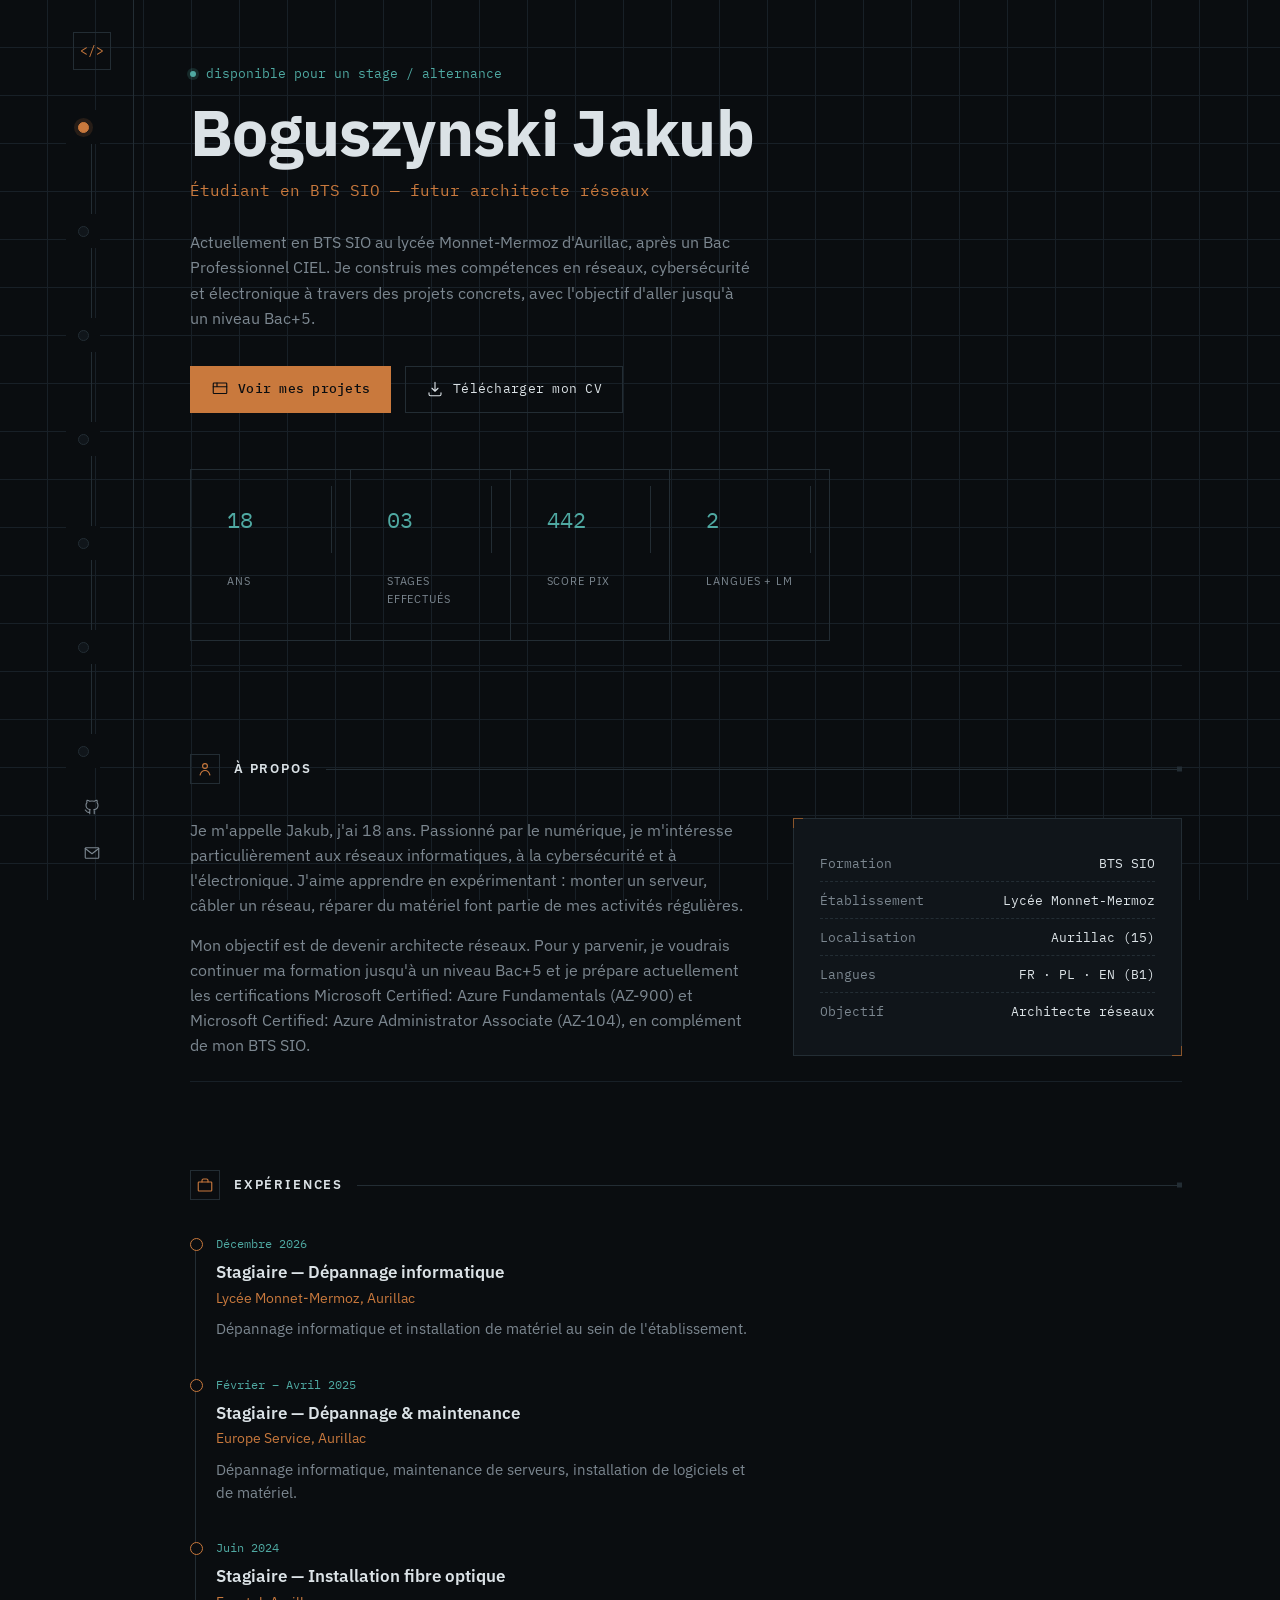
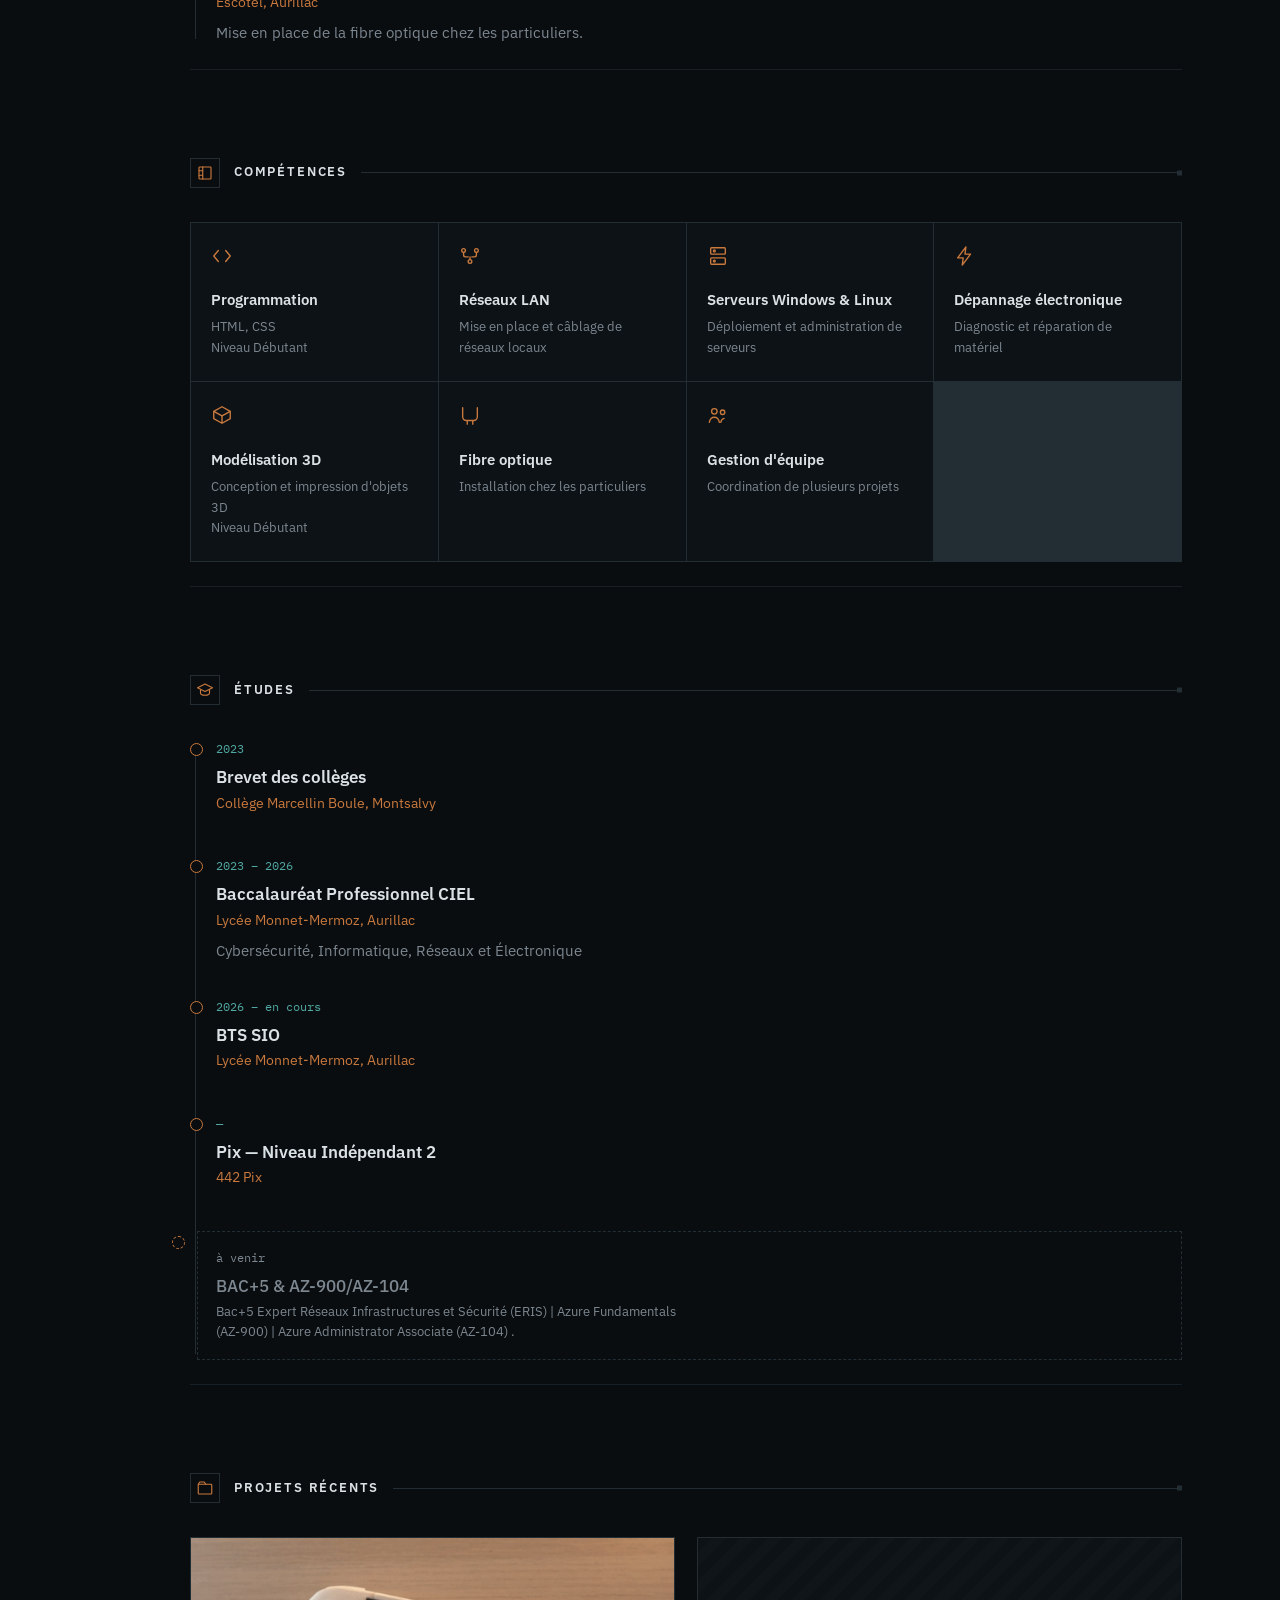
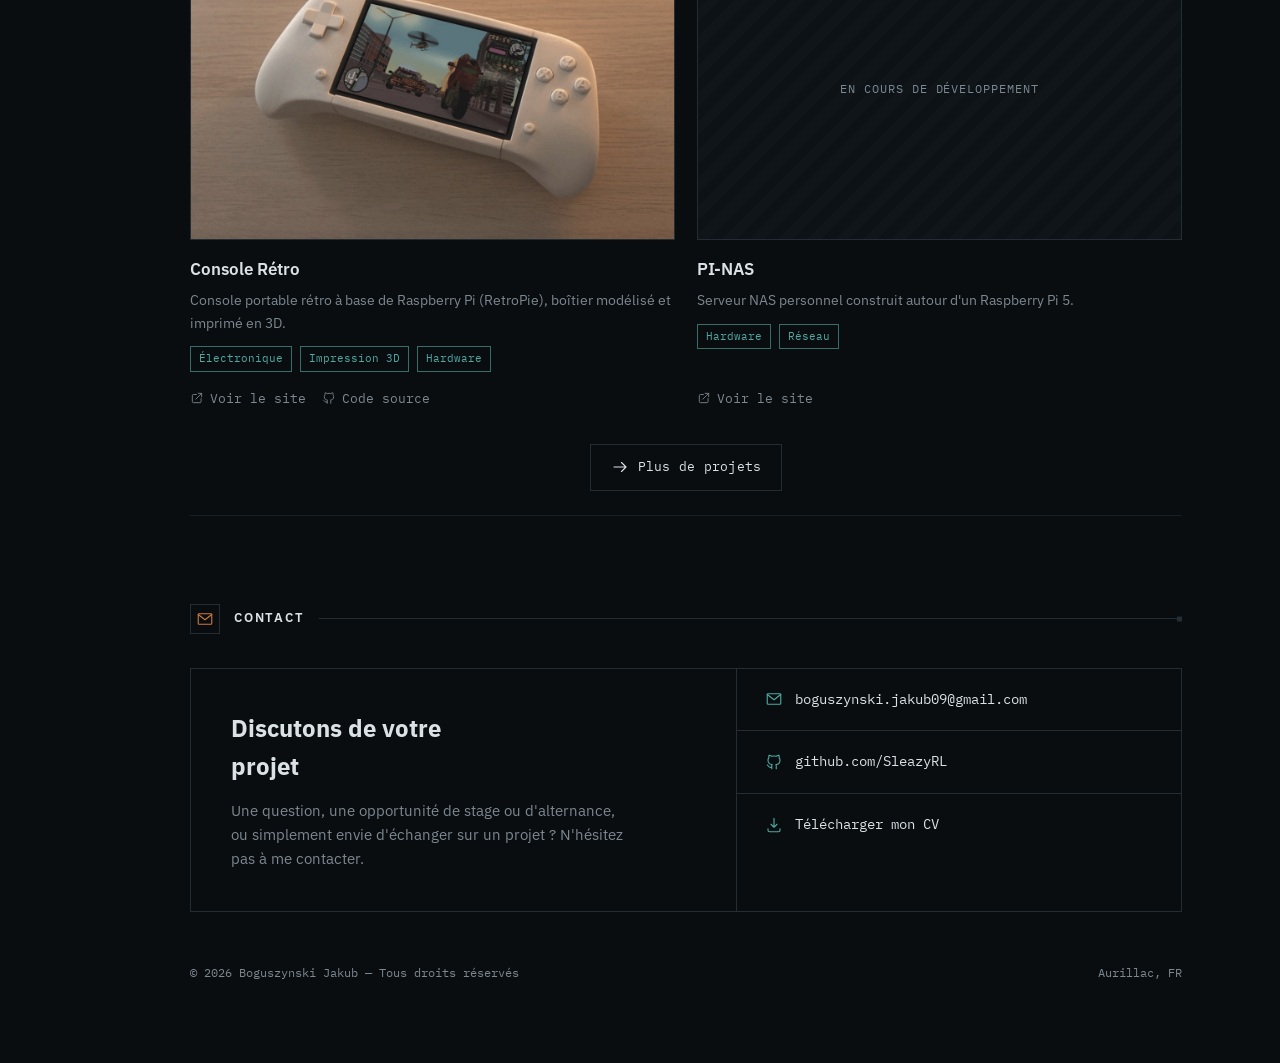
==== index.html @ c868f912 "Update career objective paragraph in index.html" ====
<!DOCTYPE html>
<html lang="fr">

<head>
    <meta charset="UTF-8">
    <meta name="viewport" content="width=device-width, initial-scale=1.0">
    <meta name="description"
        content="Portfolio de Boguszynski Jakub, étudiant en BTS SIO — réseaux, cybersécurité, électronique.">
    <title>Boguszynski Jakub — Portfolio</title>
    <link rel="preconnect" href="https://fonts.googleapis.com">
    <link
        href="https://fonts.googleapis.com/css2?family=IBM+Plex+Mono:wght@400;500;600&family=IBM+Plex+Sans:wght@400;500;600;700&display=swap"
        rel="stylesheet">
    <style>
        :root {
            --bg: #0a0d10;
            --panel: #10151a;
            --panel-2: #0d1216;
            --line: #232d34;
            --line-soft: #182027;
            --text: #dbe2e6;
            --text-muted: #7c8790;
            --copper: #c9793d;
            --copper-dim: #8a552b;
            --teal: #4fa9a2;
            --teal-dim: #356e69;
            --radius: 2px;
            --sans: 'IBM Plex Sans', -apple-system, sans-serif;
            --mono: 'IBM Plex Mono', 'SFMono-Regular', monospace;
        }

        * {
            margin: 0;
            padding: 0;
            box-sizing: border-box;
        }

        html {
            scroll-behavior: smooth;
        }

        body {
            background: var(--bg);
            color: var(--text);
            font-family: var(--sans);
            line-height: 1.6;
            -webkit-font-smoothing: antialiased;
            background-image:
                linear-gradient(var(--line-soft) 1px, transparent 1px),
                linear-gradient(90deg, var(--line-soft) 1px, transparent 1px);
            background-size: 48px 48px;
            background-position: -1px -1px;
            background-attachment: fixed;
        }

        a {
            color: inherit;
            text-decoration: none;
        }

        ::selection {
            background: var(--copper);
            color: #0a0d10;
        }

        :focus-visible {
            outline: 1.5px solid var(--teal);
            outline-offset: 3px;
        }

        .icon {
            width: 18px;
            height: 18px;
            stroke: currentColor;
            stroke-width: 1.5;
            fill: none;
            stroke-linecap: round;
            stroke-linejoin: round;
            flex-shrink: 0;
        }

        /* ---------- layout shell ---------- */
        .shell {
            display: grid;
            grid-template-columns: 84px 1fr;
            max-width: 1180px;
            margin: 0 auto;
            min-height: 100vh;
        }

        /* ---------- sidebar nav ---------- */
        .sidenav {
            position: sticky;
            top: 0;
            height: 100vh;
            display: flex;
            flex-direction: column;
            align-items: center;
            padding: 32px 0;
            border-right: 1px solid var(--line);
        }

        .sidenav .logo {
            width: 38px;
            height: 38px;
            display: flex;
            align-items: center;
            justify-content: center;
            border: 1px solid var(--line);
            color: var(--copper);
            font-family: var(--mono);
            font-size: 13px;
            margin-bottom: 40px;
            transition: border-color .2s;
        }

        .sidenav .logo:hover {
            border-color: var(--copper);
        }

        .trace {
            position: relative;
            flex: 1;
            width: 1px;
            background: var(--line);
            display: flex;
            flex-direction: column;
            justify-content: space-between;
            align-items: center;
        }

        .trace .signal {
            position: absolute;
            top: 0;
            left: 0;
            width: 1px;
            height: 26px;
            background: linear-gradient(var(--teal), transparent);
            animation: pulse-down 2.6s ease-in-out 1;
        }

        @keyframes pulse-down {
            0% {
                transform: translateY(0);
                opacity: 0;
            }

            10% {
                opacity: 1;
            }

            100% {
                transform: translateY(560px);
                opacity: 0;
            }
        }

        .navnode {
            position: relative;
            width: 34px;
            height: 34px;
            margin-left: -17px;
            display: flex;
            align-items: center;
            justify-content: center;
            background: var(--bg);
        }

        .navnode a {
            width: 11px;
            height: 11px;
            border-radius: 50%;
            border: 1.5px solid var(--line);
            background: var(--panel);
            display: block;
            transition: border-color .2s, background .2s, box-shadow .2s;
        }

        .navnode a:hover {
            border-color: var(--teal);
        }

        .navnode.active a {
            border-color: var(--copper);
            background: var(--copper);
            box-shadow: 0 0 0 4px rgba(201, 121, 61, .15);
        }

        .navnode .tip {
            position: absolute;
            left: 26px;
            top: 50%;
            transform: translateY(-50%);
            font-family: var(--mono);
            font-size: 11px;
            letter-spacing: .03em;
            color: var(--text-muted);
            white-space: nowrap;
            opacity: 0;
            pointer-events: none;
            transition: opacity .15s, transform .15s;
        }

        .navnode:hover .tip {
            opacity: 1;
            transform: translateY(-50%) translateX(4px);
        }

        .sidenav .foot-icons {
            display: flex;
            flex-direction: column;
            gap: 16px;
            margin-top: 24px;
            color: var(--text-muted);
        }

        .sidenav .foot-icons a {
            width: 30px;
            height: 30px;
            display: flex;
            align-items: center;
            justify-content: center;
            border: 1px solid transparent;
            transition: color .2s, border-color .2s;
        }

        .sidenav .foot-icons a:hover {
            color: var(--teal);
            border-color: var(--line);
        }

        /* ---------- mobile topbar ---------- */
        .topbar {
            display: none;
        }

        /* ---------- main content ---------- */
        main {
            padding: 0 48px 40px 56px;
        }

        section {
            padding: 88px 0 24px;
            border-bottom: 1px solid var(--line-soft);
        }

        section:last-of-type {
            border-bottom: none;
        }

        .sec-head {
            display: flex;
            align-items: center;
            gap: 14px;
            margin-bottom: 34px;
        }

        .sec-head .badge {
            width: 30px;
            height: 30px;
            border: 1px solid var(--line);
            display: flex;
            align-items: center;
            justify-content: center;
            color: var(--copper);
            flex-shrink: 0;
        }

        .sec-head h2 {
            font-size: 13px;
            letter-spacing: .14em;
            text-transform: uppercase;
            font-weight: 600;
            color: var(--text);
            white-space: nowrap;
        }

        .sec-head .rule {
            flex: 1;
            height: 1px;
            background: var(--line);
            position: relative;
        }

        .sec-head .rule::after {
            content: '';
            position: absolute;
            right: 0;
            top: 50%;
            width: 5px;
            height: 5px;
            background: var(--line);
            transform: translateY(-50%);
        }

        /* ---------- hero ---------- */
        .hero {
            padding-top: 64px;
            border-bottom: 1px solid var(--line-soft);
        }

        .hero .eyebrow {
            font-family: var(--mono);
            font-size: 13px;
            color: var(--teal);
            margin-bottom: 14px;
            display: flex;
            align-items: center;
            gap: 10px;
        }

        .hero .eyebrow .dot {
            width: 6px;
            height: 6px;
            background: var(--teal);
            border-radius: 50%;
            box-shadow: 0 0 0 3px rgba(79, 169, 162, .18);
        }

        .hero h1 {
            font-size: clamp(38px, 6vw, 64px);
            font-weight: 700;
            letter-spacing: -.01em;
            line-height: 1.05;
            margin-bottom: 12px;
        }

        .hero .role {
            font-family: var(--mono);
            font-size: 16px;
            color: var(--copper);
            margin-bottom: 26px;
        }

        .hero p {
            max-width: 56ch;
            color: var(--text-muted);
            font-size: 16px;
            margin-bottom: 34px;
        }

        .hero .ctas {
            display: flex;
            gap: 14px;
            flex-wrap: wrap;
            margin-bottom: 56px;
        }

        .btn {
            display: inline-flex;
            align-items: center;
            gap: 9px;
            padding: 12px 20px;
            font-family: var(--mono);
            font-size: 13px;
            letter-spacing: .02em;
            border: 1px solid var(--line);
            transition: border-color .2s, color .2s, background .2s;
        }

        .btn.primary {
            background: var(--copper);
            border-color: var(--copper);
            color: #0a0d10;
            font-weight: 500;
        }

        .btn.primary:hover {
            background: #dc8a4c;
        }

        .btn.ghost {
            color: var(--text);
        }

        .btn.ghost:hover {
            border-color: var(--teal);
            color: var(--teal);
        }

        .hero .readout {
            display: flex;
            gap: 0;
            border: 1px solid var(--line);
            max-width: 640px;
        }

        .hero .readout div {
            flex: 1;
            padding: 16px 18px;
            border-right: 1px solid var(--line);
        }

        .hero .readout div:last-child {
            border-right: none;
        }

        .hero .readout .n {
            font-family: var(--mono);
            font-size: 22px;
            color: var(--teal);
        }

        .hero .readout .l {
            font-size: 11px;
            color: var(--text-muted);
            text-transform: uppercase;
            letter-spacing: .08em;
            margin-top: 4px;
        }

        /* ---------- panel (generic bracketed box) ---------- */
        .panel {
            position: relative;
            border: 1px solid var(--line);
            background: var(--panel);
            padding: 26px;
        }

        .panel::before,
        .panel::after {
            content: '';
            position: absolute;
            width: 9px;
            height: 9px;
            border-color: var(--copper-dim);
            border-style: solid;
        }

        .panel::before {
            top: -1px;
            left: -1px;
            border-width: 1px 0 0 1px;
        }

        .panel::after {
            bottom: -1px;
            right: -1px;
            border-width: 0 1px 1px 0;
        }

        /* ---------- about ---------- */
        .about-grid {
            display: grid;
            grid-template-columns: 1.3fr .9fr;
            gap: 40px;
        }

        .about-grid p {
            color: var(--text-muted);
            margin-bottom: 16px;
            font-size: 15.5px;
        }

        .about-grid p:last-child {
            margin-bottom: 0;
        }

        .about-side .panel {
            font-family: var(--mono);
            font-size: 12.5px;
        }

        .about-side .row {
            display: flex;
            justify-content: space-between;
            padding: 8px 0;
            border-bottom: 1px dashed var(--line);
            color: var(--text-muted);
        }

        .about-side .row:last-child {
            border-bottom: none;
        }

        .about-side .row span:last-child {
            color: var(--text);
        }

        /* ---------- timeline (used for expériences + études) ---------- */
        .timeline {
            position: relative;
            padding-left: 26px;
        }

        .timeline::before {
            content: '';
            position: absolute;
            left: 5px;
            top: 6px;
            bottom: 6px;
            width: 1px;
            background: var(--line);
        }

        .titem {
            position: relative;
            padding-bottom: 34px;
        }

        .titem:last-child {
            padding-bottom: 0;
        }

        .titem::before {
            content: '';
            position: absolute;
            left: -26px;
            top: 4px;
            width: 11px;
            height: 11px;
            border: 1.5px solid var(--copper);
            background: var(--bg);
            border-radius: 50%;
        }

        .titem .date {
            font-family: var(--mono);
            font-size: 12px;
            color: var(--teal);
            margin-bottom: 6px;
            display: block;
        }

        .titem h3 {
            font-size: 16.5px;
            font-weight: 600;
            margin-bottom: 2px;
        }

        .titem .org {
            font-size: 13.5px;
            color: var(--copper);
            margin-bottom: 8px;
            display: block;
        }

        .titem p {
            color: var(--text-muted);
            font-size: 14.5px;
            max-width: 60ch;
        }

        .titem.editable {
            border: 1px dashed var(--line);
            padding: 16px 18px;
            margin-left: -19px;
        }

        .titem.editable::before {
            border-style: dashed;
            background: transparent;
        }

        .titem.editable .date {
            color: var(--text-muted);
        }

        .titem.editable h3 {
            color: var(--text-muted);
            font-weight: 500;
        }

        .titem.editable p {
            font-size: 13px;
        }

        /* ---------- skills grid ---------- */
        .skills-grid {
            display: grid;
            grid-template-columns: repeat(auto-fill, minmax(210px, 1fr));
            gap: 1px;
            background: var(--line);
            border: 1px solid var(--line);
        }

        .skill {
            background: var(--panel-2);
            padding: 22px 20px;
            transition: background .2s;
        }

        .skill:hover {
            background: var(--panel);
        }

        .skill .icon {
            color: var(--copper);
            width: 22px;
            height: 22px;
            margin-bottom: 14px;
        }

        .skill h3 {
            font-size: 14.5px;
            font-weight: 600;
            margin-bottom: 6px;
        }

        .skill p {
            font-size: 13px;
            color: var(--text-muted);
        }

        /* ---------- projects ---------- */
        .projects {
            display: grid;
            grid-template-columns: 1fr 1fr;
            gap: 22px;
        }

        .project {
            display: flex;
            flex-direction: column;
        }

        .project .thumb {
            aspect-ratio: 16/10;
            border: 1px solid var(--line);
            background: var(--panel-2);
            overflow: hidden;
            margin-bottom: 16px;
            position: relative;
        }

        .project .thumb img {
            width: 100%;
            height: 100%;
            object-fit: cover;
            display: block;
            filter: grayscale(35%) contrast(1.05);
            transition: filter .25s;
        }

        .project:hover .thumb img {
            filter: grayscale(0%) contrast(1.05);
        }

        .project .thumb .wip {
            position: absolute;
            inset: 0;
            display: flex;
            align-items: center;
            justify-content: center;
            font-family: var(--mono);
            font-size: 12px;
            letter-spacing: .08em;
            color: var(--text-muted);
            background: repeating-linear-gradient(135deg, var(--panel-2), var(--panel-2) 10px, var(--panel) 10px, var(--panel) 20px);
        }

        .project h3 {
            font-size: 17px;
            font-weight: 600;
            margin-bottom: 6px;
        }

        .project p.desc {
            color: var(--text-muted);
            font-size: 14px;
            margin-bottom: 12px;
        }

        .tags {
            display: flex;
            flex-wrap: wrap;
            gap: 8px;
            margin-bottom: 16px;
        }

        .tag {
            font-family: var(--mono);
            font-size: 11px;
            color: var(--teal);
            border: 1px solid var(--teal-dim);
            padding: 3px 8px;
        }

        .project .links {
            display: flex;
            gap: 16px;
            margin-top: auto;
        }

        .project .links a {
            display: flex;
            align-items: center;
            gap: 6px;
            font-family: var(--mono);
            font-size: 12.5px;
            color: var(--text-muted);
            transition: color .2s;
        }

        .project .links a:hover {
            color: var(--copper);
        }

        .project .links a .icon {
            width: 14px;
            height: 14px;
        }

        .more-projects {
            text-align: center;
            margin-top: 36px;
        }

        /* ---------- contact ---------- */
        .contact-panel {
            display: grid;
            grid-template-columns: 1.1fr .9fr;
            gap: 0;
            border: 1px solid var(--line);
        }

        .contact-panel .left {
            padding: 40px;
        }

        .contact-panel .left h3 {
            font-size: 24px;
            font-weight: 700;
            margin-bottom: 14px;
            max-width: 16ch;
        }

        .contact-panel .left p {
            color: var(--text-muted);
            font-size: 15px;
            max-width: 44ch;
        }

        .contact-panel .right {
            border-left: 1px solid var(--line);
            display: flex;
            flex-direction: column;
        }

        .contact-panel .right a {
            display: flex;
            align-items: center;
            gap: 12px;
            padding: 20px 28px;
            font-family: var(--mono);
            font-size: 13.5px;
            border-bottom: 1px solid var(--line);
            transition: background .2s, color .2s;
        }

        .contact-panel .right a:last-child {
            border-bottom: none;
        }

        .contact-panel .right a:hover {
            background: var(--panel-2);
            color: var(--copper);
        }

        .contact-panel .right a .icon {
            color: var(--teal);
        }

        footer {
            padding: 28px 0 40px;
            font-family: var(--mono);
            font-size: 11.5px;
            color: var(--text-muted);
            display: flex;
            justify-content: space-between;
        }

        /* ---------- responsive ---------- */
        @media (max-width:880px) {
            .shell {
                grid-template-columns: 1fr;
            }

            .sidenav {
                display: none;
            }

            .topbar {
                display: flex;
                position: sticky;
                top: 0;
                z-index: 20;
                background: rgba(10, 13, 16, .92);
                backdrop-filter: blur(6px);
                border-bottom: 1px solid var(--line);
                padding: 14px 20px;
                align-items: center;
                justify-content: space-between;
            }

            .topbar .logo {
                font-family: var(--mono);
                color: var(--copper);
                font-size: 13px;
                border: 1px solid var(--line);
                width: 32px;
                height: 32px;
                display: flex;
                align-items: center;
                justify-content: center;
            }

            .topbar nav {
                display: flex;
                gap: 16px;
                overflow-x: auto;
            }

            .topbar nav a {
                font-family: var(--mono);
                font-size: 11px;
                color: var(--text-muted);
                white-space: nowrap;
            }

            main {
                padding: 0 20px 20px;
            }

            .about-grid {
                grid-template-columns: 1fr;
            }

            .projects {
                grid-template-columns: 1fr;
            }

            .contact-panel {
                grid-template-columns: 1fr;
            }

            .contact-panel .right {
                border-left: none;
                border-top: 1px solid var(--line);
            }

            .hero .readout {
                flex-wrap: wrap;
            }

            .hero .readout div {
                flex: 1 1 50%;
                border-bottom: 1px solid var(--line);
            }
        }

        @media (prefers-reduced-motion: reduce) {
            html {
                scroll-behavior: auto;
            }

            .trace .signal {
                animation: none;
                display: none;
            }
        }
    </style>
</head>

<body>

    <div class="topbar">
        <a href="#hero" class="logo">&lt;/&gt;</a>
        <nav>
            <a href="#about">à propos</a>
            <a href="#experience">expériences</a>
            <a href="#skills">compétences</a>
            <a href="#studies">études</a>
            <a href="#projects">projets</a>
            <a href="#contact">contact</a>
        </nav>
    </div>

    <div class="shell">
        <aside class="sidenav">
            <a href="#hero" class="logo">&lt;/&gt;</a>
            <div class="trace" id="trace">
                <span class="signal"></span>
                <div class="navnode" data-target="hero"><a href="#hero" aria-label="Accueil"></a><span
                        class="tip">accueil</span></div>
                <div class="navnode" data-target="about"><a href="#about" aria-label="À propos"></a><span class="tip">à
                        propos</span></div>
                <div class="navnode" data-target="experience"><a href="#experience" aria-label="Expériences"></a><span
                        class="tip">expériences</span></div>
                <div class="navnode" data-target="skills"><a href="#skills" aria-label="Compétences"></a><span
                        class="tip">compétences</span></div>
                <div class="navnode" data-target="studies"><a href="#studies" aria-label="Études"></a><span
                        class="tip">études</span></div>
                <div class="navnode" data-target="projects"><a href="#projects" aria-label="Projets"></a><span
                        class="tip">projets</span></div>
                <div class="navnode" data-target="contact"><a href="#contact" aria-label="Contact"></a><span
                        class="tip">contact</span></div>
            </div>
            <div class="foot-icons">
                <a href="https://github.com/SleazyRL" target="_blank" rel="noopener" aria-label="GitHub">
                    <svg class="icon" viewBox="0 0 24 24">
                        <path
                            d="M9 19c-4.3 1.4-4.3-2.5-6-3m12 5v-3.5c0-1 .1-1.4-.5-2 2.8-.3 5.5-1.4 5.5-6a4.6 4.6 0 0 0-1.3-3.2 4.2 4.2 0 0 0-.1-3.2s-1.1-.3-3.5 1.3a12.3 12.3 0 0 0-6.2 0C6.5 2.8 5.4 3.1 5.4 3.1a4.2 4.2 0 0 0-.1 3.2A4.6 4.6 0 0 0 4 9.5c0 4.6 2.7 5.7 5.5 6-.6.6-.6 1.1-.5 2V21" />
                    </svg>
                </a>
                <a href="mailto:boguszynski.jakub09@gmail.com" aria-label="Email">
                    <svg class="icon" viewBox="0 0 24 24">
                        <rect x="3" y="5" width="18" height="14" rx="1" />
                        <path d="m3 6 9 7 9-7" />
                    </svg>
                </a>
            </div>
        </aside>

        <main>

            <section class="hero" id="hero">
                <div class="eyebrow"><span class="dot"></span>disponible pour un stage / alternance</div>
                <h1>Boguszynski Jakub</h1>
                <div class="role">Étudiant en BTS SIO — futur architecte réseaux</div>
                <p>Actuellement en BTS SIO au lycée Monnet-Mermoz d'Aurillac, après un Bac Professionnel CIEL. Je
                    construis mes compétences en réseaux, cybersécurité et électronique à travers des projets concrets,
                    avec l'objectif d'aller jusqu'à un niveau Bac+5.</p>
                <div class="ctas">
                    <a class="btn primary" href="#projects">
                        <svg class="icon" viewBox="0 0 24 24" width="16" height="16">
                            <rect x="3" y="4" width="18" height="14" rx="1" />
                            <path d="M3 9h18M8 4v5" />
                        </svg>
                        Voir mes projets
                    </a>
                    <a class="btn ghost" href="CV_Boguszynski_Jakub.pdf" download>
                        <svg class="icon" viewBox="0 0 24 24" width="16" height="16">
                            <path d="M12 3v12m0 0 4-4m-4 4-4-4" />
                            <path d="M4 17v2a2 2 0 0 0 2 2h12a2 2 0 0 0 2-2v-2" />
                        </svg>
                        Télécharger mon CV
                    </a>
                </div>
                <div class="readout">
                    <div>
                        <div class="n">18</div>
                        <div class="l">ans</div>
                    </div>
                    <div>
                        <div class="n">03</div>
                        <div class="l">stages effectués</div>
                    </div>
                    <div>
                        <div class="n">442</div>
                        <div class="l">score Pix</div>
                    </div>
                    <div>
                        <div class="n">2</div>
                        <div class="l">langues + LM</div>
                    </div>
                </div>
            </section>

            <section id="about">
                <div class="sec-head">
                    <div class="badge">
                        <svg class="icon" viewBox="0 0 24 24">
                            <circle cx="12" cy="8" r="3.2" />
                            <path d="M5.5 20c1-3.8 4-6 6.5-6s5.5 2.2 6.5 6" />
                        </svg>
                    </div>
                    <h2>À propos</h2>
                    <div class="rule"></div>
                </div>
                <div class="about-grid">
                    <div>
                        <p>Je m'appelle Jakub, j'ai 18 ans. Passionné par le numérique, je m'intéresse particulièrement
                            aux réseaux informatiques, à la cybersécurité et à l'électronique. J'aime apprendre en
                            expérimentant : monter un serveur, câbler un réseau, réparer du matériel font partie 
                            de mes activités régulières.</p>
                        <p>Mon objectif est de devenir architecte réseaux. Pour y parvenir, je voudrais continuer ma formation
                            jusqu'à un niveau Bac+5 et je prépare actuellement les certifications Microsoft Certified:
                            Azure Fundamentals (AZ-900) et Microsoft Certified: Azure Administrator Associate (AZ-104),
                            en complément de mon BTS SIO.</p>
                    </div>
                    <div class="about-side">
                        <div class="panel">
                            <div class="row"><span>Formation</span><span>BTS SIO</span></div>
                            <div class="row"><span>Établissement</span><span>Lycée Monnet-Mermoz</span></div>
                            <div class="row"><span>Localisation</span><span>Aurillac (15)</span></div>
                            <div class="row"><span>Langues</span><span>FR · PL · EN (B1)</span></div>
                            <div class="row"><span>Objectif</span><span>Architecte réseaux</span></div>
                        </div>
                    </div>
                </div>
            </section>

            <section id="experience">
                <div class="sec-head">
                    <div class="badge">
                        <svg class="icon" viewBox="0 0 24 24">
                            <rect x="3" y="8" width="18" height="12" rx="1" />
                            <path d="M8 8V6a2 2 0 0 1 2-2h4a2 2 0 0 1 2 2v2" />
                        </svg>
                    </div>
                    <h2>Expériences</h2>
                    <div class="rule"></div>
                </div>
                <div class="timeline">
                    <div class="titem">
                        <span class="date">Décembre 2026</span>
                        <h3>Stagiaire — Dépannage informatique</h3>
                        <span class="org">Lycée Monnet-Mermoz, Aurillac</span>
                        <p>Dépannage informatique et installation de matériel au sein de l'établissement.</p>
                    </div>
                    <div class="titem">
                        <span class="date">Février – Avril 2025</span>
                        <h3>Stagiaire — Dépannage & maintenance</h3>
                        <span class="org">Europe Service, Aurillac</span>
                        <p>Dépannage informatique, maintenance de serveurs, installation de logiciels et de matériel.
                        </p>
                    </div>
                    <div class="titem">
                        <span class="date">Juin 2024</span>
                        <h3>Stagiaire — Installation fibre optique</h3>
                        <span class="org">Escotel, Aurillac</span>
                        <p>Mise en place de la fibre optique chez les particuliers.</p>
                    </div>
                </div>
            </section>

            <section id="skills">
                <div class="sec-head">
                    <div class="badge">
                        <svg class="icon" viewBox="0 0 24 24">
                            <rect x="4" y="4" width="16" height="16" rx="1" />
                            <path d="M9 4v16M4 9h5M4 15h5" />
                        </svg>
                    </div>
                    <h2>Compétences</h2>
                    <div class="rule"></div>
                </div>
                <div class="skills-grid">
                    <div class="skill">
                        <svg class="icon" viewBox="0 0 24 24">
                            <polyline points="8 6 3 12 8 18" />
                            <polyline points="16 6 21 12 16 18" />
                        </svg>
                        <h3>Programmation</h3>
                        <p>HTML, CSS</p>
                        <p>Niveau Débutant</p>
                    </div>
                    <div class="skill">
                        <svg class="icon" viewBox="0 0 24 24">
                            <circle cx="5" cy="6" r="2" />
                            <circle cx="19" cy="6" r="2" />
                            <circle cx="12" cy="18" r="2" />
                            <path d="M5 8v3a2 2 0 0 0 2 2h3m4 0h3a2 2 0 0 0 2-2V8M12 13v3" />
                        </svg>
                        <h3>Réseaux LAN</h3>
                        <p>Mise en place et câblage de réseaux locaux</p>
                    </div>
                    <div class="skill">
                        <svg class="icon" viewBox="0 0 24 24">
                            <rect x="4" y="3" width="16" height="7" rx="1" />
                            <rect x="4" y="14" width="16" height="7" rx="1" />
                            <circle cx="8" cy="6.5" r="1" />
                            <circle cx="8" cy="17.5" r="1" />
                        </svg>
                        <h3>Serveurs Windows & Linux</h3>
                        <p>Déploiement et administration de serveurs</p>
                    </div>
                    <div class="skill">
                        <svg class="icon" viewBox="0 0 24 24">
                            <path d="M13 2 4 14h6l-1 8 9-12h-6l1-8Z" />
                        </svg>
                        <h3>Dépannage électronique</h3>
                        <p>Diagnostic et réparation de matériel</p>
                    </div>
                    <div class="skill">
                        <svg class="icon" viewBox="0 0 24 24">
                            <path d="M21 8 12 3 3 8l9 5 9-5Z" />
                            <path d="M3 8v8l9 5 9-5V8M12 13v8" />
                        </svg>
                        <h3>Modélisation 3D</h3>
                        <p>Conception et impression d'objets 3D</p>
                        <p>Niveau Débutant</p>
                    </div>
                    <div class="skill">
                        <svg class="icon" viewBox="0 0 24 24">
                            <path d="M4 4v10a4 4 0 0 0 4 4h1m11-14v10a4 4 0 0 1-4 4h-1m-6 0v4m6-4v4M9 18h6" />
                        </svg>
                        <h3>Fibre optique</h3>
                        <p>Installation chez les particuliers</p>
                    </div>
                    <div class="skill">
                        <svg class="icon" viewBox="0 0 24 24">
                            <circle cx="8" cy="8" r="3" />
                            <circle cx="17" cy="9" r="2.4" />
                            <path d="M2.5 20c.7-3.4 3-5.5 5.5-5.5s4.8 2.1 5.5 5.5M15 20c.5-2.5 1.9-4 3.7-4.3" />
                        </svg>
                        <h3>Gestion d'équipe</h3>
                        <p>Coordination de plusieurs projets</p>
                    </div>
                </div>
            </section>

            <section id="studies">
                <div class="sec-head">
                    <div class="badge">
                        <svg class="icon" viewBox="0 0 24 24">
                            <path d="M2 9 12 4l10 5-10 5-10-5Z" />
                            <path d="M6 11.5V16c0 1.5 2.7 3 6 3s6-1.5 6-3v-4.5" />
                        </svg>
                    </div>
                    <h2>Études</h2>
                    <div class="rule"></div>
                </div>
                <div class="timeline">
                    <div class="titem">
                        <span class="date">2023</span>
                        <h3>Brevet des collèges</h3>
                        <span class="org">Collège Marcellin Boule, Montsalvy</span>
                    </div>
                    <div class="titem">
                        <span class="date">2023 – 2026</span>
                        <h3>Baccalauréat Professionnel CIEL</h3>
                        <span class="org">Lycée Monnet-Mermoz, Aurillac</span>
                        <p>Cybersécurité, Informatique, Réseaux et Électronique</p>
                    </div>
                    <div class="titem">
                        <span class="date">2026 – en cours</span>
                        <h3>BTS SIO</h3>
                        <span class="org">Lycée Monnet-Mermoz, Aurillac</span>
                    </div>
                    <div class="titem">
                        <span class="date">—</span>
                        <h3>Pix — Niveau Indépendant 2</h3>
                        <span class="org">442 Pix</span>
                    </div>

                    <div class="titem editable">
                        <span class="date">à venir</span>
                        <h3>BAC+5 & AZ-900/AZ-104</h3>
                        <p>Bac+5 Expert Réseaux Infrastructures et Sécurité (ERIS) | Azure Fundamentals (AZ-900) | Azure Administrator Associate (AZ-104) .</p>
                    </div>
                </div>
            </section>

            <section id="projects">
                <div class="sec-head">
                    <div class="badge">
                        <svg class="icon" viewBox="0 0 24 24">
                            <rect x="3" y="7" width="18" height="13" rx="1" />
                            <path d="M3 7l2-3h6l2 3" />
                        </svg>
                    </div>
                    <h2>Projets récents</h2>
                    <div class="rule"></div>
                </div>
                <div class="projects">
                    <div class="project">
                        <div class="thumb">
                            <img src="console-retro.png" alt="Console rétro portable imprimée en 3D">
                        </div>
                        <h3>Console Rétro</h3>
                        <p class="desc">Console portable rétro à base de Raspberry Pi (RetroPie), boîtier modélisé et
                            imprimé en 3D.</p>
                        <div class="tags"><span class="tag">Électronique</span><span class="tag">Impression
                                3D</span><span class="tag">Hardware</span></div>
                        <div class="links">
                            <a href="https://sleazyrl.github.io/Projet-BAC-2025-2026/" target="_blank" rel="noopener">
                                <svg class="icon" viewBox="0 0 24 24">
                                    <path
                                        d="M14 4h6v6M10 14 20 4M19 13v5a2 2 0 0 1-2 2H6a2 2 0 0 1-2-2V8a2 2 0 0 1 2-2h5" />
                                </svg>
                                Voir le site
                            </a>
                            <a href="https://github.com/SleazyRL/Projet-BAC-2025-2026" target="_blank" rel="noopener">
                                <svg class="icon" viewBox="0 0 24 24">
                                    <path
                                        d="M9 19c-4.3 1.4-4.3-2.5-6-3m12 5v-3.5c0-1 .1-1.4-.5-2 2.8-.3 5.5-1.4 5.5-6a4.6 4.6 0 0 0-1.3-3.2 4.2 4.2 0 0 0-.1-3.2s-1.1-.3-3.5 1.3a12.3 12.3 0 0 0-6.2 0C6.5 2.8 5.4 3.1 5.4 3.1a4.2 4.2 0 0 0-.1 3.2A4.6 4.6 0 0 0 4 9.5c0 4.6 2.7 5.7 5.5 6-.6.6-.6 1.1-.5 2V21" />
                                </svg>
                                Code source
                            </a>
                        </div>
                    </div>
                    <div class="project">
                        <div class="thumb">
                            <div class="wip">EN COURS DE DÉVELOPPEMENT</div>
                        </div>
                        <h3>PI-NAS</h3>
                        <p class="desc">Serveur NAS personnel construit autour d'un Raspberry Pi 5.</p>
                        <div class="tags"><span class="tag">Hardware</span><span class="tag">Réseau</span></div>
                        <div class="links">
                            <a href="projets.html" target="_blank" rel="noopener">
                                <svg class="icon" viewBox="0 0 24 24">
                                    <path
                                        d="M14 4h6v6M10 14 20 4M19 13v5a2 2 0 0 1-2 2H6a2 2 0 0 1-2-2V8a2 2 0 0 1 2-2h5" />
                                </svg>
                                Voir le site
                            </a>
                        </div>
                    </div>
                </div>
                <div class="more-projects">
                    <a class="btn ghost" href="projets.html" target="_blank" rel="noopener">
                        <svg class="icon" viewBox="0 0 24 24" width="16" height="16">
                            <path d="M4 12h16M14 6l6 6-6 6" />
                        </svg>
                        Plus de projets
                    </a>
                </div>
            </section>

            <section id="contact">
                <div class="sec-head">
                    <div class="badge">
                        <svg class="icon" viewBox="0 0 24 24">
                            <rect x="3" y="5" width="18" height="14" rx="1" />
                            <path d="m3 6 9 7 9-7" />
                        </svg>
                    </div>
                    <h2>Contact</h2>
                    <div class="rule"></div>
                </div>
                <div class="contact-panel">
                    <div class="left">
                        <h3>Discutons de votre projet</h3>
                        <p>Une question, une opportunité de stage ou d'alternance, ou simplement envie d'échanger sur un
                            projet ? N'hésitez pas à me contacter.</p>
                    </div>
                    <div class="right">
                        <a href="mailto:boguszynski.jakub09@gmail.com">
                            <svg class="icon" viewBox="0 0 24 24">
                                <rect x="3" y="5" width="18" height="14" rx="1" />
                                <path d="m3 6 9 7 9-7" />
                            </svg>
                            boguszynski.jakub09@gmail.com
                        </a>
                        <a href="https://github.com/SleazyRL" target="_blank" rel="noopener">
                            <svg class="icon" viewBox="0 0 24 24">
                                <path
                                    d="M9 19c-4.3 1.4-4.3-2.5-6-3m12 5v-3.5c0-1 .1-1.4-.5-2 2.8-.3 5.5-1.4 5.5-6a4.6 4.6 0 0 0-1.3-3.2 4.2 4.2 0 0 0-.1-3.2s-1.1-.3-3.5 1.3a12.3 12.3 0 0 0-6.2 0C6.5 2.8 5.4 3.1 5.4 3.1a4.2 4.2 0 0 0-.1 3.2A4.6 4.6 0 0 0 4 9.5c0 4.6 2.7 5.7 5.5 6-.6.6-.6 1.1-.5 2V21" />
                            </svg>
                            github.com/SleazyRL
                        </a>
                        <a href="CV_Boguszynski_Jakub.pdf" download>
                            <svg class="icon" viewBox="0 0 24 24">
                                <path d="M12 3v12m0 0 4-4m-4 4-4-4" />
                                <path d="M4 17v2a2 2 0 0 0 2 2h12a2 2 0 0 0 2-2v-2" />
                            </svg>
                            Télécharger mon CV
                        </a>
                    </div>
                </div>
            </section>

            <footer>
                <span>© 2026 Boguszynski Jakub — Tous droits réservés</span>
                <span>Aurillac, FR</span>
            </footer>

        </main>
    </div>

    <script>
        // Active nav-node highlighting on scroll
        const sections = document.querySelectorAll('main section');
        const navnodes = document.querySelectorAll('.navnode');

        const setActive = (id) => {
            navnodes.forEach(n => n.classList.toggle('active', n.dataset.target === id));
        };

        const observer = new IntersectionObserver((entries) => {
            entries.forEach(entry => {
                if (entry.isIntersecting) setActive(entry.target.id);
            });
        }, { rootMargin: '-40% 0px -50% 0px', threshold: 0 });

        sections.forEach(s => observer.observe(s));
    </script>

</body>

</html>
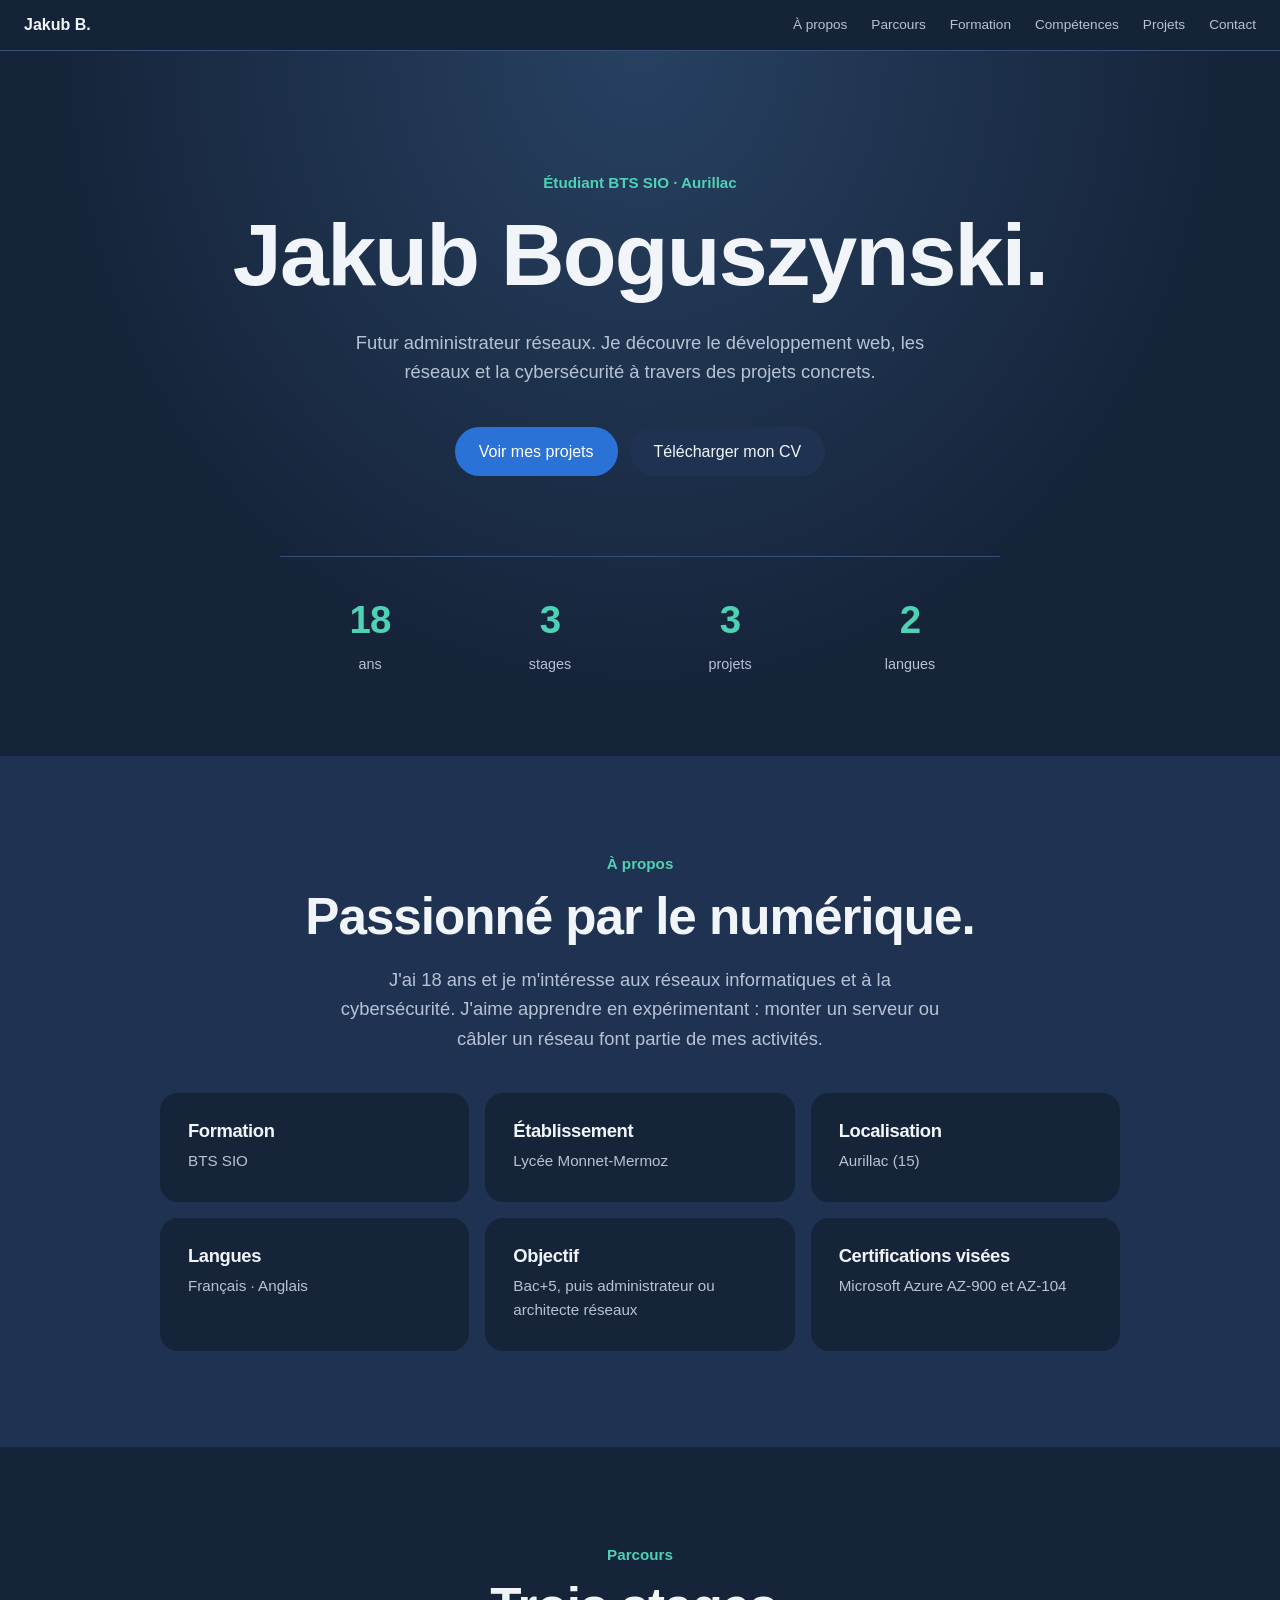
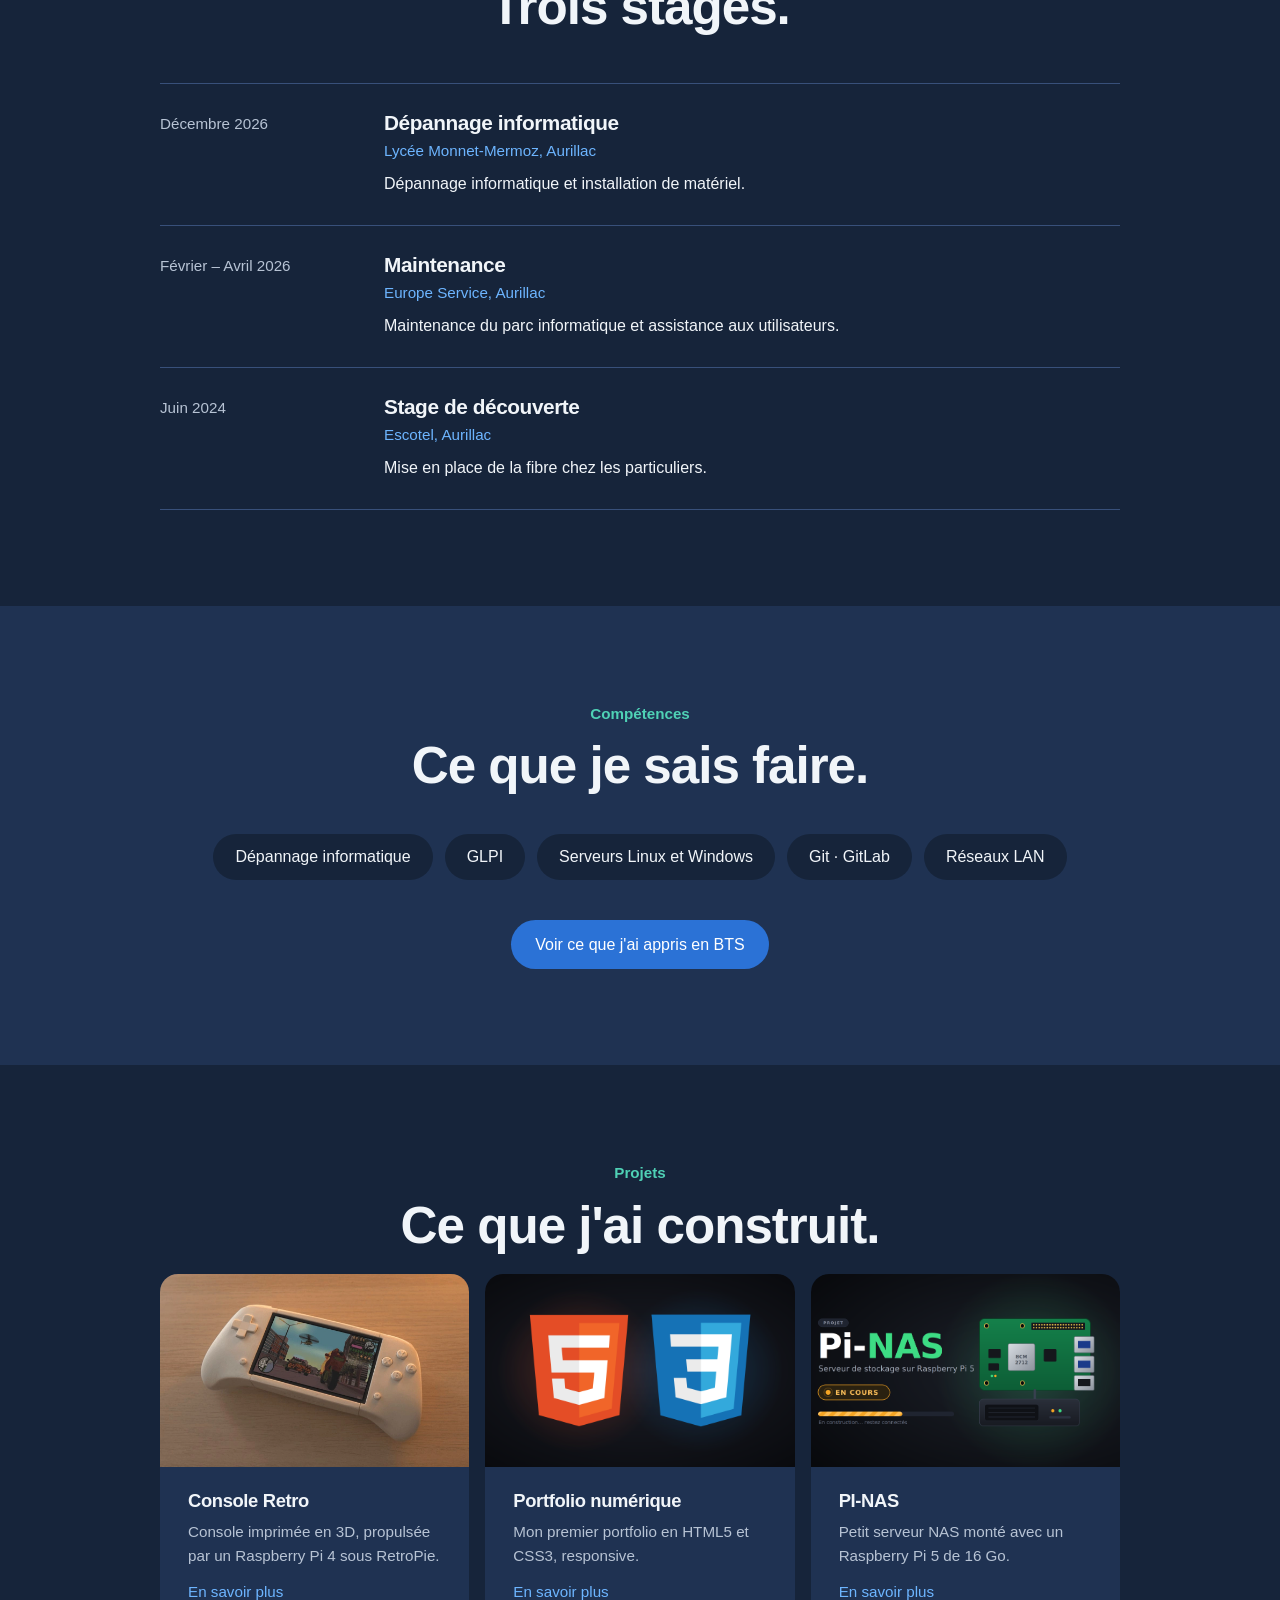
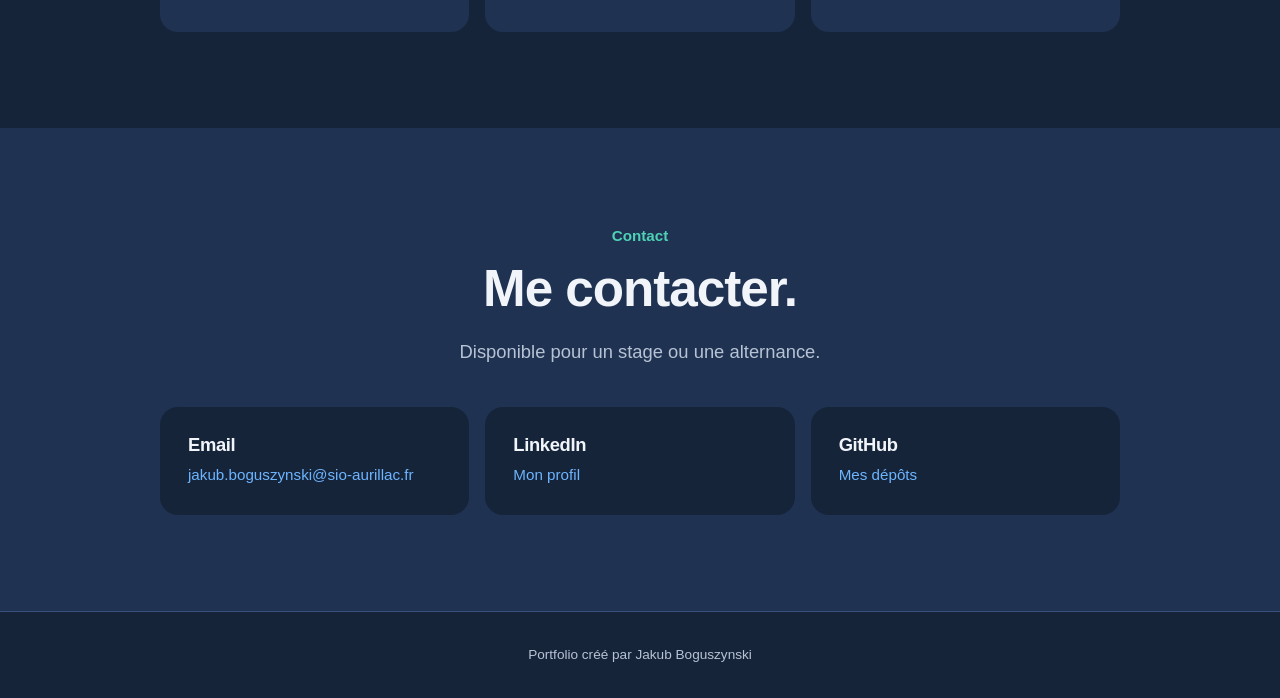
==== commit e620f832: "Add files via upload" ====
--- a/index.html
+++ b/index.html
@@ -1,1283 +1,301 @@
 <!DOCTYPE html>
 <html lang="fr">
-
 <head>
     <meta charset="UTF-8">
     <meta name="viewport" content="width=device-width, initial-scale=1.0">
-    <meta name="description"
-        content="Portfolio de Boguszynski Jakub, étudiant en BTS SIO — réseaux, cybersécurité, électronique.">
-    <title>Boguszynski Jakub — Portfolio</title>
-    <link rel="preconnect" href="https://fonts.googleapis.com">
-    <link
-        href="https://fonts.googleapis.com/css2?family=IBM+Plex+Mono:wght@400;500;600&family=IBM+Plex+Sans:wght@400;500;600;700&display=swap"
-        rel="stylesheet">
-    <style>
-        :root {
-            --bg: #0a0d10;
-            --panel: #10151a;
-            --panel-2: #0d1216;
-            --line: #232d34;
-            --line-soft: #182027;
-            --text: #dbe2e6;
-            --text-muted: #7c8790;
-            --copper: #c9793d;
-            --copper-dim: #8a552b;
-            --teal: #4fa9a2;
-            --teal-dim: #356e69;
-            --radius: 2px;
-            --sans: 'IBM Plex Sans', -apple-system, sans-serif;
-            --mono: 'IBM Plex Mono', 'SFMono-Regular', monospace;
-        }
-
-        * {
-            margin: 0;
-            padding: 0;
-            box-sizing: border-box;
-        }
-
-        html {
-            scroll-behavior: smooth;
-        }
-
-        body {
-            background: var(--bg);
-            color: var(--text);
-            font-family: var(--sans);
-            line-height: 1.6;
-            -webkit-font-smoothing: antialiased;
-            background-image:
-                linear-gradient(var(--line-soft) 1px, transparent 1px),
-                linear-gradient(90deg, var(--line-soft) 1px, transparent 1px);
-            background-size: 48px 48px;
-            background-position: -1px -1px;
-            background-attachment: fixed;
-        }
-
-        a {
-            color: inherit;
-            text-decoration: none;
-        }
-
-        ::selection {
-            background: var(--copper);
-            color: #0a0d10;
-        }
-
-        :focus-visible {
-            outline: 1.5px solid var(--teal);
-            outline-offset: 3px;
-        }
-
-        .icon {
-            width: 18px;
-            height: 18px;
-            stroke: currentColor;
-            stroke-width: 1.5;
-            fill: none;
-            stroke-linecap: round;
-            stroke-linejoin: round;
-            flex-shrink: 0;
-        }
-
-        /* ---------- layout shell ---------- */
-        .shell {
-            display: grid;
-            grid-template-columns: 84px 1fr;
-            max-width: 1180px;
-            margin: 0 auto;
-            min-height: 100vh;
-        }
-
-        /* ---------- sidebar nav ---------- */
-        .sidenav {
-            position: sticky;
-            top: 0;
-            height: 100vh;
-            display: flex;
-            flex-direction: column;
-            align-items: center;
-            padding: 32px 0;
-            border-right: 1px solid var(--line);
-        }
-
-        .sidenav .logo {
-            width: 38px;
-            height: 38px;
-            display: flex;
-            align-items: center;
-            justify-content: center;
-            border: 1px solid var(--line);
-            color: var(--copper);
-            font-family: var(--mono);
-            font-size: 13px;
-            margin-bottom: 40px;
-            transition: border-color .2s;
-        }
-
-        .sidenav .logo:hover {
-            border-color: var(--copper);
-        }
-
-        .trace {
-            position: relative;
-            flex: 1;
-            width: 1px;
-            background: var(--line);
-            display: flex;
-            flex-direction: column;
-            justify-content: space-between;
-            align-items: center;
-        }
-
-        .trace .signal {
-            position: absolute;
-            top: 0;
-            left: 0;
-            width: 1px;
-            height: 26px;
-            background: linear-gradient(var(--teal), transparent);
-            animation: pulse-down 2.6s ease-in-out 1;
-        }
-
-        @keyframes pulse-down {
-            0% {
-                transform: translateY(0);
-                opacity: 0;
-            }
-
-            10% {
-                opacity: 1;
-            }
-
-            100% {
-                transform: translateY(560px);
-                opacity: 0;
-            }
-        }
-
-        .navnode {
-            position: relative;
-            width: 34px;
-            height: 34px;
-            margin-left: -17px;
-            display: flex;
-            align-items: center;
-            justify-content: center;
-            background: var(--bg);
-        }
-
-        .navnode a {
-            width: 11px;
-            height: 11px;
-            border-radius: 50%;
-            border: 1.5px solid var(--line);
-            background: var(--panel);
-            display: block;
-            transition: border-color .2s, background .2s, box-shadow .2s;
-        }
-
-        .navnode a:hover {
-            border-color: var(--teal);
-        }
-
-        .navnode.active a {
-            border-color: var(--copper);
-            background: var(--copper);
-            box-shadow: 0 0 0 4px rgba(201, 121, 61, .15);
-        }
-
-        .navnode .tip {
-            position: absolute;
-            left: 26px;
-            top: 50%;
-            transform: translateY(-50%);
-            font-family: var(--mono);
-            font-size: 11px;
-            letter-spacing: .03em;
-            color: var(--text-muted);
-            white-space: nowrap;
-            opacity: 0;
-            pointer-events: none;
-            transition: opacity .15s, transform .15s;
-        }
-
-        .navnode:hover .tip {
-            opacity: 1;
-            transform: translateY(-50%) translateX(4px);
-        }
-
-        .sidenav .foot-icons {
-            display: flex;
-            flex-direction: column;
-            gap: 16px;
-            margin-top: 24px;
-            color: var(--text-muted);
-        }
-
-        .sidenav .foot-icons a {
-            width: 30px;
-            height: 30px;
-            display: flex;
-            align-items: center;
-            justify-content: center;
-            border: 1px solid transparent;
-            transition: color .2s, border-color .2s;
-        }
-
-        .sidenav .foot-icons a:hover {
-            color: var(--teal);
-            border-color: var(--line);
-        }
-
-        /* ---------- mobile topbar ---------- */
-        .topbar {
-            display: none;
-        }
-
-        /* ---------- main content ---------- */
-        main {
-            padding: 0 48px 40px 56px;
-        }
-
-        section {
-            padding: 88px 0 24px;
-            border-bottom: 1px solid var(--line-soft);
-        }
-
-        section:last-of-type {
-            border-bottom: none;
-        }
-
-        .sec-head {
-            display: flex;
-            align-items: center;
-            gap: 14px;
-            margin-bottom: 34px;
-        }
-
-        .sec-head .badge {
-            width: 30px;
-            height: 30px;
-            border: 1px solid var(--line);
-            display: flex;
-            align-items: center;
-            justify-content: center;
-            color: var(--copper);
-            flex-shrink: 0;
-        }
-
-        .sec-head h2 {
-            font-size: 13px;
-            letter-spacing: .14em;
-            text-transform: uppercase;
-            font-weight: 600;
-            color: var(--text);
-            white-space: nowrap;
-        }
-
-        .sec-head .rule {
-            flex: 1;
-            height: 1px;
-            background: var(--line);
-            position: relative;
-        }
-
-        .sec-head .rule::after {
-            content: '';
-            position: absolute;
-            right: 0;
-            top: 50%;
-            width: 5px;
-            height: 5px;
-            background: var(--line);
-            transform: translateY(-50%);
-        }
-
-        /* ---------- hero ---------- */
-        .hero {
-            padding-top: 64px;
-            border-bottom: 1px solid var(--line-soft);
-        }
-
-        .hero .eyebrow {
-            font-family: var(--mono);
-            font-size: 13px;
-            color: var(--teal);
-            margin-bottom: 14px;
-            display: flex;
-            align-items: center;
-            gap: 10px;
-        }
-
-        .hero .eyebrow .dot {
-            width: 6px;
-            height: 6px;
-            background: var(--teal);
-            border-radius: 50%;
-            box-shadow: 0 0 0 3px rgba(79, 169, 162, .18);
-        }
-
-        .hero h1 {
-            font-size: clamp(38px, 6vw, 64px);
-            font-weight: 700;
-            letter-spacing: -.01em;
-            line-height: 1.05;
-            margin-bottom: 12px;
-        }
-
-        .hero .role {
-            font-family: var(--mono);
-            font-size: 16px;
-            color: var(--copper);
-            margin-bottom: 26px;
-        }
-
-        .hero p {
-            max-width: 56ch;
-            color: var(--text-muted);
-            font-size: 16px;
-            margin-bottom: 34px;
-        }
-
-        .hero .ctas {
-            display: flex;
-            gap: 14px;
-            flex-wrap: wrap;
-            margin-bottom: 56px;
-        }
-
-        .btn {
-            display: inline-flex;
-            align-items: center;
-            gap: 9px;
-            padding: 12px 20px;
-            font-family: var(--mono);
-            font-size: 13px;
-            letter-spacing: .02em;
-            border: 1px solid var(--line);
-            transition: border-color .2s, color .2s, background .2s;
-        }
-
-        .btn.primary {
-            background: var(--copper);
-            border-color: var(--copper);
-            color: #0a0d10;
-            font-weight: 500;
-        }
-
-        .btn.primary:hover {
-            background: #dc8a4c;
-        }
-
-        .btn.ghost {
-            color: var(--text);
-        }
-
-        .btn.ghost:hover {
-            border-color: var(--teal);
-            color: var(--teal);
-        }
-
-        .hero .readout {
-            display: flex;
-            gap: 0;
-            border: 1px solid var(--line);
-            max-width: 640px;
-        }
-
-        .hero .readout div {
-            flex: 1;
-            padding: 16px 18px;
-            border-right: 1px solid var(--line);
-        }
-
-        .hero .readout div:last-child {
-            border-right: none;
-        }
-
-        .hero .readout .n {
-            font-family: var(--mono);
-            font-size: 22px;
-            color: var(--teal);
-        }
-
-        .hero .readout .l {
-            font-size: 11px;
-            color: var(--text-muted);
-            text-transform: uppercase;
-            letter-spacing: .08em;
-            margin-top: 4px;
-        }
-
-        /* ---------- panel (generic bracketed box) ---------- */
-        .panel {
-            position: relative;
-            border: 1px solid var(--line);
-            background: var(--panel);
-            padding: 26px;
-        }
-
-        .panel::before,
-        .panel::after {
-            content: '';
-            position: absolute;
-            width: 9px;
-            height: 9px;
-            border-color: var(--copper-dim);
-            border-style: solid;
-        }
-
-        .panel::before {
-            top: -1px;
-            left: -1px;
-            border-width: 1px 0 0 1px;
-        }
-
-        .panel::after {
-            bottom: -1px;
-            right: -1px;
-            border-width: 0 1px 1px 0;
-        }
-
-        /* ---------- about ---------- */
-        .about-grid {
-            display: grid;
-            grid-template-columns: 1.3fr .9fr;
-            gap: 40px;
-        }
-
-        .about-grid p {
-            color: var(--text-muted);
-            margin-bottom: 16px;
-            font-size: 15.5px;
-        }
-
-        .about-grid p:last-child {
-            margin-bottom: 0;
-        }
-
-        .about-side .panel {
-            font-family: var(--mono);
-            font-size: 12.5px;
-        }
-
-        .about-side .row {
-            display: flex;
-            justify-content: space-between;
-            padding: 8px 0;
-            border-bottom: 1px dashed var(--line);
-            color: var(--text-muted);
-        }
-
-        .about-side .row:last-child {
-            border-bottom: none;
-        }
-
-        .about-side .row span:last-child {
-            color: var(--text);
-        }
-
-        /* ---------- timeline (used for expériences + études) ---------- */
-        .timeline {
-            position: relative;
-            padding-left: 26px;
-        }
-
-        .timeline::before {
-            content: '';
-            position: absolute;
-            left: 5px;
-            top: 6px;
-            bottom: 6px;
-            width: 1px;
-            background: var(--line);
-        }
-
-        .titem {
-            position: relative;
-            padding-bottom: 34px;
-        }
-
-        .titem:last-child {
-            padding-bottom: 0;
-        }
-
-        .titem::before {
-            content: '';
-            position: absolute;
-            left: -26px;
-            top: 4px;
-            width: 11px;
-            height: 11px;
-            border: 1.5px solid var(--copper);
-            background: var(--bg);
-            border-radius: 50%;
-        }
-
-        .titem .date {
-            font-family: var(--mono);
-            font-size: 12px;
-            color: var(--teal);
-            margin-bottom: 6px;
-            display: block;
-        }
-
-        .titem h3 {
-            font-size: 16.5px;
-            font-weight: 600;
-            margin-bottom: 2px;
-        }
-
-        .titem .org {
-            font-size: 13.5px;
-            color: var(--copper);
-            margin-bottom: 8px;
-            display: block;
-        }
-
-        .titem p {
-            color: var(--text-muted);
-            font-size: 14.5px;
-            max-width: 60ch;
-        }
-
-        .titem.editable {
-            border: 1px dashed var(--line);
-            padding: 16px 18px;
-            margin-left: -19px;
-        }
-
-        .titem.editable::before {
-            border-style: dashed;
-            background: transparent;
-        }
-
-        .titem.editable .date {
-            color: var(--text-muted);
-        }
-
-        .titem.editable h3 {
-            color: var(--text-muted);
-            font-weight: 500;
-        }
-
-        .titem.editable p {
-            font-size: 13px;
-        }
-
-        /* ---------- skills grid ---------- */
-        .skills-grid {
-            display: grid;
-            grid-template-columns: repeat(auto-fill, minmax(210px, 1fr));
-            gap: 1px;
-            background: var(--line);
-            border: 1px solid var(--line);
-        }
-
-        .skill {
-            background: var(--panel-2);
-            padding: 22px 20px;
-            transition: background .2s;
-        }
-
-        .skill:hover {
-            background: var(--panel);
-        }
-
-        .skill .icon {
-            color: var(--copper);
-            width: 22px;
-            height: 22px;
-            margin-bottom: 14px;
-        }
-
-        .skill h3 {
-            font-size: 14.5px;
-            font-weight: 600;
-            margin-bottom: 6px;
-        }
-
-        .skill p {
-            font-size: 13px;
-            color: var(--text-muted);
-        }
-
-        /* ---------- projects ---------- */
-        .projects {
-            display: grid;
-            grid-template-columns: 1fr 1fr;
-            gap: 22px;
-        }
-
-        .project {
-            display: flex;
-            flex-direction: column;
-        }
-
-        .project .thumb {
-            aspect-ratio: 16/10;
-            border: 1px solid var(--line);
-            background: var(--panel-2);
-            overflow: hidden;
-            margin-bottom: 16px;
-            position: relative;
-        }
-
-        .project .thumb img {
-            width: 100%;
-            height: 100%;
-            object-fit: cover;
-            display: block;
-            filter: grayscale(35%) contrast(1.05);
-            transition: filter .25s;
-        }
-
-        .project:hover .thumb img {
-            filter: grayscale(0%) contrast(1.05);
-        }
-
-        .project .thumb .wip {
-            position: absolute;
-            inset: 0;
-            display: flex;
-            align-items: center;
-            justify-content: center;
-            font-family: var(--mono);
-            font-size: 12px;
-            letter-spacing: .08em;
-            color: var(--text-muted);
-            background: repeating-linear-gradient(135deg, var(--panel-2), var(--panel-2) 10px, var(--panel) 10px, var(--panel) 20px);
-        }
-
-        .project h3 {
-            font-size: 17px;
-            font-weight: 600;
-            margin-bottom: 6px;
-        }
-
-        .project p.desc {
-            color: var(--text-muted);
-            font-size: 14px;
-            margin-bottom: 12px;
-        }
-
-        .tags {
-            display: flex;
-            flex-wrap: wrap;
-            gap: 8px;
-            margin-bottom: 16px;
-        }
-
-        .tag {
-            font-family: var(--mono);
-            font-size: 11px;
-            color: var(--teal);
-            border: 1px solid var(--teal-dim);
-            padding: 3px 8px;
-        }
-
-        .project .links {
-            display: flex;
-            gap: 16px;
-            margin-top: auto;
-        }
-
-        .project .links a {
-            display: flex;
-            align-items: center;
-            gap: 6px;
-            font-family: var(--mono);
-            font-size: 12.5px;
-            color: var(--text-muted);
-            transition: color .2s;
-        }
-
-        .project .links a:hover {
-            color: var(--copper);
-        }
-
-        .project .links a .icon {
-            width: 14px;
-            height: 14px;
-        }
-
-        .more-projects {
-            text-align: center;
-            margin-top: 36px;
-        }
-
-        /* ---------- contact ---------- */
-        .contact-panel {
-            display: grid;
-            grid-template-columns: 1.1fr .9fr;
-            gap: 0;
-            border: 1px solid var(--line);
-        }
-
-        .contact-panel .left {
-            padding: 40px;
-        }
-
-        .contact-panel .left h3 {
-            font-size: 24px;
-            font-weight: 700;
-            margin-bottom: 14px;
-            max-width: 16ch;
-        }
-
-        .contact-panel .left p {
-            color: var(--text-muted);
-            font-size: 15px;
-            max-width: 44ch;
-        }
-
-        .contact-panel .right {
-            border-left: 1px solid var(--line);
-            display: flex;
-            flex-direction: column;
-        }
-
-        .contact-panel .right a {
-            display: flex;
-            align-items: center;
-            gap: 12px;
-            padding: 20px 28px;
-            font-family: var(--mono);
-            font-size: 13.5px;
-            border-bottom: 1px solid var(--line);
-            transition: background .2s, color .2s;
-        }
-
-        .contact-panel .right a:last-child {
-            border-bottom: none;
-        }
-
-        .contact-panel .right a:hover {
-            background: var(--panel-2);
-            color: var(--copper);
-        }
-
-        .contact-panel .right a .icon {
-            color: var(--teal);
-        }
-
-        footer {
-            padding: 28px 0 40px;
-            font-family: var(--mono);
-            font-size: 11.5px;
-            color: var(--text-muted);
-            display: flex;
-            justify-content: space-between;
-        }
-
-        /* ---------- responsive ---------- */
-        @media (max-width:880px) {
-            .shell {
-                grid-template-columns: 1fr;
-            }
-
-            .sidenav {
-                display: none;
-            }
-
-            .topbar {
-                display: flex;
-                position: sticky;
-                top: 0;
-                z-index: 20;
-                background: rgba(10, 13, 16, .92);
-                backdrop-filter: blur(6px);
-                border-bottom: 1px solid var(--line);
-                padding: 14px 20px;
-                align-items: center;
-                justify-content: space-between;
-            }
-
-            .topbar .logo {
-                font-family: var(--mono);
-                color: var(--copper);
-                font-size: 13px;
-                border: 1px solid var(--line);
-                width: 32px;
-                height: 32px;
-                display: flex;
-                align-items: center;
-                justify-content: center;
-            }
-
-            .topbar nav {
-                display: flex;
-                gap: 16px;
-                overflow-x: auto;
-            }
-
-            .topbar nav a {
-                font-family: var(--mono);
-                font-size: 11px;
-                color: var(--text-muted);
-                white-space: nowrap;
-            }
-
-            main {
-                padding: 0 20px 20px;
-            }
-
-            .about-grid {
-                grid-template-columns: 1fr;
-            }
-
-            .projects {
-                grid-template-columns: 1fr;
-            }
-
-            .contact-panel {
-                grid-template-columns: 1fr;
-            }
-
-            .contact-panel .right {
-                border-left: none;
-                border-top: 1px solid var(--line);
-            }
-
-            .hero .readout {
-                flex-wrap: wrap;
-            }
-
-            .hero .readout div {
-                flex: 1 1 50%;
-                border-bottom: 1px solid var(--line);
-            }
-        }
-
-        @media (prefers-reduced-motion: reduce) {
-            html {
-                scroll-behavior: auto;
-            }
-
-            .trace .signal {
-                animation: none;
-                display: none;
-            }
-        }
-    </style>
+    <title>Jakub Boguszynski — Portfolio BTS SIO</title>
+    <link rel="stylesheet" href="style.css">
 </head>
-
 <body>
 
-    <div class="topbar">
-        <a href="#hero" class="logo">&lt;/&gt;</a>
+    <!-- ===== MENU ===== -->
+    <header class="menu">
+        <a href="#accueil" class="logo">Jakub B.</a>
         <nav>
-            <a href="#about">à propos</a>
-            <a href="#experience">expériences</a>
-            <a href="#skills">compétences</a>
-            <a href="#studies">études</a>
-            <a href="#projects">projets</a>
-            <a href="#contact">contact</a>
+            <a href="#apropos">À propos</a>
+            <a href="#parcours">Parcours</a>
+            <a href="formation.html">Formation</a>
+            <a href="#competences">Compétences</a>
+            <a href="#projets">Projets</a>
+            <a href="#contact">Contact</a>
         </nav>
-    </div>
-
-    <div class="shell">
-        <aside class="sidenav">
-            <a href="#hero" class="logo">&lt;/&gt;</a>
-            <div class="trace" id="trace">
-                <span class="signal"></span>
-                <div class="navnode" data-target="hero"><a href="#hero" aria-label="Accueil"></a><span
-                        class="tip">accueil</span></div>
-                <div class="navnode" data-target="about"><a href="#about" aria-label="À propos"></a><span class="tip">à
-                        propos</span></div>
-                <div class="navnode" data-target="experience"><a href="#experience" aria-label="Expériences"></a><span
-                        class="tip">expériences</span></div>
-                <div class="navnode" data-target="skills"><a href="#skills" aria-label="Compétences"></a><span
-                        class="tip">compétences</span></div>
-                <div class="navnode" data-target="studies"><a href="#studies" aria-label="Études"></a><span
-                        class="tip">études</span></div>
-                <div class="navnode" data-target="projects"><a href="#projects" aria-label="Projets"></a><span
-                        class="tip">projets</span></div>
-                <div class="navnode" data-target="contact"><a href="#contact" aria-label="Contact"></a><span
-                        class="tip">contact</span></div>
-            </div>
-            <div class="foot-icons">
-                <a href="https://github.com/SleazyRL" target="_blank" rel="noopener" aria-label="GitHub">
-                    <svg class="icon" viewBox="0 0 24 24">
-                        <path
-                            d="M9 19c-4.3 1.4-4.3-2.5-6-3m12 5v-3.5c0-1 .1-1.4-.5-2 2.8-.3 5.5-1.4 5.5-6a4.6 4.6 0 0 0-1.3-3.2 4.2 4.2 0 0 0-.1-3.2s-1.1-.3-3.5 1.3a12.3 12.3 0 0 0-6.2 0C6.5 2.8 5.4 3.1 5.4 3.1a4.2 4.2 0 0 0-.1 3.2A4.6 4.6 0 0 0 4 9.5c0 4.6 2.7 5.7 5.5 6-.6.6-.6 1.1-.5 2V21" />
-                    </svg>
+    </header>
+
+    <main>
+
+        <!-- ===== ACCUEIL ===== -->
+        <section id="accueil" class="hero">
+            <p class="etiquette">Étudiant BTS SIO · Aurillac</p>
+            <h1>Jakub Boguszynski.</h1>
+            <p class="intro">
+                Futur administrateur réseaux. Je découvre le développement web, les réseaux
+                et la cybersécurité à travers des projets concrets.
+            </p>
+            <div class="boutons">
+                <a href="#projets" class="bouton">Voir mes projets</a>
+                <a href="cv/CV_Boguszynski_Jakub.pdf" download class="bouton bouton-clair">Télécharger mon CV</a>
+            </div>
+
+            <div class="chiffres">
+                <div><strong>18</strong><span>ans</span></div>
+                <div><strong>3</strong><span>stages</span></div>
+                <div><strong>3</strong><span>projets</span></div>
+                <div><strong>2</strong><span>langues</span></div>
+            </div>
+        </section>
+
+        <!-- ===== À PROPOS ===== -->
+        <section id="apropos" class="section gris">
+            <p class="etiquette">À propos</p>
+            <h2>Passionné par le numérique.</h2>
+            <p class="intro">
+                J'ai 18 ans et je m'intéresse aux réseaux informatiques et à la cybersécurité.
+                J'aime apprendre en expérimentant : monter un serveur ou câbler un réseau
+                font partie de mes activités.
+            </p>
+
+            <div class="grille">
+                <div class="carte"><h3>Formation</h3><p>BTS SIO</p></div>
+                <div class="carte"><h3>Établissement</h3><p>Lycée Monnet-Mermoz</p></div>
+                <div class="carte"><h3>Localisation</h3><p>Aurillac (15)</p></div>
+                <div class="carte"><h3>Langues</h3><p>Français · Anglais</p></div>
+                <div class="carte"><h3>Objectif</h3><p>Bac+5, puis administrateur ou architecte réseaux</p></div>
+                <div class="carte"><h3>Certifications visées</h3><p>Microsoft Azure AZ-900 et AZ-104</p></div>
+            </div>
+        </section>
+
+        <!-- ===== PARCOURS ===== -->
+        <section id="parcours" class="section">
+            <p class="etiquette">Parcours</p>
+            <h2>Trois stages.</h2>
+
+            <div class="liste">
+                <article class="ligne">
+                    <p class="date">Décembre 2026</p>
+                    <div>
+                        <h3>Dépannage informatique</h3>
+                        <p class="lieu">Lycée Monnet-Mermoz, Aurillac</p>
+                        <p>Dépannage informatique et installation de matériel.</p>
+                    </div>
+                </article>
+                <article class="ligne">
+                    <p class="date">Février – Avril 2026</p>
+                    <div>
+                        <h3>Maintenance</h3>
+                        <p class="lieu">Europe Service, Aurillac</p>
+                        <p>Maintenance du parc informatique et assistance aux utilisateurs.</p>
+                    </div>
+                </article>
+                <article class="ligne">
+                    <p class="date">Juin 2024</p>
+                    <div>
+                        <h3>Stage de découverte</h3>
+                        <p class="lieu">Escotel, Aurillac</p>
+                        <p>Mise en place de la fibre chez les particuliers.</p>
+                    </div>
+                </article>
+            </div>
+        </section>
+
+        <!-- ===== COMPÉTENCES ===== -->
+        <section id="competences" class="section gris">
+            <p class="etiquette">Compétences</p>
+            <h2>Ce que je sais faire.</h2>
+
+            <ul class="badges">
+                <li><a href="#m-depannage">Dépannage informatique</a></li>
+                <li><a href="#m-glpi">GLPI</a></li>
+                <li><a href="#m-serveurs">Serveurs Linux et Windows</a></li>
+                <li><a href="#m-git">Git · GitLab</a></li>
+                <li><a href="#m-lan">Réseaux LAN</a></li>
+            </ul>
+
+            <div class="boutons suite">
+                <a href="formation.html" class="bouton">Voir ce que j'ai appris en BTS</a>
+            </div>
+        </section>
+
+        <!-- ===== PROJETS ===== -->
+        <section id="projets" class="section">
+            <p class="etiquette">Projets</p>
+            <h2>Ce que j'ai construit.</h2>
+
+            <div class="grille">
+                <article class="carte projet">
+                    <img src="images/console-retro.png" alt="Console Retro">
+                    <h3>Console Retro</h3>
+                    <p>Console imprimée en 3D, propulsée par un Raspberry Pi 4 sous RetroPie.</p>
+                    <p><a class="plus" href="#m-console">En savoir plus</a></p>
+                </article>
+
+                <article class="carte projet">
+                    <img src="images/html-css.png" alt="Portfolio numérique">
+                    <h3>Portfolio numérique</h3>
+                    <p>Mon premier portfolio en HTML5 et CSS3, responsive.</p>
+                    <p><a class="plus" href="#m-portfolio">En savoir plus</a></p>
+                </article>
+
+                <article class="carte projet">
+                    <img src="images/pinas.png" alt="PI-NAS">
+                    <h3>PI-NAS</h3>
+                    <p>Petit serveur NAS monté avec un Raspberry Pi 5 de 16 Go.</p>
+                    <p><a class="plus" href="#m-pinas">En savoir plus</a></p>
+                </article>
+            </div>
+        </section>
+
+        <!-- ===== CONTACT ===== -->
+        <section id="contact" class="section gris">
+            <p class="etiquette">Contact</p>
+            <h2>Me contacter.</h2>
+            <p class="intro">Disponible pour un stage ou une alternance.</p>
+
+            <div class="grille">
+                <a class="carte lien" href="mailto:jakub.boguszynski@sio-aurillac.fr">
+                    <h3>Email</h3>
+                    <p>jakub.boguszynski@sio-aurillac.fr</p>
                 </a>
-                <a href="mailto:boguszynski.jakub09@gmail.com" aria-label="Email">
-                    <svg class="icon" viewBox="0 0 24 24">
-                        <rect x="3" y="5" width="18" height="14" rx="1" />
-                        <path d="m3 6 9 7 9-7" />
-                    </svg>
+                <a class="carte lien" href="https://www.linkedin.com/in/jakub-boguszynski-b87016449/" target="_blank" rel="noopener">
+                    <h3>LinkedIn</h3>
+                    <p>Mon profil</p>
                 </a>
-            </div>
-        </aside>
-
-        <main>
-
-            <section class="hero" id="hero">
-                <div class="eyebrow"><span class="dot"></span>disponible pour un stage / alternance</div>
-                <h1>Boguszynski Jakub</h1>
-                <div class="role">Étudiant en BTS SIO — futur architecte réseaux</div>
-                <p>Actuellement en BTS SIO au lycée Monnet-Mermoz d'Aurillac, après un Bac Professionnel CIEL. Je
-                    construis mes compétences en réseaux, cybersécurité et électronique à travers des projets concrets,
-                    avec l'objectif d'aller jusqu'à un niveau Bac+5.</p>
-                <div class="ctas">
-                    <a class="btn primary" href="#projects">
-                        <svg class="icon" viewBox="0 0 24 24" width="16" height="16">
-                            <rect x="3" y="4" width="18" height="14" rx="1" />
-                            <path d="M3 9h18M8 4v5" />
-                        </svg>
-                        Voir mes projets
-                    </a>
-                    <a class="btn ghost" href="CV_Boguszynski_Jakub.pdf" download>
-                        <svg class="icon" viewBox="0 0 24 24" width="16" height="16">
-                            <path d="M12 3v12m0 0 4-4m-4 4-4-4" />
-                            <path d="M4 17v2a2 2 0 0 0 2 2h12a2 2 0 0 0 2-2v-2" />
-                        </svg>
-                        Télécharger mon CV
-                    </a>
-                </div>
-                <div class="readout">
-                    <div>
-                        <div class="n">18</div>
-                        <div class="l">ans</div>
-                    </div>
-                    <div>
-                        <div class="n">03</div>
-                        <div class="l">stages effectués</div>
-                    </div>
-                    <div>
-                        <div class="n">442</div>
-                        <div class="l">score Pix</div>
-                    </div>
-                    <div>
-                        <div class="n">2</div>
-                        <div class="l">langues + LM</div>
-                    </div>
-                </div>
-            </section>
-
-            <section id="about">
-                <div class="sec-head">
-                    <div class="badge">
-                        <svg class="icon" viewBox="0 0 24 24">
-                            <circle cx="12" cy="8" r="3.2" />
-                            <path d="M5.5 20c1-3.8 4-6 6.5-6s5.5 2.2 6.5 6" />
-                        </svg>
-                    </div>
-                    <h2>À propos</h2>
-                    <div class="rule"></div>
-                </div>
-                <div class="about-grid">
-                    <div>
-                        <p>Je m'appelle Jakub, j'ai 18 ans. Passionné par le numérique, je m'intéresse particulièrement
-                            aux réseaux informatiques, à la cybersécurité et à l'électronique. J'aime apprendre en
-                            expérimentant : monter un serveur, câbler un réseau, réparer du matériel font partie 
-                            de mes activités régulières.</p>
-                        <p>Mon objectif est de devenir architecte réseaux. Pour y parvenir, je voudrais continuer ma formation
-                            jusqu'à un niveau Bac+5 et je prépare actuellement les certifications Microsoft Certified:
-                            Azure Fundamentals (AZ-900) et Microsoft Certified: Azure Administrator Associate (AZ-104),
-                            en complément de mon BTS SIO.</p>
-                    </div>
-                    <div class="about-side">
-                        <div class="panel">
-                            <div class="row"><span>Formation</span><span>BTS SIO</span></div>
-                            <div class="row"><span>Établissement</span><span>Lycée Monnet-Mermoz</span></div>
-                            <div class="row"><span>Localisation</span><span>Aurillac (15)</span></div>
-                            <div class="row"><span>Langues</span><span>FR · PL · EN (B1)</span></div>
-                            <div class="row"><span>Objectif</span><span>Architecte réseaux</span></div>
-                        </div>
-                    </div>
-                </div>
-            </section>
-
-            <section id="experience">
-                <div class="sec-head">
-                    <div class="badge">
-                        <svg class="icon" viewBox="0 0 24 24">
-                            <rect x="3" y="8" width="18" height="12" rx="1" />
-                            <path d="M8 8V6a2 2 0 0 1 2-2h4a2 2 0 0 1 2 2v2" />
-                        </svg>
-                    </div>
-                    <h2>Expériences</h2>
-                    <div class="rule"></div>
-                </div>
-                <div class="timeline">
-                    <div class="titem">
-                        <span class="date">Décembre 2026</span>
-                        <h3>Stagiaire — Dépannage informatique</h3>
-                        <span class="org">Lycée Monnet-Mermoz, Aurillac</span>
-                        <p>Dépannage informatique et installation de matériel au sein de l'établissement.</p>
-                    </div>
-                    <div class="titem">
-                        <span class="date">Février – Avril 2025</span>
-                        <h3>Stagiaire — Dépannage & maintenance</h3>
-                        <span class="org">Europe Service, Aurillac</span>
-                        <p>Dépannage informatique, maintenance de serveurs, installation de logiciels et de matériel.
-                        </p>
-                    </div>
-                    <div class="titem">
-                        <span class="date">Juin 2024</span>
-                        <h3>Stagiaire — Installation fibre optique</h3>
-                        <span class="org">Escotel, Aurillac</span>
-                        <p>Mise en place de la fibre optique chez les particuliers.</p>
-                    </div>
-                </div>
-            </section>
-
-            <section id="skills">
-                <div class="sec-head">
-                    <div class="badge">
-                        <svg class="icon" viewBox="0 0 24 24">
-                            <rect x="4" y="4" width="16" height="16" rx="1" />
-                            <path d="M9 4v16M4 9h5M4 15h5" />
-                        </svg>
-                    </div>
-                    <h2>Compétences</h2>
-                    <div class="rule"></div>
-                </div>
-                <div class="skills-grid">
-                    <div class="skill">
-                        <svg class="icon" viewBox="0 0 24 24">
-                            <polyline points="8 6 3 12 8 18" />
-                            <polyline points="16 6 21 12 16 18" />
-                        </svg>
-                        <h3>Programmation</h3>
-                        <p>HTML, CSS</p>
-                        <p>Niveau Débutant</p>
-                    </div>
-                    <div class="skill">
-                        <svg class="icon" viewBox="0 0 24 24">
-                            <circle cx="5" cy="6" r="2" />
-                            <circle cx="19" cy="6" r="2" />
-                            <circle cx="12" cy="18" r="2" />
-                            <path d="M5 8v3a2 2 0 0 0 2 2h3m4 0h3a2 2 0 0 0 2-2V8M12 13v3" />
-                        </svg>
-                        <h3>Réseaux LAN</h3>
-                        <p>Mise en place et câblage de réseaux locaux</p>
-                    </div>
-                    <div class="skill">
-                        <svg class="icon" viewBox="0 0 24 24">
-                            <rect x="4" y="3" width="16" height="7" rx="1" />
-                            <rect x="4" y="14" width="16" height="7" rx="1" />
-                            <circle cx="8" cy="6.5" r="1" />
-                            <circle cx="8" cy="17.5" r="1" />
-                        </svg>
-                        <h3>Serveurs Windows & Linux</h3>
-                        <p>Déploiement et administration de serveurs</p>
-                    </div>
-                    <div class="skill">
-                        <svg class="icon" viewBox="0 0 24 24">
-                            <path d="M13 2 4 14h6l-1 8 9-12h-6l1-8Z" />
-                        </svg>
-                        <h3>Dépannage électronique</h3>
-                        <p>Diagnostic et réparation de matériel</p>
-                    </div>
-                    <div class="skill">
-                        <svg class="icon" viewBox="0 0 24 24">
-                            <path d="M21 8 12 3 3 8l9 5 9-5Z" />
-                            <path d="M3 8v8l9 5 9-5V8M12 13v8" />
-                        </svg>
-                        <h3>Modélisation 3D</h3>
-                        <p>Conception et impression d'objets 3D</p>
-                        <p>Niveau Débutant</p>
-                    </div>
-                    <div class="skill">
-                        <svg class="icon" viewBox="0 0 24 24">
-                            <path d="M4 4v10a4 4 0 0 0 4 4h1m11-14v10a4 4 0 0 1-4 4h-1m-6 0v4m6-4v4M9 18h6" />
-                        </svg>
-                        <h3>Fibre optique</h3>
-                        <p>Installation chez les particuliers</p>
-                    </div>
-                    <div class="skill">
-                        <svg class="icon" viewBox="0 0 24 24">
-                            <circle cx="8" cy="8" r="3" />
-                            <circle cx="17" cy="9" r="2.4" />
-                            <path d="M2.5 20c.7-3.4 3-5.5 5.5-5.5s4.8 2.1 5.5 5.5M15 20c.5-2.5 1.9-4 3.7-4.3" />
-                        </svg>
-                        <h3>Gestion d'équipe</h3>
-                        <p>Coordination de plusieurs projets</p>
-                    </div>
-                </div>
-            </section>
-
-            <section id="studies">
-                <div class="sec-head">
-                    <div class="badge">
-                        <svg class="icon" viewBox="0 0 24 24">
-                            <path d="M2 9 12 4l10 5-10 5-10-5Z" />
-                            <path d="M6 11.5V16c0 1.5 2.7 3 6 3s6-1.5 6-3v-4.5" />
-                        </svg>
-                    </div>
-                    <h2>Études</h2>
-                    <div class="rule"></div>
-                </div>
-                <div class="timeline">
-                    <div class="titem">
-                        <span class="date">2023</span>
-                        <h3>Brevet des collèges</h3>
-                        <span class="org">Collège Marcellin Boule, Montsalvy</span>
-                    </div>
-                    <div class="titem">
-                        <span class="date">2023 – 2026</span>
-                        <h3>Baccalauréat Professionnel CIEL</h3>
-                        <span class="org">Lycée Monnet-Mermoz, Aurillac</span>
-                        <p>Cybersécurité, Informatique, Réseaux et Électronique</p>
-                    </div>
-                    <div class="titem">
-                        <span class="date">2026 – en cours</span>
-                        <h3>BTS SIO</h3>
-                        <span class="org">Lycée Monnet-Mermoz, Aurillac</span>
-                    </div>
-                    <div class="titem">
-                        <span class="date">—</span>
-                        <h3>Pix — Niveau Indépendant 2</h3>
-                        <span class="org">442 Pix</span>
-                    </div>
-
-                    <div class="titem editable">
-                        <span class="date">à venir</span>
-                        <h3>BAC+5 & AZ-900/AZ-104</h3>
-                        <p>Bac+5 Expert Réseaux Infrastructures et Sécurité (ERIS) | Azure Fundamentals (AZ-900) | Azure Administrator Associate (AZ-104) .</p>
-                    </div>
-                </div>
-            </section>
-
-            <section id="projects">
-                <div class="sec-head">
-                    <div class="badge">
-                        <svg class="icon" viewBox="0 0 24 24">
-                            <rect x="3" y="7" width="18" height="13" rx="1" />
-                            <path d="M3 7l2-3h6l2 3" />
-                        </svg>
-                    </div>
-                    <h2>Projets récents</h2>
-                    <div class="rule"></div>
-                </div>
-                <div class="projects">
-                    <div class="project">
-                        <div class="thumb">
-                            <img src="console-retro.png" alt="Console rétro portable imprimée en 3D">
-                        </div>
-                        <h3>Console Rétro</h3>
-                        <p class="desc">Console portable rétro à base de Raspberry Pi (RetroPie), boîtier modélisé et
-                            imprimé en 3D.</p>
-                        <div class="tags"><span class="tag">Électronique</span><span class="tag">Impression
-                                3D</span><span class="tag">Hardware</span></div>
-                        <div class="links">
-                            <a href="https://sleazyrl.github.io/Projet-BAC-2025-2026/" target="_blank" rel="noopener">
-                                <svg class="icon" viewBox="0 0 24 24">
-                                    <path
-                                        d="M14 4h6v6M10 14 20 4M19 13v5a2 2 0 0 1-2 2H6a2 2 0 0 1-2-2V8a2 2 0 0 1 2-2h5" />
-                                </svg>
-                                Voir le site
-                            </a>
-                            <a href="https://github.com/SleazyRL/Projet-BAC-2025-2026" target="_blank" rel="noopener">
-                                <svg class="icon" viewBox="0 0 24 24">
-                                    <path
-                                        d="M9 19c-4.3 1.4-4.3-2.5-6-3m12 5v-3.5c0-1 .1-1.4-.5-2 2.8-.3 5.5-1.4 5.5-6a4.6 4.6 0 0 0-1.3-3.2 4.2 4.2 0 0 0-.1-3.2s-1.1-.3-3.5 1.3a12.3 12.3 0 0 0-6.2 0C6.5 2.8 5.4 3.1 5.4 3.1a4.2 4.2 0 0 0-.1 3.2A4.6 4.6 0 0 0 4 9.5c0 4.6 2.7 5.7 5.5 6-.6.6-.6 1.1-.5 2V21" />
-                                </svg>
-                                Code source
-                            </a>
-                        </div>
-                    </div>
-                    <div class="project">
-                        <div class="thumb">
-                            <div class="wip">EN COURS DE DÉVELOPPEMENT</div>
-                        </div>
-                        <h3>PI-NAS</h3>
-                        <p class="desc">Serveur NAS personnel construit autour d'un Raspberry Pi 5.</p>
-                        <div class="tags"><span class="tag">Hardware</span><span class="tag">Réseau</span></div>
-                        <div class="links">
-                            <a href="projets.html" target="_blank" rel="noopener">
-                                <svg class="icon" viewBox="0 0 24 24">
-                                    <path
-                                        d="M14 4h6v6M10 14 20 4M19 13v5a2 2 0 0 1-2 2H6a2 2 0 0 1-2-2V8a2 2 0 0 1 2-2h5" />
-                                </svg>
-                                Voir le site
-                            </a>
-                        </div>
-                    </div>
-                </div>
-                <div class="more-projects">
-                    <a class="btn ghost" href="projets.html" target="_blank" rel="noopener">
-                        <svg class="icon" viewBox="0 0 24 24" width="16" height="16">
-                            <path d="M4 12h16M14 6l6 6-6 6" />
-                        </svg>
-                        Plus de projets
-                    </a>
-                </div>
-            </section>
-
-            <section id="contact">
-                <div class="sec-head">
-                    <div class="badge">
-                        <svg class="icon" viewBox="0 0 24 24">
-                            <rect x="3" y="5" width="18" height="14" rx="1" />
-                            <path d="m3 6 9 7 9-7" />
-                        </svg>
-                    </div>
-                    <h2>Contact</h2>
-                    <div class="rule"></div>
-                </div>
-                <div class="contact-panel">
-                    <div class="left">
-                        <h3>Discutons de votre projet</h3>
-                        <p>Une question, une opportunité de stage ou d'alternance, ou simplement envie d'échanger sur un
-                            projet ? N'hésitez pas à me contacter.</p>
-                    </div>
-                    <div class="right">
-                        <a href="mailto:boguszynski.jakub09@gmail.com">
-                            <svg class="icon" viewBox="0 0 24 24">
-                                <rect x="3" y="5" width="18" height="14" rx="1" />
-                                <path d="m3 6 9 7 9-7" />
-                            </svg>
-                            boguszynski.jakub09@gmail.com
-                        </a>
-                        <a href="https://github.com/SleazyRL" target="_blank" rel="noopener">
-                            <svg class="icon" viewBox="0 0 24 24">
-                                <path
-                                    d="M9 19c-4.3 1.4-4.3-2.5-6-3m12 5v-3.5c0-1 .1-1.4-.5-2 2.8-.3 5.5-1.4 5.5-6a4.6 4.6 0 0 0-1.3-3.2 4.2 4.2 0 0 0-.1-3.2s-1.1-.3-3.5 1.3a12.3 12.3 0 0 0-6.2 0C6.5 2.8 5.4 3.1 5.4 3.1a4.2 4.2 0 0 0-.1 3.2A4.6 4.6 0 0 0 4 9.5c0 4.6 2.7 5.7 5.5 6-.6.6-.6 1.1-.5 2V21" />
-                            </svg>
-                            github.com/SleazyRL
-                        </a>
-                        <a href="CV_Boguszynski_Jakub.pdf" download>
-                            <svg class="icon" viewBox="0 0 24 24">
-                                <path d="M12 3v12m0 0 4-4m-4 4-4-4" />
-                                <path d="M4 17v2a2 2 0 0 0 2 2h12a2 2 0 0 0 2-2v-2" />
-                            </svg>
-                            Télécharger mon CV
-                        </a>
-                    </div>
-                </div>
-            </section>
-
-            <footer>
-                <span>© 2026 Boguszynski Jakub — Tous droits réservés</span>
-                <span>Aurillac, FR</span>
-            </footer>
-
-        </main>
-    </div>
-
-    <script>
-        // Active nav-node highlighting on scroll
-        const sections = document.querySelectorAll('main section');
-        const navnodes = document.querySelectorAll('.navnode');
-
-        const setActive = (id) => {
-            navnodes.forEach(n => n.classList.toggle('active', n.dataset.target === id));
-        };
-
-        const observer = new IntersectionObserver((entries) => {
-            entries.forEach(entry => {
-                if (entry.isIntersecting) setActive(entry.target.id);
-            });
-        }, { rootMargin: '-40% 0px -50% 0px', threshold: 0 });
-
-        sections.forEach(s => observer.observe(s));
-    </script>
+                <a class="carte lien" href="https://github.com/SleazyRL" target="_blank" rel="noopener">
+                    <h3>GitHub</h3>
+                    <p>Mes dépôts</p>
+                </a>
+            </div>
+        </section>
+
+    </main>
+
+    <footer class="pied">
+        <p>Portfolio créé par Jakub Boguszynski</p>
+    </footer>
+
+
+    <!-- ===== FENÊTRES DE DÉTAIL (s'ouvrent au clic sur une compétence ou un projet) ===== -->
+    <div class="modale" id="m-depannage" role="dialog" aria-modal="true" aria-labelledby="t-depannage">
+        <a class="modale-fond" href="#fermer" aria-label="Fermer la fenêtre"></a>
+        <div class="modale-boite">
+            <a class="modale-fermer" href="#fermer" aria-label="Fermer la fenêtre">×</a>
+            <h3 id="t-depannage">Dépannage</h3>
+            <p>Le dépannage demande de la méthode : comprendre le problème, chercher la cause, puis corriger sans rien casser. Je l'ai pratiqué en stage.</p>
+            <h4>Ce que j'ai appris</h4>
+            <ul>
+                <li>Diagnostiquer une panne matérielle ou logicielle</li>
+                <li>Installer ou remplacer du matériel</li>
+                <li>Expliquer simplement la solution à l'utilisateur</li>
+            </ul>
+        </div>
+    </div>
+
+    <div class="modale" id="m-glpi" role="dialog" aria-modal="true" aria-labelledby="t-glpi">
+        <a class="modale-fond" href="#fermer" aria-label="Fermer la fenêtre"></a>
+        <div class="modale-boite">
+            <a class="modale-fermer" href="#fermer" aria-label="Fermer la fenêtre">×</a>
+            <h3 id="t-glpi">GLPI</h3>
+            <p>GLPI est un logiciel libre de gestion de parc informatique et de support. Il garde une trace de chaque incident et de chaque machine.</p>
+            <h4>Ce que j'ai appris</h4>
+            <ul>
+                <li>Enregistrer et suivre des tickets d'incident</li>
+                <li>Inventorier les ordinateurs et les périphériques</li>
+                <li>Traiter la demande d'un utilisateur de A à Z</li>
+            </ul>
+        </div>
+    </div>
+
+    <div class="modale" id="m-serveurs" role="dialog" aria-modal="true" aria-labelledby="t-serveurs">
+        <a class="modale-fond" href="#fermer" aria-label="Fermer la fenêtre"></a>
+        <div class="modale-boite">
+            <a class="modale-fermer" href="#fermer" aria-label="Fermer la fenêtre">×</a>
+            <h3 id="t-serveurs">Serveurs Linux et Windows</h3>
+            <p>Déployer un serveur, c'est l'installer, le configurer et le rendre utile à d'autres machines du réseau, sous Linux comme sous Windows.</p>
+            <h4>Ce que j'ai appris</h4>
+            <ul>
+                <li>Installer un serveur Windows avec Active Directory</li>
+                <li>Installer et administrer un serveur Linux en ligne de commande</li>
+                <li>Mettre en place des services comme le DHCP et le DNS</li>
+            </ul>
+        </div>
+    </div>
+
+    <div class="modale" id="m-git" role="dialog" aria-modal="true" aria-labelledby="t-git">
+        <a class="modale-fond" href="#fermer" aria-label="Fermer la fenêtre"></a>
+        <div class="modale-boite">
+            <a class="modale-fermer" href="#fermer" aria-label="Fermer la fenêtre">×</a>
+            <h3 id="t-git">Git et GitLab</h3>
+            <p>Git garde l'historique de toutes les modifications d'un projet. Avec GitLab, ce dépôt est hébergé en ligne et peut être partagé.</p>
+            <h4>Ce que j'ai appris</h4>
+            <ul>
+                <li>Enregistrer des versions avec des commits</li>
+                <li>Envoyer et récupérer du code sur un dépôt en ligne</li>
+                <li>Revenir à une version précédente en cas d'erreur</li>
+            </ul>
+        </div>
+    </div>
+
+    <div class="modale" id="m-lan" role="dialog" aria-modal="true" aria-labelledby="t-lan">
+        <a class="modale-fond" href="#fermer" aria-label="Fermer la fenêtre"></a>
+        <div class="modale-boite">
+            <a class="modale-fermer" href="#fermer" aria-label="Fermer la fenêtre">×</a>
+            <h3 id="t-lan">Réseaux LAN</h3>
+            <p>Un réseau local (LAN) relie les machines d'un même site : bureau, salle de classe ou maison.</p>
+            <h4>Ce que j'ai appris</h4>
+            <ul>
+                <li>Câbler et tester un réseau local</li>
+                <li>Configurer des adresses IP et des VLAN</li>
+                <li>Diagnostiquer une panne de connexion</li>
+            </ul>
+        </div>
+    </div>
+
+    <div class="modale" id="m-console" role="dialog" aria-modal="true" aria-labelledby="t-console">
+        <a class="modale-fond" href="#fermer" aria-label="Fermer la fenêtre"></a>
+        <div class="modale-boite">
+            <a class="modale-fermer" href="#fermer" aria-label="Fermer la fenêtre">×</a>
+            <h3 id="t-console">Console Retro</h3>
+            <p>Console de jeux portable rétro, conçue de A à Z avec un camarade pour un projet professionnel de lycée. J'ai pris en charge l'électronique et le système.</p>
+            <h4>Ce que j'ai fait</h4>
+            <ul>
+                <li>Raspberry Pi 4 sous RetroPie : NES, SNES, Game Boy et PlayStation 1</li>
+                <li>Boîtier imprimé en 3D avec écran 5 pouces</li>
+                <li>Câblage des boutons, joysticks, alimentation par batterie</li>
+                <li>Installation et configuration du système d'exploitation</li>
+            </ul>
+            <p><a class="bouton" href="https://sleazyrl.github.io/Projet-BAC-2025-2026/" target="_blank" rel="noopener">Voir le site du projet</a></p>
+        </div>
+    </div>
+
+    <div class="modale" id="m-portfolio" role="dialog" aria-modal="true" aria-labelledby="t-portfolio">
+        <a class="modale-fond" href="#fermer" aria-label="Fermer la fenêtre"></a>
+        <div class="modale-boite">
+            <a class="modale-fermer" href="#fermer" aria-label="Fermer la fenêtre">×</a>
+            <h3 id="t-portfolio">Portfolio numérique</h3>
+            <p>Mon premier portfolio, écrit à la main en HTML5 et CSS3.</p>
+            <h4>Ce que j'ai fait</h4>
+            <ul>
+                <li>Structure de la page avec des balises sémantiques</li>
+                <li>Mise en page avec grille et flexbox</li>
+                <li>Adaptation aux téléphones et aux tablettes</li>
+                <li>Thème sombre et plusieurs pages</li>
+            </ul>
+        </div>
+    </div>
+
+    <div class="modale" id="m-pinas" role="dialog" aria-modal="true" aria-labelledby="t-pinas">
+        <a class="modale-fond" href="#fermer" aria-label="Fermer la fenêtre"></a>
+        <div class="modale-boite">
+            <a class="modale-fermer" href="#fermer" aria-label="Fermer la fenêtre">×</a>
+            <h3 id="t-pinas">PI-NAS</h3>
+            <p>Un petit serveur NAS, c'est-à-dire un espace de stockage accessible par le réseau, monté avec un Raspberry Pi 5 de 16 Go.</p>
+            <h4>Ce que j'ai fait</h4>
+            <ul>
+                <li>Installation et configuration du système</li>
+                <li>Ajout d'un stockage et partage de fichiers sur le réseau local</li>
+                <li>Accès aux fichiers depuis plusieurs appareils</li>
+            </ul>
+        </div>
+    </div>
 
 </body>
-
 </html>
--- a/style.css
+++ b/style.css
@@ -0,0 +1,524 @@
+/* =====================================================
+   PORTFOLIO – Jakub Boguszynski
+   Style sobre : fond clair, grands titres, bleu en accent
+   ===================================================== */
+
+/* ---------- Base ---------- */
+
+:root {
+    --fond: #16243a;            /* bleu nuit, moins sombre que le noir */
+    --gris: #1f3252;            /* sections alternées et cartes */
+    --texte: #f1f5f9;
+    --texte-doux: #b7c3d4;
+    --bleu: #6db5ff;            /* liens et accents */
+    --bouton: #2b72d6;          /* fond des boutons */
+    --bouton-survol: #3d85ea;
+    --turquoise: #4fd1b5;       /* second accent : étiquettes et chiffres */
+    --trait: #38507a;
+}
+
+html {
+    color-scheme: dark;
+}
+
+* {
+    box-sizing: border-box;
+}
+
+html {
+    scroll-behavior: smooth;
+    scroll-padding-top: 60px;
+}
+
+body {
+    margin: 0;
+    font-family: -apple-system, "Helvetica Neue", Helvetica, Arial, sans-serif;
+    background: var(--fond);
+    color: var(--texte);
+    line-height: 1.6;
+}
+
+img {
+    max-width: 100%;
+    display: block;
+}
+
+h1, h2, h3 {
+    margin: 0;
+    line-height: 1.1;
+    letter-spacing: -0.02em;
+}
+
+p {
+    margin: 0;
+}
+
+
+/* ---------- Menu ---------- */
+
+.menu {
+    position: sticky;
+    top: 0;
+    z-index: 10;
+    display: flex;
+    justify-content: space-between;
+    align-items: center;
+    flex-wrap: wrap;
+    gap: 4px 24px;
+    padding: 12px 24px;
+    background: rgba(22, 36, 58, 0.85);
+    backdrop-filter: blur(12px);
+    border-bottom: 1px solid var(--trait);
+}
+
+.logo {
+    color: var(--texte);
+    font-weight: 600;
+    text-decoration: none;
+}
+
+.menu nav {
+    display: flex;
+    flex-wrap: wrap;
+    gap: 4px 24px;
+}
+
+.menu nav a {
+    color: var(--texte-doux);
+    font-size: 0.85rem;
+    text-decoration: none;
+    transition: color 0.2s;
+}
+
+.menu nav a:hover {
+    color: var(--texte);
+}
+
+
+/* ---------- Structure commune ---------- */
+
+.section {
+    padding: 96px 24px;
+    text-align: center;
+}
+
+.section > * {
+    max-width: 960px;
+    margin-left: auto;
+    margin-right: auto;
+}
+
+.gris {
+    background: var(--gris);
+}
+
+.etiquette {
+    margin-bottom: 12px;
+    color: var(--turquoise);
+    font-size: 0.95rem;
+    font-weight: 600;
+}
+
+h2 {
+    font-size: clamp(2rem, 5vw, 3.2rem);
+    font-weight: 700;
+    margin-bottom: 20px;
+}
+
+.intro {
+    max-width: 620px;
+    margin: 0 auto 40px;
+    color: var(--texte-doux);
+    font-size: 1.15rem;
+}
+
+
+/* ---------- Accueil ---------- */
+
+.hero {
+    padding: 120px 24px 80px;
+    text-align: center;
+    background: radial-gradient(ellipse at top, rgba(109, 181, 255, 0.2), transparent 65%);
+}
+
+.hero h1 {
+    font-size: clamp(2.6rem, 8vw, 5.5rem);
+    font-weight: 700;
+    margin-bottom: 24px;
+}
+
+.boutons {
+    display: flex;
+    flex-wrap: wrap;
+    justify-content: center;
+    gap: 12px;
+}
+
+.bouton {
+    display: inline-block;
+    padding: 12px 24px;
+    border-radius: 980px;
+    background: var(--bouton);
+    color: #fff;
+    font-size: 1rem;
+    text-decoration: none;
+    transition: background 0.2s;
+}
+
+.bouton:hover {
+    background: var(--bouton-survol);
+}
+
+.bouton-clair {
+    background: var(--gris);
+    color: var(--texte);
+}
+
+.bouton-clair:hover {
+    background: var(--trait);
+}
+
+/* Chiffres clés */
+.chiffres {
+    display: grid;
+    grid-template-columns: repeat(4, 1fr);
+    max-width: 720px;
+    margin: 80px auto 0;
+    padding-top: 32px;
+    border-top: 1px solid var(--trait);
+}
+
+.chiffres strong {
+    display: block;
+    color: var(--turquoise);
+    font-size: 2.4rem;
+    font-weight: 700;
+    letter-spacing: -0.02em;
+}
+
+.chiffres span {
+    color: var(--texte-doux);
+    font-size: 0.9rem;
+}
+
+
+/* ---------- Cartes (à propos, projets, contact) ---------- */
+
+.grille {
+    display: grid;
+    grid-template-columns: repeat(3, 1fr);
+    gap: 16px;
+    text-align: left;
+}
+
+.carte {
+    padding: 28px;
+    background: var(--fond);
+    border-radius: 18px;
+}
+
+.gris .carte {
+    background: var(--fond);
+}
+
+.section:not(.gris) .carte {
+    background: var(--gris);
+}
+
+.carte h3 {
+    margin-bottom: 8px;
+    font-size: 1.15rem;
+}
+
+.carte p {
+    color: var(--texte-doux);
+    font-size: 0.95rem;
+}
+
+/* Projets : image en haut de la carte */
+.projet {
+    padding: 0 0 28px;
+    overflow: hidden;
+}
+
+.projet img {
+    width: 100%;
+    aspect-ratio: 16 / 10;
+    object-fit: cover;
+    margin-bottom: 24px;
+    background: var(--trait);
+}
+
+.projet h3,
+.projet p {
+    padding: 0 28px;
+}
+
+/* Cartes de contact cliquables */
+.lien {
+    color: inherit;
+    text-decoration: none;
+    transition: transform 0.2s;
+}
+
+.lien:hover {
+    transform: translateY(-3px);
+}
+
+.lien p {
+    color: var(--bleu);
+}
+
+
+/* ---------- Parcours ---------- */
+
+.liste {
+    text-align: left;
+    margin-top: 48px;
+}
+
+.ligne {
+    display: grid;
+    grid-template-columns: 200px 1fr;
+    gap: 24px;
+    padding: 28px 0;
+    border-top: 1px solid var(--trait);
+}
+
+.ligne:last-child {
+    border-bottom: 1px solid var(--trait);
+}
+
+.date {
+    color: var(--texte-doux);
+    font-size: 0.95rem;
+}
+
+.ligne h3 {
+    font-size: 1.3rem;
+}
+
+.lieu {
+    margin: 4px 0 8px;
+    color: var(--bleu);
+    font-size: 0.95rem;
+}
+
+
+/* ---------- Compétences ---------- */
+
+.badges {
+    display: flex;
+    flex-wrap: wrap;
+    justify-content: center;
+    gap: 12px;
+    margin-top: 40px;
+    padding: 0;
+    list-style: none;
+}
+
+.badges li {
+    padding: 10px 22px;
+    background: var(--fond);
+    border-radius: 980px;
+    font-size: 1rem;
+}
+
+
+/* ---------- Pied de page ---------- */
+
+.pied {
+    padding: 32px 24px;
+    border-top: 1px solid var(--trait);
+    color: var(--texte-doux);
+    font-size: 0.85rem;
+    text-align: center;
+}
+
+
+/* ---------- Responsive ---------- */
+
+@media (max-width: 800px) {
+
+    .section {
+        padding: 64px 20px;
+    }
+
+    .hero {
+        padding: 72px 20px 56px;
+    }
+
+    .grille {
+        grid-template-columns: 1fr;
+    }
+
+    .chiffres {
+        grid-template-columns: 1fr 1fr;
+        gap: 24px 0;
+    }
+
+    .ligne {
+        grid-template-columns: 1fr;
+        gap: 4px;
+    }
+}
+
+
+/* ---------- Liens dans le texte ---------- */
+
+.carte p a,
+.intro a {
+    color: var(--bleu);
+    text-decoration: none;
+}
+
+.carte p a:hover,
+.intro a:hover {
+    text-decoration: underline;
+}
+
+.projet p:last-child {
+    margin-top: 12px;
+}
+
+
+/* ---------- Bouton placé sous une liste ---------- */
+
+.suite {
+    margin-top: 40px;
+    justify-content: center;
+}
+
+
+/* ---------- Cartes cliquables ---------- */
+
+.carte {
+    position: relative;
+}
+
+/* Le lien "En savoir plus" couvre toute la carte : un clic n'importe où l'ouvre */
+.plus::after {
+    content: "";
+    position: absolute;
+    inset: 0;
+}
+
+.carte:hover .plus {
+    text-decoration: underline;
+}
+
+.badges li a {
+    color: inherit;
+    text-decoration: none;
+}
+
+.badges li:hover {
+    background: var(--gris);
+}
+
+
+/* ---------- Fenêtre de détail (modale) ---------- */
+
+/* Cachée par défaut. Elle s'affiche quand l'adresse se termine par son id (#m-...) */
+.modale {
+    display: none;
+    position: fixed;
+    inset: 0;
+    z-index: 100;
+    align-items: center;
+    justify-content: center;
+    padding: 20px;
+    background: rgba(10, 20, 38, 0.55);
+    backdrop-filter: blur(10px);               /* floute la page derrière */
+    -webkit-backdrop-filter: blur(10px);
+}
+
+.modale:target {
+    display: flex;
+    animation: apparition 0.2s ease;
+}
+
+/* Bloque le défilement de la page derrière la fenêtre */
+body:has(.modale:target) {
+    overflow: hidden;
+}
+
+/* Clic en dehors de la boîte = fermeture */
+.modale-fond {
+    position: absolute;
+    inset: 0;
+    cursor: default;
+}
+
+.modale-boite {
+    position: relative;
+    width: 100%;
+    max-width: 560px;
+    max-height: 85vh;
+    overflow-y: auto;
+    padding: 36px 32px 32px;
+    background: var(--gris);
+    border: 1px solid var(--trait);
+    border-radius: 20px;
+    text-align: left;
+}
+
+.modale-boite h3 {
+    margin-bottom: 12px;
+    padding-right: 32px;
+    font-size: 1.6rem;
+}
+
+.modale-boite h4 {
+    margin: 24px 0 8px;
+    font-size: 1rem;
+}
+
+.modale-boite p {
+    color: var(--texte-doux);
+}
+
+.modale-boite ul {
+    margin: 0;
+    padding-left: 20px;
+    color: var(--texte-doux);
+}
+
+.modale-boite li {
+    margin-bottom: 6px;
+}
+
+.modale-boite .bouton {
+    margin-top: 20px;
+}
+
+.modale-fermer {
+    position: absolute;
+    top: 14px;
+    right: 14px;
+    width: 34px;
+    height: 34px;
+    border-radius: 50%;
+    background: var(--trait);
+    color: var(--texte);
+    font-size: 1.4rem;
+    line-height: 34px;
+    text-align: center;
+    text-decoration: none;
+}
+
+.modale-fermer:hover {
+    background: var(--texte-doux);
+    color: var(--fond);
+}
+
+@keyframes apparition {
+    from { opacity: 0; }
+    to   { opacity: 1; }
+}
+
+@media (prefers-reduced-motion: reduce) {
+    .modale:target {
+        animation: none;
+    }
+}
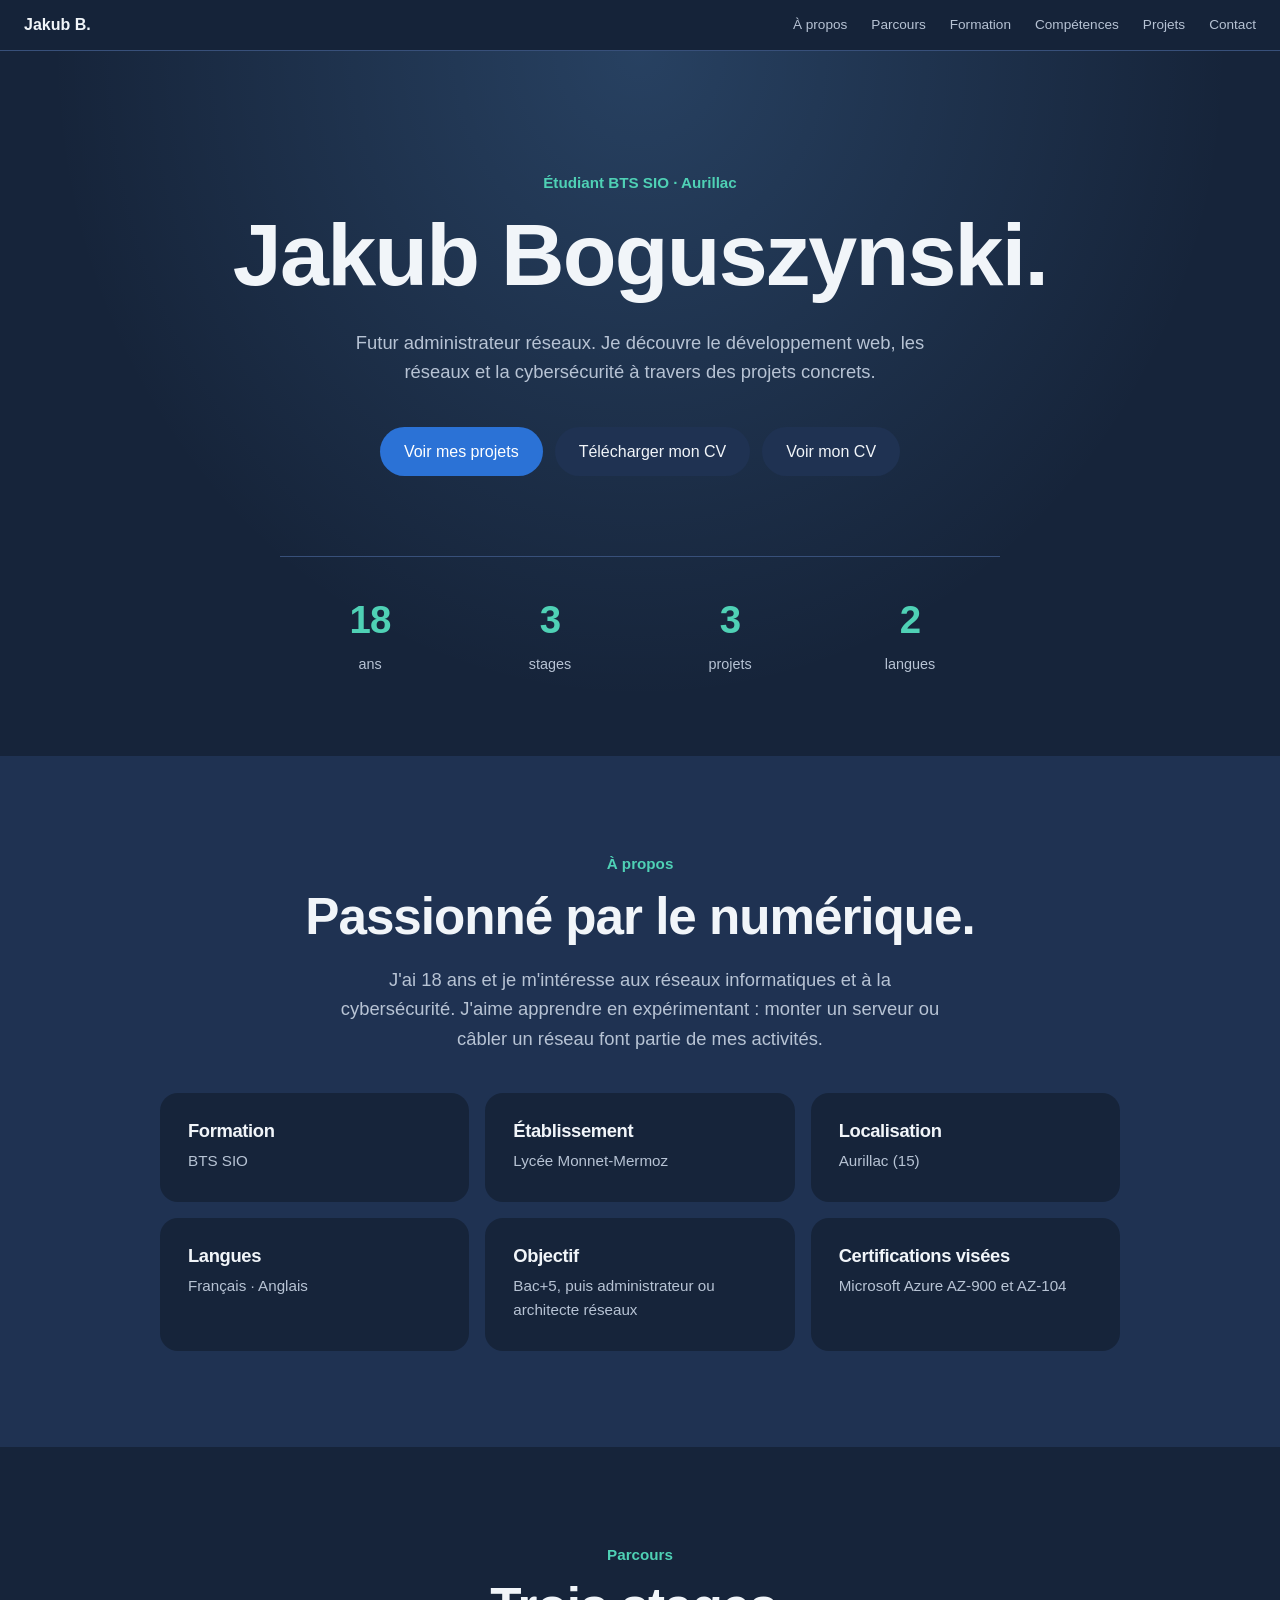
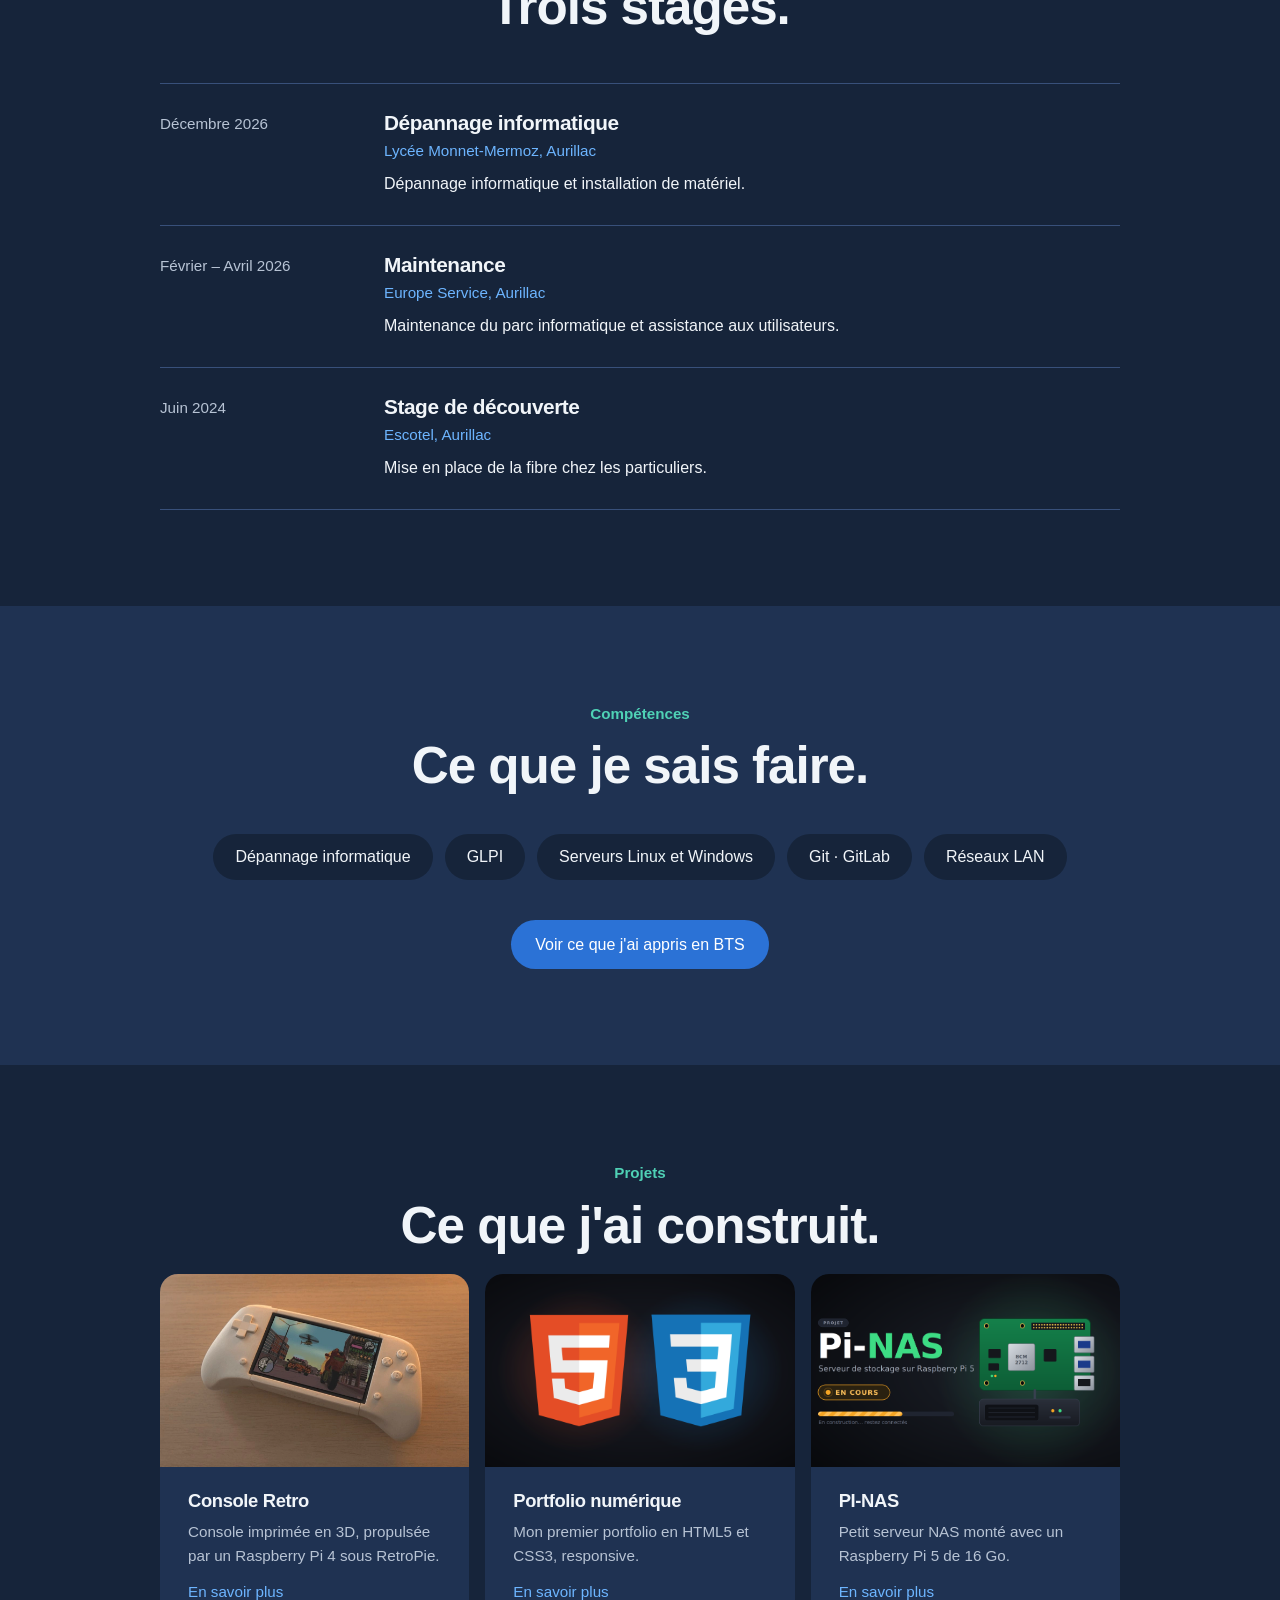
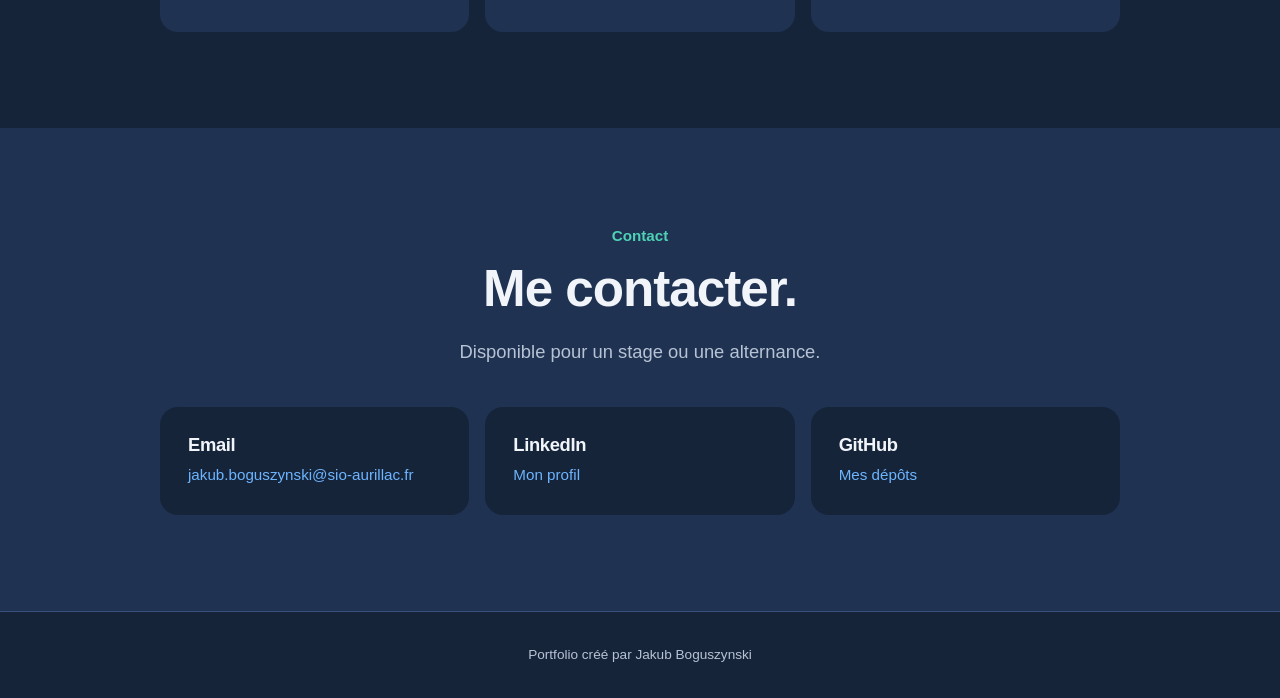
==== commit 9c9d11f8: "Add files via upload" ====
--- a/index.html
+++ b/index.html
@@ -34,6 +34,7 @@
             <div class="boutons">
                 <a href="#projets" class="bouton">Voir mes projets</a>
                 <a href="cv/CV_Boguszynski_Jakub.pdf" download class="bouton bouton-clair">Télécharger mon CV</a>
+                <a href="#m-cv" class="bouton bouton-clair">Voir mon CV</a>
             </div>
 
             <div class="chiffres">
@@ -297,5 +298,18 @@
         </div>
     </div>
 
+    <!-- ===== FENÊTRE D'APERÇU DU CV ===== -->
+    <div class="modale" id="m-cv" role="dialog" aria-modal="true" aria-labelledby="t-cv">
+        <a class="modale-fond" href="#fermer" aria-label="Fermer la fenêtre"></a>
+        <div class="modale-boite modale-cv">
+            <a class="modale-fermer" href="#fermer" aria-label="Fermer la fenêtre">×</a>
+            <div class="cv-entete">
+                <h3 id="t-cv">Mon CV</h3>
+                <a href="cv/CV_Boguszynski_Jakub.pdf" target="_blank" rel="noopener">Ouvrir dans un nouvel onglet</a>
+            </div>
+            <iframe src="cv/CV_Boguszynski_Jakub.pdf#toolbar=0&navpanes=0&scrollbar=0&view=FitH" title="CV de Jakub Boguszynski" loading="lazy"></iframe>
+        </div>
+    </div>
+
 </body>
 </html>
--- a/style.css
+++ b/style.css
@@ -522,3 +522,63 @@
         animation: none;
     }
 }
+
+
+/* ---------- CV : document seul au premier plan ---------- */
+.modale-cv {
+    display: flex;
+    flex-direction: column;
+    align-items: center;
+    justify-content: center;
+    width: 100vw;
+    max-width: none;
+    height: 100vh;
+    max-height: none;
+    margin: 0;
+    padding: 0;
+    overflow: visible;
+    background: transparent;
+    border: 0;
+    border-radius: 0;
+    box-shadow: none;
+}
+
+/* Le titre et le lien ne sont plus affichés : seul le CV reste visible. */
+.modale-cv .cv-entete {
+    display: none;
+}
+
+.modale-cv iframe {
+    display: block;
+    width: min(82vw, 1120px);
+    height: 88vh;
+    flex: 0 1 auto;
+    margin: auto;
+    border: 0;
+    border-radius: 0;
+    background: transparent;
+}
+
+/* La croix reste accessible au-dessus du document. */
+.modale-cv > .modale-fermer {
+    position: fixed;
+    z-index: 2;
+    top: 18px;
+    right: 22px;
+}
+
+@media (max-width: 600px) {
+    .modale {
+        padding: 0;
+    }
+
+    .modale-cv iframe {
+        width: 92vw;
+        height: 88vh;
+    }
+
+    .modale-cv > .modale-fermer {
+        top: 10px;
+        right: 10px;
+    }
+}
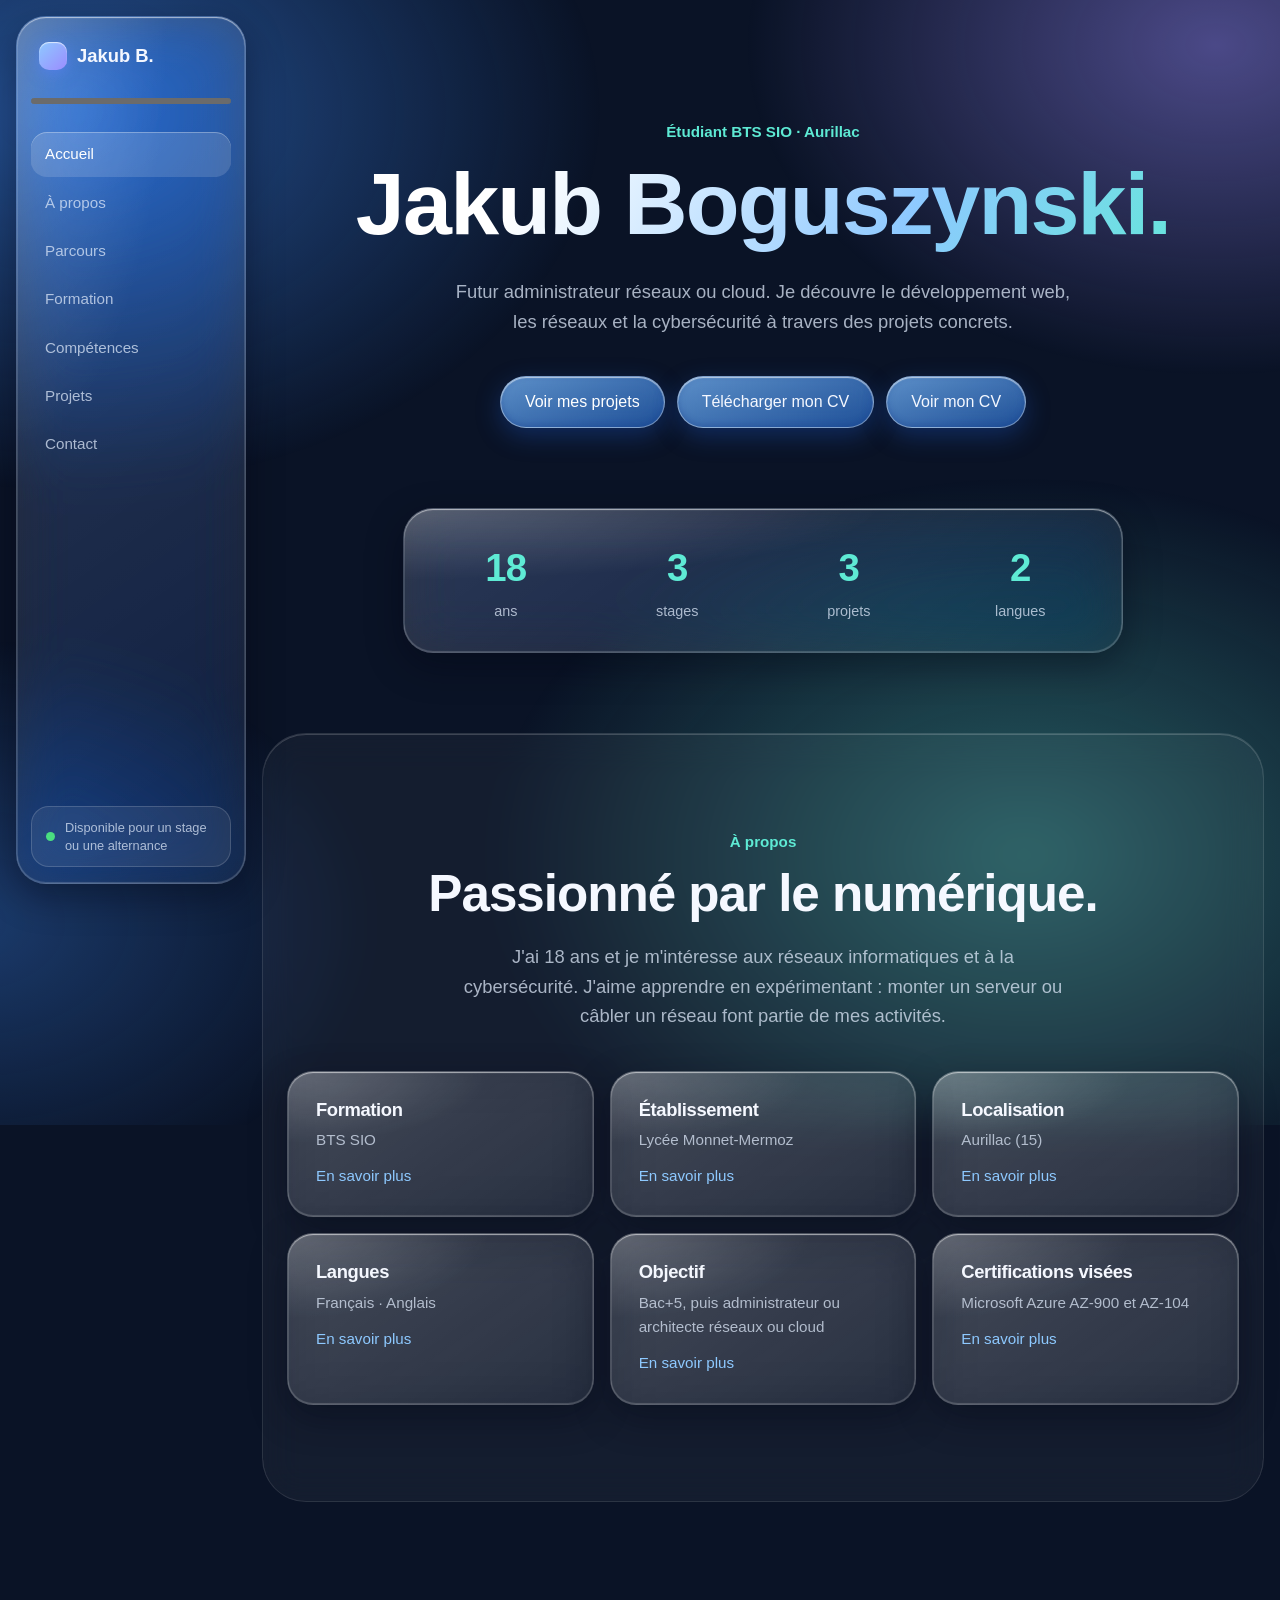
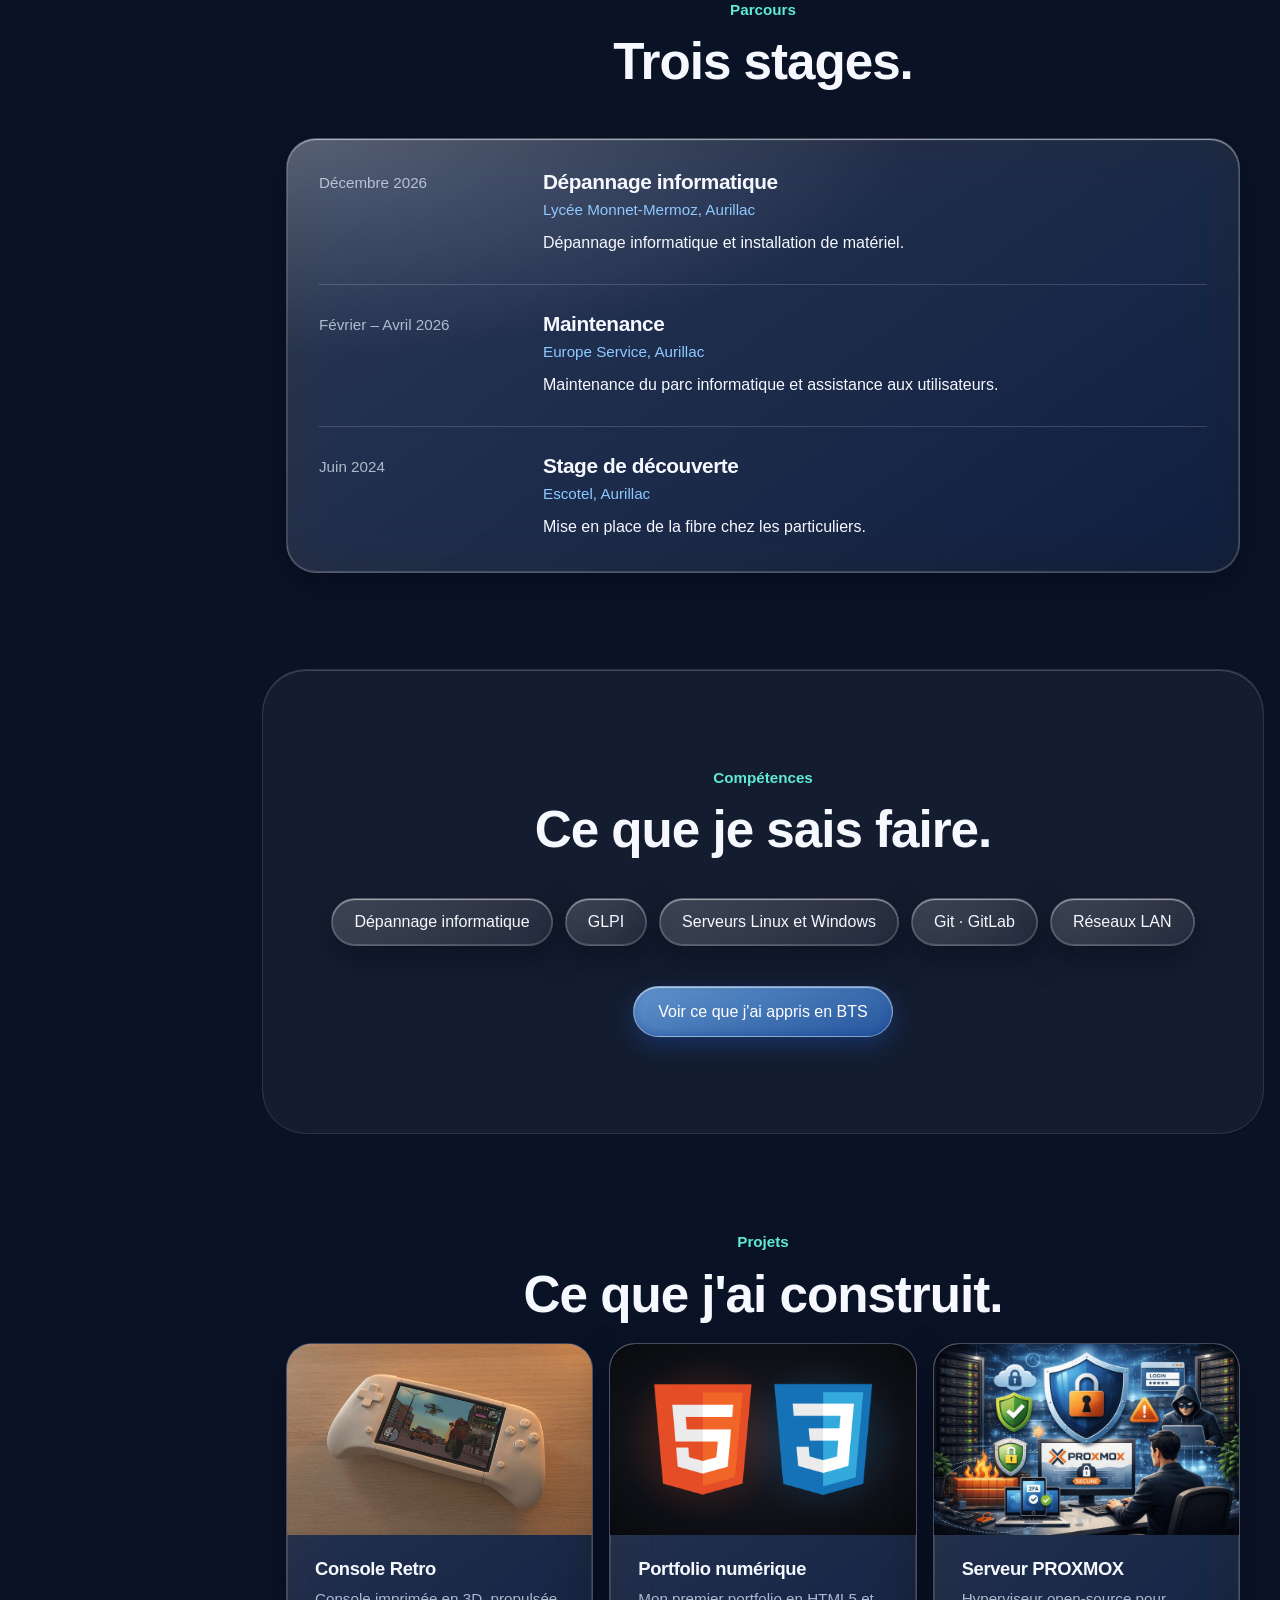
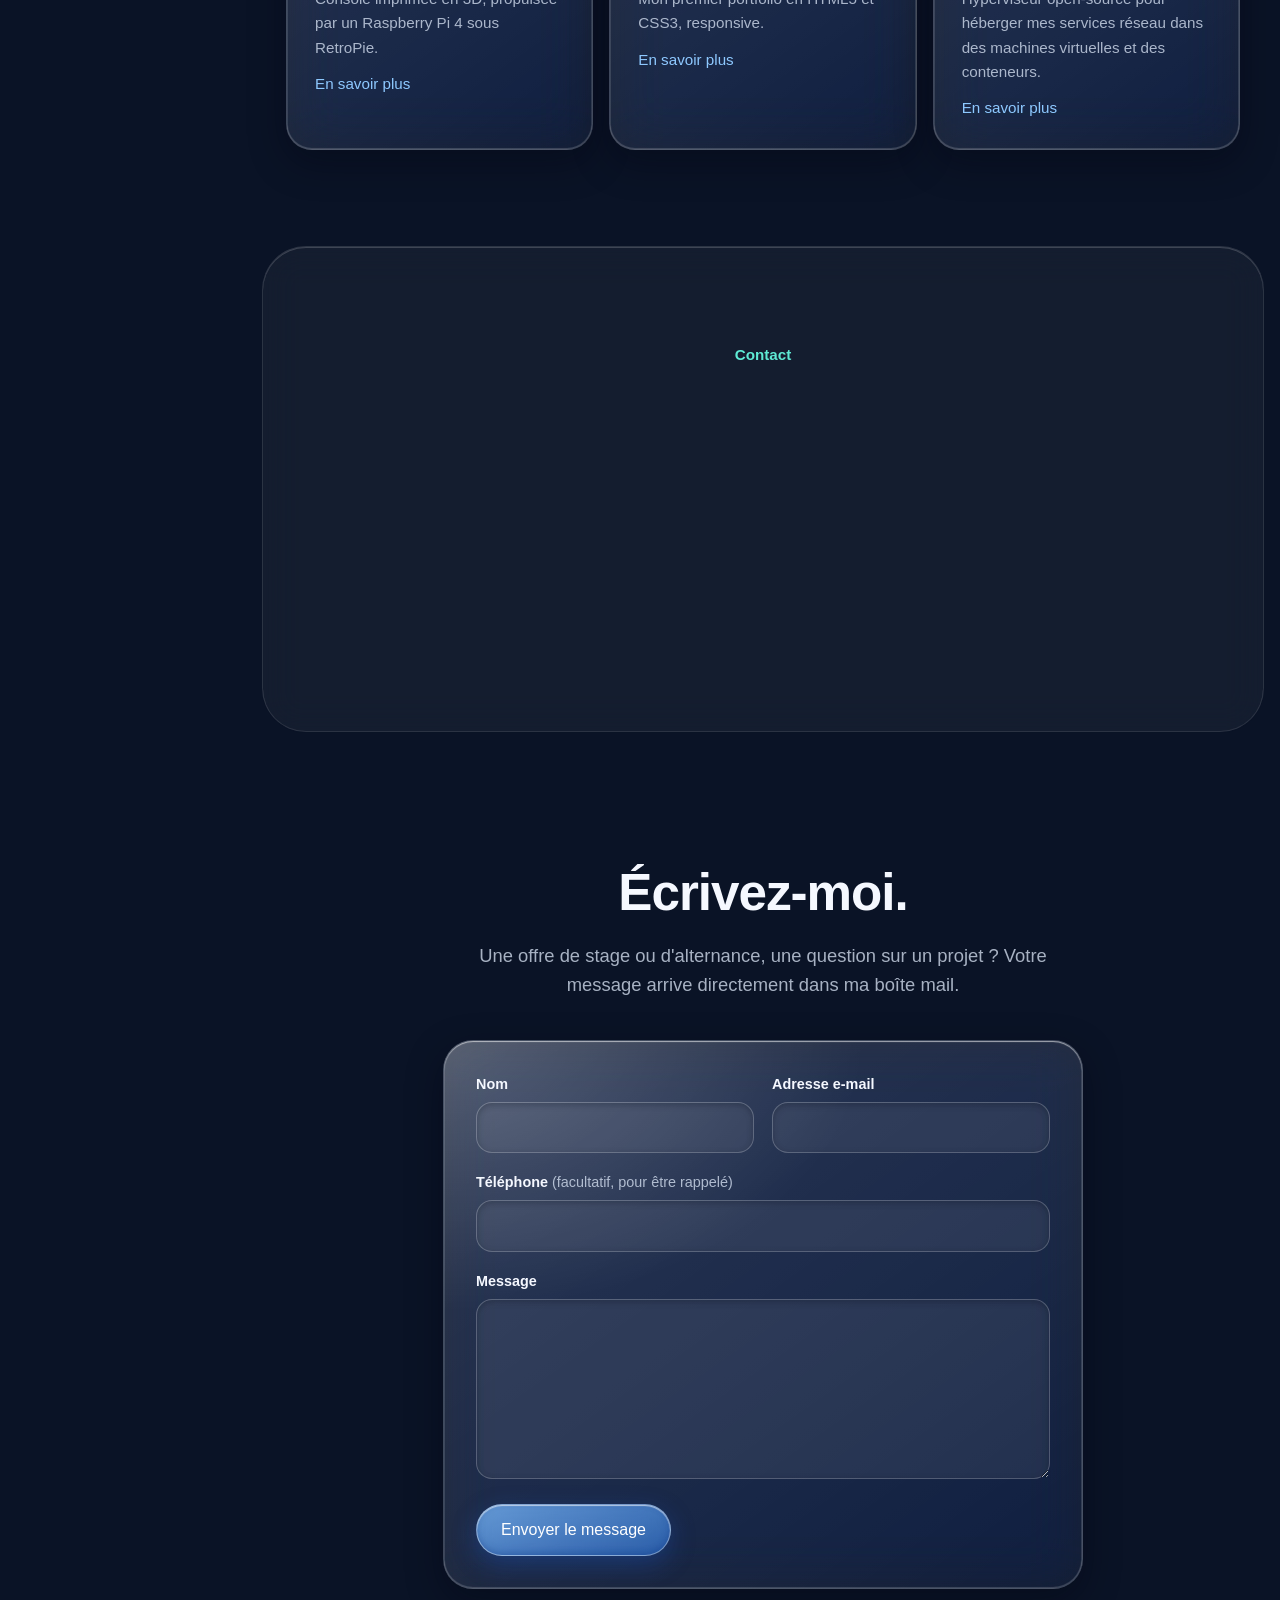
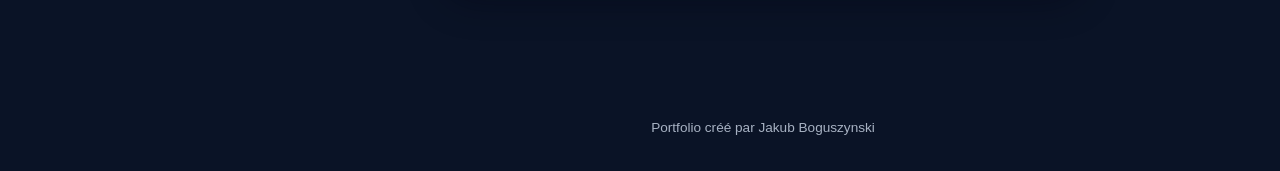
==== commit 1dc03994: "Add files via upload" ====
--- a/index.html
+++ b/index.html
@@ -4,14 +4,35 @@
     <meta charset="UTF-8">
     <meta name="viewport" content="width=device-width, initial-scale=1.0">
     <title>Jakub Boguszynski — Portfolio BTS SIO</title>
+    <meta name="description" content="Portfolio de Jakub Boguszynski, étudiant en BTS SIO à Aurillac : projets, stages et compétences en réseaux et systèmes. Disponible pour un stage ou une alternance.">
+    <meta name="author" content="Jakub Boguszynski">
+    <meta name="theme-color" content="#0a1326">
+    <link rel="canonical" href="https://sleazyrl.github.io/portfolio/">
+    <link rel="icon" type="image/svg+xml" href="images/favicon.svg">
+
+    <!-- Aperçu lors d'un partage du lien (LinkedIn, messageries, réseaux) -->
+    <meta property="og:type" content="website">
+    <meta property="og:locale" content="fr_FR">
+    <meta property="og:site_name" content="Portfolio de Jakub Boguszynski">
+    <meta property="og:title" content="Jakub Boguszynski — Portfolio BTS SIO">
+    <meta property="og:description" content="Portfolio de Jakub Boguszynski, étudiant en BTS SIO à Aurillac : projets, stages et compétences en réseaux et systèmes. Disponible pour un stage ou une alternance.">
+    <meta property="og:url" content="https://sleazyrl.github.io/portfolio/">
+    <meta property="og:image" content="https://sleazyrl.github.io/portfolio/images/apercu.png">
+    <meta property="og:image:width" content="1200">
+    <meta property="og:image:height" content="630">
+    <meta property="og:image:alt" content="Portfolio de Jakub Boguszynski, étudiant en BTS SIO">
+    <meta name="twitter:card" content="summary_large_image">
     <link rel="stylesheet" href="style.css">
+    <script>if (!window.matchMedia("(prefers-reduced-motion: reduce)").matches) document.documentElement.classList.add("anim");</script>
 </head>
 <body>
 
     <!-- ===== MENU ===== -->
     <header class="menu">
         <a href="#accueil" class="logo">Jakub B.</a>
-        <nav>
+        <button type="button" class="menu-bouton" aria-expanded="false" aria-controls="menu-nav" aria-label="Ouvrir le menu"><span class="menu-barres" aria-hidden="true"></span></button>
+        <nav id="menu-nav">
+            <a href="#accueil">Accueil</a>
             <a href="#apropos">À propos</a>
             <a href="#parcours">Parcours</a>
             <a href="formation.html">Formation</a>
@@ -19,6 +40,7 @@
             <a href="#projets">Projets</a>
             <a href="#contact">Contact</a>
         </nav>
+        <p class="menu-statut"><span></span>Disponible pour un stage ou une alternance</p>
     </header>
 
     <main>
@@ -28,7 +50,7 @@
             <p class="etiquette">Étudiant BTS SIO · Aurillac</p>
             <h1>Jakub Boguszynski.</h1>
             <p class="intro">
-                Futur administrateur réseaux. Je découvre le développement web, les réseaux
+                Futur administrateur réseaux ou cloud. Je découvre le développement web, les réseaux
                 et la cybersécurité à travers des projets concrets.
             </p>
             <div class="boutons">
@@ -56,12 +78,36 @@
             </p>
 
             <div class="grille">
-                <div class="carte"><h3>Formation</h3><p>BTS SIO</p></div>
-                <div class="carte"><h3>Établissement</h3><p>Lycée Monnet-Mermoz</p></div>
-                <div class="carte"><h3>Localisation</h3><p>Aurillac (15)</p></div>
-                <div class="carte"><h3>Langues</h3><p>Français · Anglais</p></div>
-                <div class="carte"><h3>Objectif</h3><p>Bac+5, puis administrateur ou architecte réseaux</p></div>
-                <div class="carte"><h3>Certifications visées</h3><p>Microsoft Azure AZ-900 et AZ-104</p></div>
+                <div class="carte">
+                    <h3>Formation</h3>
+                    <p>BTS SIO</p>
+                    <p><a class="plus" href="#m-formation">En savoir plus</a></p>
+                </div>
+                <div class="carte">
+                    <h3>Établissement</h3>
+                    <p>Lycée Monnet-Mermoz</p>
+                    <p><a class="plus" href="#m-lycee">En savoir plus</a></p>
+                </div>
+                <div class="carte">
+                    <h3>Localisation</h3>
+                    <p>Aurillac (15)</p>
+                    <p><a class="plus" href="#m-ville">En savoir plus</a></p>
+                </div>
+                <div class="carte">
+                    <h3>Langues</h3>
+                    <p>Français · Anglais</p>
+                    <p><a class="plus" href="#m-langues">En savoir plus</a></p>
+                </div>
+                <div class="carte">
+                    <h3>Objectif</h3>
+                    <p>Bac+5, puis administrateur ou architecte réseaux ou cloud</p>
+                    <p><a class="plus" href="#m-objectif">En savoir plus</a></p>
+                </div>
+                <div class="carte">
+                    <h3>Certifications visées</h3>
+                    <p>Microsoft Azure AZ-900 et AZ-104</p>
+                    <p><a class="plus" href="#m-certifs">En savoir plus</a></p>
+                </div>
             </div>
         </section>
 
@@ -137,10 +183,10 @@
                 </article>
 
                 <article class="carte projet">
-                    <img src="images/pinas.png" alt="PI-NAS">
-                    <h3>PI-NAS</h3>
-                    <p>Petit serveur NAS monté avec un Raspberry Pi 5 de 16 Go.</p>
-                    <p><a class="plus" href="#m-pinas">En savoir plus</a></p>
+                    <img src="images/proxmox.png" alt="Serveur Proxmox sécurisé">
+                    <h3>Serveur PROXMOX</h3>
+                    <p>Hyperviseur open-source pour héberger mes services réseau dans des machines virtuelles et des conteneurs.</p>
+                    <p><a class="plus" href="#m-proxmox">En savoir plus</a></p>
                 </article>
             </div>
         </section>
@@ -152,9 +198,9 @@
             <p class="intro">Disponible pour un stage ou une alternance.</p>
 
             <div class="grille">
-                <a class="carte lien" href="mailto:jakub.boguszynski@sio-aurillac.fr">
+                <a class="carte lien" href="mailto:boguszynski.jakub09@gmail.com">
                     <h3>Email</h3>
-                    <p>jakub.boguszynski@sio-aurillac.fr</p>
+                    <p>boguszynski.jakub09@gmail.com</p>
                 </a>
                 <a class="carte lien" href="https://www.linkedin.com/in/jakub-boguszynski-b87016449/" target="_blank" rel="noopener">
                     <h3>LinkedIn</h3>
@@ -167,6 +213,45 @@
             </div>
         </section>
 
+        <!-- ===== FORMULAIRE DE CONTACT ===== -->
+        <section id="message" class="section">
+            <p class="etiquette">Message</p>
+            <h2>Écrivez-moi.</h2>
+            <p class="intro">Une offre de stage ou d'alternance, une question sur un projet ? Votre message arrive directement dans ma boîte mail.</p>
+
+            <form class="formulaire" action="https://formsubmit.co/boguszynski.jakub09@gmail.com" method="POST">
+                <input type="hidden" name="_subject" value="Nouveau message depuis mon portfolio">
+                <input type="hidden" name="_template" value="table">
+                <input type="hidden" name="_captcha" value="false">
+                <input type="hidden" name="_next" value="https://sleazyrl.github.io/portfolio/#merci">
+                <!-- Piège anti-spam : les robots remplissent ce champ caché, pas les humains -->
+                <input type="text" name="_honey" class="honeypot" tabindex="-1" autocomplete="off" aria-hidden="true">
+
+                <div class="champs-duo">
+                    <div class="champ">
+                        <label for="f-nom">Nom</label>
+                        <input type="text" id="f-nom" name="nom" autocomplete="name" required>
+                    </div>
+                    <div class="champ">
+                        <label for="f-email">Adresse e-mail</label>
+                        <input type="email" id="f-email" name="email" autocomplete="email" required>
+                    </div>
+                </div>
+
+                <div class="champ">
+                    <label for="f-tel">Téléphone <span>(facultatif, pour être rappelé)</span></label>
+                    <input type="tel" id="f-tel" name="telephone" autocomplete="tel">
+                </div>
+
+                <div class="champ">
+                    <label for="f-message">Message</label>
+                    <textarea id="f-message" name="message" rows="6" required></textarea>
+                </div>
+
+                <button type="submit" class="bouton">Envoyer le message</button>
+            </form>
+        </section>
+
     </main>
 
     <footer class="pied">
@@ -283,18 +368,133 @@
         </div>
     </div>
 
-    <div class="modale" id="m-pinas" role="dialog" aria-modal="true" aria-labelledby="t-pinas">
-        <a class="modale-fond" href="#fermer" aria-label="Fermer la fenêtre"></a>
-        <div class="modale-boite">
-            <a class="modale-fermer" href="#fermer" aria-label="Fermer la fenêtre">×</a>
-            <h3 id="t-pinas">PI-NAS</h3>
-            <p>Un petit serveur NAS, c'est-à-dire un espace de stockage accessible par le réseau, monté avec un Raspberry Pi 5 de 16 Go.</p>
-            <h4>Ce que j'ai fait</h4>
-            <ul>
-                <li>Installation et configuration du système</li>
-                <li>Ajout d'un stockage et partage de fichiers sur le réseau local</li>
-                <li>Accès aux fichiers depuis plusieurs appareils</li>
-            </ul>
+    <div class="modale" id="m-proxmox" role="dialog" aria-modal="true" aria-labelledby="t-proxmox">
+        <a class="modale-fond" href="#fermer" aria-label="Fermer la fenêtre"></a>
+        <div class="modale-boite">
+            <a class="modale-fermer" href="#fermer" aria-label="Fermer la fenêtre">×</a>
+            <h3 id="t-proxmox">Serveur PROXMOX</h3>
+            <h4>Objectif du projet</h4>
+            <p>Déployer une solution d'hyperviseur open-source robuste avec Proxmox Virtual Environment (PVE) afin de centraliser et rationaliser l'hébergement de services réseau et applicatifs.</p>
+            <h4>Réalisations clés</h4>
+            <ul>
+                <li><strong>Installation et configuration système :</strong> déploiement de l'hyperviseur sur matériel dédié et configuration de l'interface d'administration web.</li>
+                <li><strong>Virtualisation et conteneurisation :</strong> création et gestion de machines virtuelles (KVM) et de conteneurs légers (LXC) pour isoler chaque service (serveur web, base de données, DNS, etc.).</li>
+                <li><strong>Architecture réseau :</strong> configuration des ponts réseau (Linux Bridges) et segmentation des flux (VLAN) pour sécuriser les communications.</li>
+                <li><strong>Stockage et résilience :</strong> gestion des volumes de stockage (ZFS / LVM) et mise en place d'une politique de sauvegarde et de restauration automatisée (snapshots et backups planifiés).</li>
+            </ul>
+        </div>
+    </div>
+
+    <div class="modale" id="m-formation" role="dialog" aria-modal="true" aria-labelledby="t-formation">
+        <a class="modale-fond" href="#fermer" aria-label="Fermer la fenêtre"></a>
+        <div class="modale-boite">
+            <a class="modale-fermer" href="#fermer" aria-label="Fermer la fenêtre">×</a>
+            <h3 id="t-formation">BTS SIO</h3>
+            <p>Le BTS SIO (Services informatiques aux organisations) est une formation en deux ans qui prépare aux métiers de l'informatique en entreprise. Je le prépare au lycée Monnet-Mermoz, à Aurillac.</p>
+            <h4>Ce que j'y étudie</h4>
+            <ul>
+                <li>Réseaux et administration de serveurs</li>
+                <li>Support et dépannage des utilisateurs</li>
+                <li>Bases du web et des bases de données</li>
+                <li>Cybersécurité et anglais technique</li>
+            </ul>
+            <p><a class="bouton" href="formation.html">Voir ce que j'ai appris</a></p>
+        </div>
+    </div>
+
+    <div class="modale" id="m-lycee" role="dialog" aria-modal="true" aria-labelledby="t-lycee">
+        <a class="modale-fond" href="#fermer" aria-label="Fermer la fenêtre"></a>
+        <div class="modale-boite">
+            <a class="modale-fermer" href="#fermer" aria-label="Fermer la fenêtre">×</a>
+            <h3 id="t-lycee">Lycée Monnet-Mermoz</h3>
+            <p>C'est l'établissement d'Aurillac où je prépare mon BTS SIO.</p>
+            <h4>Ce que j'y fais</h4>
+            <ul>
+                <li>Suivre les cours du BTS SIO</li>
+                <li>Stage de dépannage informatique et d'installation de matériel (décembre 2026)</li>
+            </ul>
+        </div>
+    </div>
+
+    <div class="modale" id="m-ville" role="dialog" aria-modal="true" aria-labelledby="t-ville">
+        <a class="modale-fond" href="#fermer" aria-label="Fermer la fenêtre"></a>
+        <div class="modale-boite">
+            <a class="modale-fermer" href="#fermer" aria-label="Fermer la fenêtre">×</a>
+            <h3 id="t-ville">Aurillac (15)</h3>
+            <p>Je suis basé à Aurillac, dans le Cantal. C'est là que j'étudie et que se déroulent mes trois stages.</p>
+            <h4>Mes stages à Aurillac</h4>
+            <ul>
+                <li>Escotel : stage de découverte, juin 2024</li>
+                <li>Europe Service : maintenance, février à avril 2026</li>
+                <li>Lycée Monnet-Mermoz : dépannage, décembre 2026</li>
+            </ul>
+            <h4>Disponibilité</h4>
+            <ul>
+                <li>Je cherche un stage ou une alternance</li>
+            </ul>
+        </div>
+    </div>
+
+    <div class="modale" id="m-langues" role="dialog" aria-modal="true" aria-labelledby="t-langues">
+        <a class="modale-fond" href="#fermer" aria-label="Fermer la fenêtre"></a>
+        <div class="modale-boite">
+            <a class="modale-fermer" href="#fermer" aria-label="Fermer la fenêtre">×</a>
+            <h3 id="t-langues">Langues</h3>
+            <p>Je parle français et anglais. L'anglais me sert surtout pour lire la documentation technique.</p>
+            <h4>L'anglais en pratique</h4>
+            <ul>
+                <li>Lire une documentation technique</li>
+                <li>Comprendre un message d'erreur en anglais</li>
+                <li>Utiliser le vocabulaire du réseau et du système</li>
+            </ul>
+        </div>
+    </div>
+
+    <div class="modale" id="m-objectif" role="dialog" aria-modal="true" aria-labelledby="t-objectif">
+        <a class="modale-fond" href="#fermer" aria-label="Fermer la fenêtre"></a>
+        <div class="modale-boite">
+            <a class="modale-fermer" href="#fermer" aria-label="Fermer la fenêtre">×</a>
+            <h3 id="t-objectif">Objectif : Bac+5</h3>
+            <p>Après le BTS, je souhaite poursuivre mes études jusqu'au Bac+5 pour devenir administrateur ou architecte réseaux ou cloud.</p>
+            <h4>Mon plan</h4>
+            <ul>
+                <li>Poursuivre vers une licence puis un master</li>
+                <li>Approfondir les réseaux, la sécurité et le cloud</li>
+                <li>Chercher une alternance pour allier études et expérience</li>
+            </ul>
+            <p><a class="bouton" href="formation.html#apres">Voir la suite du parcours</a></p>
+        </div>
+    </div>
+
+    <div class="modale" id="m-certifs" role="dialog" aria-modal="true" aria-labelledby="t-certifs">
+        <a class="modale-fond" href="#fermer" aria-label="Fermer la fenêtre"></a>
+        <div class="modale-boite">
+            <a class="modale-fermer" href="#fermer" aria-label="Fermer la fenêtre">×</a>
+            <h3 id="t-certifs">Certifications visées</h3>
+            <p>Je vise deux certifications Microsoft Azure, dans cet ordre : d'abord les bases du cloud, puis l'administration.</p>
+            <h4>AZ-900 : les fondamentaux</h4>
+            <ul>
+                <li>Les concepts du cloud</li>
+                <li>Les principaux services Azure</li>
+                <li>La sécurité, la gestion et la gouvernance</li>
+            </ul>
+            <h4>AZ-104 : administrateur Azure</h4>
+            <ul>
+                <li>Les identités et la gouvernance</li>
+                <li>Le stockage et les machines virtuelles</li>
+                <li>Les réseaux virtuels et la supervision</li>
+            </ul>
+        </div>
+    </div>
+
+    <!-- ===== CONFIRMATION D'ENVOI (affichée au retour du formulaire, adresse #merci) ===== -->
+    <div class="modale" id="merci" role="dialog" aria-modal="true" aria-labelledby="t-merci">
+        <a class="modale-fond" href="#fermer" aria-label="Fermer la fenêtre"></a>
+        <div class="modale-boite">
+            <a class="modale-fermer" href="#fermer" aria-label="Fermer la fenêtre">×</a>
+            <h3 id="t-merci">Message envoyé</h3>
+            <p>Merci pour votre message ! Je vous répondrai dès que possible.</p>
+            <p><a class="bouton" href="#fermer">Fermer</a></p>
         </div>
     </div>
 
@@ -311,5 +511,6 @@
         </div>
     </div>
 
+    <script src="animations.js" defer></script>
 </body>
 </html>
--- a/style.css
+++ b/style.css
@@ -1,43 +1,74 @@
 /* =====================================================
    PORTFOLIO – Jakub Boguszynski
-   Style sobre : fond clair, grands titres, bleu en accent
+   Thème « liquid glass » : panneaux de verre dépoli translucides
+   posés sur un fond coloré. Menu en panneau fixe à gauche.
    ===================================================== */
 
 /* ---------- Base ---------- */
 
 :root {
-    --fond: #16243a;            /* bleu nuit, moins sombre que le noir */
-    --gris: #1f3252;            /* sections alternées et cartes */
-    --texte: #f1f5f9;
-    --texte-doux: #b7c3d4;
-    --bleu: #6db5ff;            /* liens et accents */
-    --bouton: #2b72d6;          /* fond des boutons */
-    --bouton-survol: #3d85ea;
-    --turquoise: #4fd1b5;       /* second accent : étiquettes et chiffres */
-    --trait: #38507a;
+    --fond: #0a1326;
+    --texte: #f5f8ff;
+    --texte-doux: rgba(223, 233, 250, 0.74);
+    --bleu: #8ec9ff;
+    --bouton: #3b86f0;
+    --turquoise: #5eead4;
+    --violet: #9b8cff;
+    --trait: rgba(255, 255, 255, 0.16);
+
+    --menu-largeur: 230px;
+    --marge: 16px;
+
+    /* Recette du verre */
+    --verre: linear-gradient(145deg, rgba(255, 255, 255, 0.16), rgba(255, 255, 255, 0.05));
+    --reflet: inset 0 1px 1px rgba(255, 255, 255, 0.55),
+              inset 0 -1px 1px rgba(255, 255, 255, 0.12),
+              inset 0 0 0 1px rgba(255, 255, 255, 0.07);
+    --ombre: 0 12px 36px rgba(2, 6, 18, 0.4);
+    --flou: blur(26px) saturate(180%);
 }
 
 html {
     color-scheme: dark;
+    scroll-behavior: smooth;
+    scroll-padding-top: 24px;
 }
 
 * {
     box-sizing: border-box;
 }
 
-html {
-    scroll-behavior: smooth;
-    scroll-padding-top: 60px;
-}
-
 body {
     margin: 0;
+    min-height: 100vh;
+    /* place laissée au menu fixe à gauche */
+    padding-left: calc(var(--menu-largeur) + var(--marge) * 2);
     font-family: -apple-system, "Helvetica Neue", Helvetica, Arial, sans-serif;
     background: var(--fond);
     color: var(--texte);
     line-height: 1.6;
 }
 
+/* Fond coloré qui dérive lentement : c'est lui que le verre vient flouter */
+body::before {
+    content: "";
+    position: fixed;
+    inset: -25%;
+    z-index: -1;
+    background:
+        radial-gradient(40% 40% at 20% 25%, rgba(59, 134, 240, 0.55), transparent 70%),
+        radial-gradient(35% 35% at 80% 20%, rgba(155, 140, 255, 0.45), transparent 70%),
+        radial-gradient(40% 40% at 70% 80%, rgba(94, 234, 212, 0.35), transparent 70%),
+        radial-gradient(30% 30% at 15% 85%, rgba(59, 134, 240, 0.35), transparent 70%);
+    animation: derive 28s ease-in-out infinite alternate;
+    will-change: transform;
+}
+
+@keyframes derive {
+    from { transform: translate(0, 0) rotate(0deg) scale(1); }
+    to   { transform: translate(4%, -3%) rotate(8deg) scale(1.1); }
+}
+
 img {
     max-width: 100%;
     display: block;
@@ -53,45 +84,151 @@
     margin: 0;
 }
 
-
-/* ---------- Menu ---------- */
+a:focus-visible {
+    outline: 2px solid var(--bleu);
+    outline-offset: 3px;
+    border-radius: 8px;
+}
+
+main,
+.pied {
+    margin-right: var(--marge);
+}
+
+
+/* ---------- Le verre (partagé) ---------- */
+
+.menu,
+.carte,
+.chiffres,
+.liste,
+.modale-boite,
+.badges li,
+.bouton-clair,
+.modale-fermer {
+    background: var(--verre);
+    border: 1px solid rgba(255, 255, 255, 0.18);
+    box-shadow: var(--reflet), var(--ombre);
+    -webkit-backdrop-filter: var(--flou);
+    backdrop-filter: var(--flou);
+}
+
+/* Navigateurs sans flou d'arrière-plan : on garde un fond lisible */
+@supports not ((backdrop-filter: blur(1px)) or (-webkit-backdrop-filter: blur(1px))) {
+    .menu,
+    .carte,
+    .chiffres,
+    .liste,
+    .modale-boite,
+    .badges li,
+    .bouton-clair,
+    .modale-fermer {
+        background-color: rgba(30, 45, 80, 0.92);
+    }
+}
+
+/* Reflet lumineux en haut à gauche, comme une lumière sur du verre */
+.menu::before,
+.carte::before,
+.chiffres::before,
+.liste::before {
+    content: "";
+    position: absolute;
+    inset: 0;
+    z-index: -1;
+    border-radius: inherit;
+    pointer-events: none;
+    background: radial-gradient(120% 90% at 0% 0%, rgba(255, 255, 255, 0.2), transparent 55%);
+}
+
+
+/* ---------- Menu latéral gauche ---------- */
 
 .menu {
-    position: sticky;
-    top: 0;
-    z-index: 10;
+    position: fixed;
+    top: var(--marge);
+    left: var(--marge);
+    bottom: var(--marge);
+    z-index: 20;
+    width: var(--menu-largeur);
     display: flex;
-    justify-content: space-between;
+    flex-direction: column;
+    gap: 28px;
+    padding: 24px 14px 16px;
+    border-radius: 30px;
+    overflow-y: auto;
+}
+
+.logo {
+    display: flex;
     align-items: center;
-    flex-wrap: wrap;
-    gap: 4px 24px;
-    padding: 12px 24px;
-    background: rgba(22, 36, 58, 0.85);
-    backdrop-filter: blur(12px);
-    border-bottom: 1px solid var(--trait);
-}
-
-.logo {
+    gap: 10px;
+    padding: 0 8px;
     color: var(--texte);
-    font-weight: 600;
+    font-size: 1.15rem;
+    font-weight: 700;
     text-decoration: none;
+}
+
+.logo::before {
+    content: "";
+    flex: none;
+    width: 28px;
+    height: 28px;
+    border-radius: 10px;
+    background: linear-gradient(135deg, var(--bleu), var(--violet));
+    box-shadow: inset 0 1px 1px rgba(255, 255, 255, 0.7), 0 4px 14px rgba(90, 130, 255, 0.5);
 }
 
 .menu nav {
     display: flex;
-    flex-wrap: wrap;
-    gap: 4px 24px;
+    flex-direction: column;
+    gap: 4px;
 }
 
 .menu nav a {
+    padding: 10px 14px;
+    border-radius: 16px;
     color: var(--texte-doux);
-    font-size: 0.85rem;
+    font-size: 0.95rem;
     text-decoration: none;
-    transition: color 0.2s;
+    transition: background 0.2s, color 0.2s, box-shadow 0.2s;
 }
 
 .menu nav a:hover {
-    color: var(--texte);
+    background: rgba(255, 255, 255, 0.12);
+    box-shadow: inset 0 1px 0 rgba(255, 255, 255, 0.3);
+    color: #fff;
+}
+
+.menu-statut {
+    margin-top: auto;
+    display: flex;
+    align-items: center;
+    gap: 10px;
+    padding: 12px 14px;
+    border: 1px solid var(--trait);
+    border-radius: 18px;
+    background: rgba(255, 255, 255, 0.07);
+    color: var(--texte-doux);
+    font-size: 0.8rem;
+    line-height: 1.35;
+}
+
+.menu-statut span {
+    flex: none;
+    width: 9px;
+    height: 9px;
+    border-radius: 50%;
+    background: #4ade80;
+    box-shadow: 0 0 0 0 rgba(74, 222, 128, 0.6);
+    animation: pouls 2.4s ease-out infinite;
+}
+
+@keyframes pouls {
+    0%   { box-shadow: 0 0 0 0 rgba(74, 222, 128, 0.6); }
+    70%  { box-shadow: 0 0 0 9px rgba(74, 222, 128, 0); }
+    100% { box-shadow: 0 0 0 0 rgba(74, 222, 128, 0); }
 }
 
 
@@ -108,8 +245,14 @@
     margin-right: auto;
 }
 
+/* Sections alternées : large bande de verre très légère */
 .gris {
-    background: var(--gris);
+    border: 1px solid rgba(255, 255, 255, 0.1);
+    border-radius: 44px;
+    background: rgba(255, 255, 255, 0.045);
+    box-shadow: inset 0 1px 0 rgba(255, 255, 255, 0.18);
+    -webkit-backdrop-filter: blur(18px);
+    backdrop-filter: blur(18px);
 }
 
 .etiquette {
@@ -138,13 +281,16 @@
 .hero {
     padding: 120px 24px 80px;
     text-align: center;
-    background: radial-gradient(ellipse at top, rgba(109, 181, 255, 0.2), transparent 65%);
 }
 
 .hero h1 {
+    margin-bottom: 24px;
     font-size: clamp(2.6rem, 8vw, 5.5rem);
     font-weight: 700;
-    margin-bottom: 24px;
+    background: linear-gradient(120deg, #fff 25%, var(--bleu) 65%, var(--turquoise));
+    -webkit-background-clip: text;
+    background-clip: text;
+    color: transparent;
 }
 
 .boutons {
@@ -157,35 +303,40 @@
 .bouton {
     display: inline-block;
     padding: 12px 24px;
+    border: 1px solid rgba(255, 255, 255, 0.35);
     border-radius: 980px;
-    background: var(--bouton);
+    background: linear-gradient(160deg, rgba(120, 185, 255, 0.75), rgba(43, 114, 214, 0.65));
+    box-shadow: inset 0 1px 1px rgba(255, 255, 255, 0.6),
+                inset 0 -2px 6px rgba(20, 60, 140, 0.35),
+                0 8px 24px rgba(30, 90, 200, 0.35);
+    -webkit-backdrop-filter: blur(12px);
+    backdrop-filter: blur(12px);
     color: #fff;
     font-size: 1rem;
     text-decoration: none;
-    transition: background 0.2s;
+    transition: transform 0.2s, filter 0.2s;
 }
 
 .bouton:hover {
-    background: var(--bouton-survol);
-}
-
+    transform: translateY(-2px);
+    filter: brightness(1.12);
+}
+
+/* Bouton secondaire : verre clair (le style de verre vient du groupe plus haut) */
 .bouton-clair {
-    background: var(--gris);
     color: var(--texte);
-}
-
-.bouton-clair:hover {
-    background: var(--trait);
 }
 
 /* Chiffres clés */
 .chiffres {
+    position: relative;
+    isolation: isolate;
     display: grid;
     grid-template-columns: repeat(4, 1fr);
     max-width: 720px;
     margin: 80px auto 0;
-    padding-top: 32px;
-    border-top: 1px solid var(--trait);
+    padding: 28px 16px;
+    border-radius: 30px;
 }
 
 .chiffres strong {
@@ -206,23 +357,22 @@
 
 .grille {
     display: grid;
-    grid-template-columns: repeat(3, 1fr);
+    grid-template-columns: repeat(auto-fit, minmax(250px, 1fr));
     gap: 16px;
     text-align: left;
 }
 
 .carte {
+    position: relative;
+    isolation: isolate;
     padding: 28px;
-    background: var(--fond);
-    border-radius: 18px;
-}
-
-.gris .carte {
-    background: var(--fond);
-}
-
-.section:not(.gris) .carte {
-    background: var(--gris);
+    border-radius: 26px;
+    transition: transform 0.25s, box-shadow 0.25s;
+}
+
+.carte:hover {
+    transform: translateY(-4px);
+    box-shadow: var(--reflet), 0 18px 44px rgba(2, 6, 18, 0.5);
 }
 
 .carte h3 {
@@ -254,27 +404,53 @@
     padding: 0 28px;
 }
 
+.projet p:last-child {
+    margin-top: 12px;
+}
+
 /* Cartes de contact cliquables */
 .lien {
     color: inherit;
     text-decoration: none;
-    transition: transform 0.2s;
-}
-
-.lien:hover {
-    transform: translateY(-3px);
 }
 
 .lien p {
     color: var(--bleu);
 }
 
+/* Liens dans le texte */
+.carte p a,
+.intro a {
+    color: var(--bleu);
+    text-decoration: none;
+}
+
+.carte p a:hover,
+.intro a:hover {
+    text-decoration: underline;
+}
+
+/* Le lien "En savoir plus" couvre toute la carte : un clic n'importe où l'ouvre */
+.plus::after {
+    content: "";
+    position: absolute;
+    inset: 0;
+}
+
+.carte:hover .plus {
+    text-decoration: underline;
+}
+
 
 /* ---------- Parcours ---------- */
 
 .liste {
+    position: relative;
+    isolation: isolate;
+    margin-top: 48px;
+    padding: 4px 32px;
+    border-radius: 30px;
     text-align: left;
-    margin-top: 48px;
 }
 
 .ligne {
@@ -285,8 +461,8 @@
     border-top: 1px solid var(--trait);
 }
 
-.ligne:last-child {
-    border-bottom: 1px solid var(--trait);
+.ligne:first-child {
+    border-top: 0;
 }
 
 .date {
@@ -318,10 +494,26 @@
 }
 
 .badges li {
-    padding: 10px 22px;
-    background: var(--fond);
     border-radius: 980px;
     font-size: 1rem;
+    transition: transform 0.2s;
+}
+
+.badges li:hover {
+    transform: translateY(-2px);
+}
+
+.badges li a {
+    display: block;
+    padding: 10px 22px;
+    color: inherit;
+    text-decoration: none;
+}
+
+/* Bouton placé sous une liste */
+.suite {
+    margin-top: 40px;
+    justify-content: center;
 }
 
 
@@ -329,91 +521,9 @@
 
 .pied {
     padding: 32px 24px;
-    border-top: 1px solid var(--trait);
     color: var(--texte-doux);
     font-size: 0.85rem;
     text-align: center;
-}
-
-
-/* ---------- Responsive ---------- */
-
-@media (max-width: 800px) {
-
-    .section {
-        padding: 64px 20px;
-    }
-
-    .hero {
-        padding: 72px 20px 56px;
-    }
-
-    .grille {
-        grid-template-columns: 1fr;
-    }
-
-    .chiffres {
-        grid-template-columns: 1fr 1fr;
-        gap: 24px 0;
-    }
-
-    .ligne {
-        grid-template-columns: 1fr;
-        gap: 4px;
-    }
-}
-
-
-/* ---------- Liens dans le texte ---------- */
-
-.carte p a,
-.intro a {
-    color: var(--bleu);
-    text-decoration: none;
-}
-
-.carte p a:hover,
-.intro a:hover {
-    text-decoration: underline;
-}
-
-.projet p:last-child {
-    margin-top: 12px;
-}
-
-
-/* ---------- Bouton placé sous une liste ---------- */
-
-.suite {
-    margin-top: 40px;
-    justify-content: center;
-}
-
-
-/* ---------- Cartes cliquables ---------- */
-
-.carte {
-    position: relative;
-}
-
-/* Le lien "En savoir plus" couvre toute la carte : un clic n'importe où l'ouvre */
-.plus::after {
-    content: "";
-    position: absolute;
-    inset: 0;
-}
-
-.carte:hover .plus {
-    text-decoration: underline;
-}
-
-.badges li a {
-    color: inherit;
-    text-decoration: none;
-}
-
-.badges li:hover {
-    background: var(--gris);
 }
 
 
@@ -428,9 +538,7 @@
     align-items: center;
     justify-content: center;
     padding: 20px;
-    background: rgba(10, 20, 38, 0.55);
-    backdrop-filter: blur(10px);               /* floute la page derrière */
-    -webkit-backdrop-filter: blur(10px);
+    background: rgba(5, 10, 24, 0.55);
 }
 
 .modale:target {
@@ -457,9 +565,8 @@
     max-height: 85vh;
     overflow-y: auto;
     padding: 36px 32px 32px;
-    background: var(--gris);
-    border: 1px solid var(--trait);
-    border-radius: 20px;
+    border-radius: 30px;
+    background-color: rgba(18, 30, 62, 0.5);
     text-align: left;
 }
 
@@ -499,17 +606,17 @@
     width: 34px;
     height: 34px;
     border-radius: 50%;
-    background: var(--trait);
     color: var(--texte);
     font-size: 1.4rem;
-    line-height: 34px;
+    line-height: 32px;
     text-align: center;
     text-decoration: none;
+    box-shadow: var(--reflet);
+    transition: background 0.2s;
 }
 
 .modale-fermer:hover {
-    background: var(--texte-doux);
-    color: var(--fond);
+    background: rgba(255, 255, 255, 0.28);
 }
 
 @keyframes apparition {
@@ -517,22 +624,17 @@
     to   { opacity: 1; }
 }
 
-@media (prefers-reduced-motion: reduce) {
-    .modale:target {
-        animation: none;
-    }
-}
-
 
 /* ---------- CV : document seul au premier plan ---------- */
+
 .modale-cv {
     display: flex;
     flex-direction: column;
     align-items: center;
     justify-content: center;
-    width: 100vw;
+    width: auto;
     max-width: none;
-    height: 100vh;
+    height: auto;
     max-height: none;
     margin: 0;
     padding: 0;
@@ -541,6 +643,9 @@
     border: 0;
     border-radius: 0;
     box-shadow: none;
+    -webkit-backdrop-filter: none;
+    backdrop-filter: none;
+    pointer-events: none; /* laisse les clics à côté du CV atteindre le fond cliquable */
 }
 
 /* Le titre et le lien ne sont plus affichés : seul le CV reste visible. */
@@ -550,24 +655,142 @@
 
 .modale-cv iframe {
     display: block;
+    pointer-events: auto; /* le document reste interactif pour le défilement */
     width: min(82vw, 1120px);
     height: 88vh;
     flex: 0 1 auto;
     margin: auto;
     border: 0;
-    border-radius: 0;
+    border-radius: 18px;
     background: transparent;
+    box-shadow: 0 24px 60px rgba(2, 6, 18, 0.6);
 }
 
 /* La croix reste accessible au-dessus du document. */
 .modale-cv > .modale-fermer {
     position: fixed;
     z-index: 2;
+    pointer-events: auto;
     top: 18px;
     right: 22px;
 }
 
+
+/* ---------- Mouvement réduit ---------- */
+
+@media (prefers-reduced-motion: reduce) {
+    body::before,
+    .menu-statut span,
+    .modale:target {
+        animation: none;
+    }
+
+    .carte,
+    .badges li,
+    .bouton {
+        transition: none;
+    }
+}
+
+
+/* ---------- Responsive : le menu passe en barre flottante en haut ---------- */
+
+@media (max-width: 800px) {
+
+    body {
+        padding-left: 0;
+        padding-top: 76px;
+    }
+
+    html {
+        scroll-padding-top: 84px;
+    }
+
+    main,
+    .pied {
+        margin: 0 10px;
+    }
+
+    .menu {
+        top: 10px;
+        left: 10px;
+        right: 10px;
+        bottom: auto;
+        width: auto;
+        flex-direction: row;
+        align-items: center;
+        gap: 10px;
+        padding: 8px 10px;
+        border-radius: 24px;
+        overflow: visible;
+    }
+
+    .logo {
+        flex: none;
+        padding: 0 4px;
+        font-size: 1rem;
+    }
+
+    .logo::before {
+        width: 24px;
+        height: 24px;
+        border-radius: 8px;
+    }
+
+    .menu nav {
+        flex-direction: row;
+        gap: 2px;
+        overflow-x: auto;
+        scrollbar-width: none;
+    }
+
+    .menu nav::-webkit-scrollbar {
+        display: none;
+    }
+
+    .menu nav a {
+        padding: 8px 12px;
+        font-size: 0.85rem;
+        white-space: nowrap;
+    }
+
+    .menu-statut {
+        display: none;
+    }
+
+    .section {
+        padding: 64px 20px;
+    }
+
+    .gris {
+        border-radius: 32px;
+    }
+
+    .hero {
+        padding: 56px 20px 48px;
+    }
+
+    .grille {
+        grid-template-columns: 1fr;
+    }
+
+    .chiffres {
+        grid-template-columns: 1fr 1fr;
+        gap: 24px 0;
+    }
+
+    .liste {
+        padding: 4px 20px;
+    }
+
+    .ligne {
+        grid-template-columns: 1fr;
+        gap: 4px;
+    }
+}
+
 @media (max-width: 600px) {
+
     .modale {
         padding: 0;
     }
@@ -582,3 +805,208 @@
         right: 10px;
     }
 }
+
+
+/* ---------- Formulaire de contact ---------- */
+
+.formulaire {
+    position: relative;
+    isolation: isolate;
+    display: grid;
+    gap: 18px;
+    max-width: 640px;
+    padding: 32px;
+    border: 1px solid rgba(255, 255, 255, 0.18);
+    border-radius: 30px;
+    background: var(--verre);
+    box-shadow: var(--reflet), var(--ombre);
+    -webkit-backdrop-filter: var(--flou);
+    backdrop-filter: var(--flou);
+    text-align: left;
+}
+
+.formulaire::before {
+    content: "";
+    position: absolute;
+    inset: 0;
+    z-index: -1;
+    border-radius: inherit;
+    pointer-events: none;
+    background: radial-gradient(120% 90% at 0% 0%, rgba(255, 255, 255, 0.2), transparent 55%);
+}
+
+.champs-duo {
+    display: grid;
+    grid-template-columns: 1fr 1fr;
+    gap: 18px;
+}
+
+.champ label {
+    display: block;
+    margin-bottom: 6px;
+    font-size: 0.9rem;
+    font-weight: 600;
+}
+
+.champ label span {
+    color: var(--texte-doux);
+    font-weight: 400;
+}
+
+.champ input,
+.champ textarea {
+    width: 100%;
+    padding: 12px 16px;
+    border: 1px solid rgba(255, 255, 255, 0.2);
+    border-radius: 16px;
+    background: rgba(255, 255, 255, 0.07);
+    box-shadow: inset 0 2px 6px rgba(2, 6, 18, 0.25);
+    color: var(--texte);
+    font: inherit;
+    resize: vertical;
+    transition: border-color 0.2s, box-shadow 0.2s;
+}
+
+.champ input:focus,
+.champ textarea:focus {
+    outline: none;
+    border-color: var(--bleu);
+    box-shadow: inset 0 2px 6px rgba(2, 6, 18, 0.25), 0 0 0 3px rgba(142, 201, 255, 0.3);
+}
+
+.formulaire .bouton {
+    justify-self: start;
+    font: inherit;
+    cursor: pointer;
+}
+
+.honeypot {
+    position: absolute;
+    left: -9999px;
+    width: 1px;
+    height: 1px;
+    opacity: 0;
+}
+
+@media (max-width: 800px) {
+    .formulaire {
+        padding: 24px 20px;
+    }
+
+    .champs-duo {
+        grid-template-columns: 1fr;
+    }
+}
+
+
+/* ---------- Espacement sous le texte d'une carte (avant « En savoir plus ») ---------- */
+
+.carte p + p {
+    margin-top: 12px;
+}
+
+
+/* ---------- Animations simples ---------- */
+
+@keyframes entree {
+    from { opacity: 0; transform: translateY(18px); }
+    to   { opacity: 1; transform: none; }
+}
+
+@keyframes entree-menu {
+    from { opacity: 0; transform: translateX(-24px); }
+    to   { opacity: 1; transform: none; }
+}
+
+@keyframes entree-menu-haut {
+    from { opacity: 0; transform: translateY(-16px); }
+    to   { opacity: 1; transform: none; }
+}
+
+/* À l'ouverture de la page : le menu glisse, puis l'en-tête apparaît bloc par bloc */
+.menu {
+    animation: entree-menu 0.7s cubic-bezier(0.2, 0.7, 0.2, 1) backwards;
+}
+
+.hero > * {
+    animation: entree 0.8s cubic-bezier(0.2, 0.7, 0.2, 1) backwards;
+}
+
+.hero > :nth-child(2) { animation-delay: 0.08s; }
+.hero > :nth-child(3) { animation-delay: 0.16s; }
+.hero > :nth-child(4) { animation-delay: 0.24s; }
+.hero > :nth-child(5) { animation-delay: 0.32s; }
+
+/* Au défilement : les blocs apparaissent quand on arrive dessus (voir animations.js).
+   Rien n'est caché si le script ne se charge pas : la classe « anim » est posée par la page. */
+.anim .reveal {
+    opacity: 0;
+}
+
+.anim .reveal.visible {
+    opacity: 1;
+    animation: entree 0.7s cubic-bezier(0.2, 0.7, 0.2, 1) backwards;
+    animation-delay: var(--delai, 0ms);
+}
+
+/* Petits mouvements au survol */
+.projet img {
+    transition: transform 0.6s cubic-bezier(0.2, 0.7, 0.2, 1);
+}
+
+.projet:hover img {
+    transform: scale(1.05);
+}
+
+.menu nav a {
+    transition: background 0.2s, color 0.2s, box-shadow 0.2s, transform 0.2s;
+}
+
+.menu nav a:hover {
+    transform: translateX(3px);
+}
+
+.menu nav a.actif {
+    background: rgba(255, 255, 255, 0.14);
+    box-shadow: inset 0 1px 0 rgba(255, 255, 255, 0.3);
+    color: #fff;
+}
+
+.bouton:active {
+    transform: scale(0.97);
+}
+
+@media (max-width: 800px) {
+    .menu {
+        animation-name: entree-menu-haut;
+    }
+
+    .menu nav a:hover {
+        transform: none;
+    }
+}
+
+@media (prefers-reduced-motion: reduce) {
+    .menu,
+    .hero > * {
+        animation: none;
+    }
+
+    .menu nav a,
+    .projet img {
+        transition: none;
+    }
+
+    .projet:hover img,
+    .menu nav a:hover {
+        transform: none;
+    }
+}
+
+
+/* ---------- Fenêtres de détail : intitulés en gras dans les listes ---------- */
+
+.modale-boite li strong {
+    color: var(--texte);
+    font-weight: 600;
+}
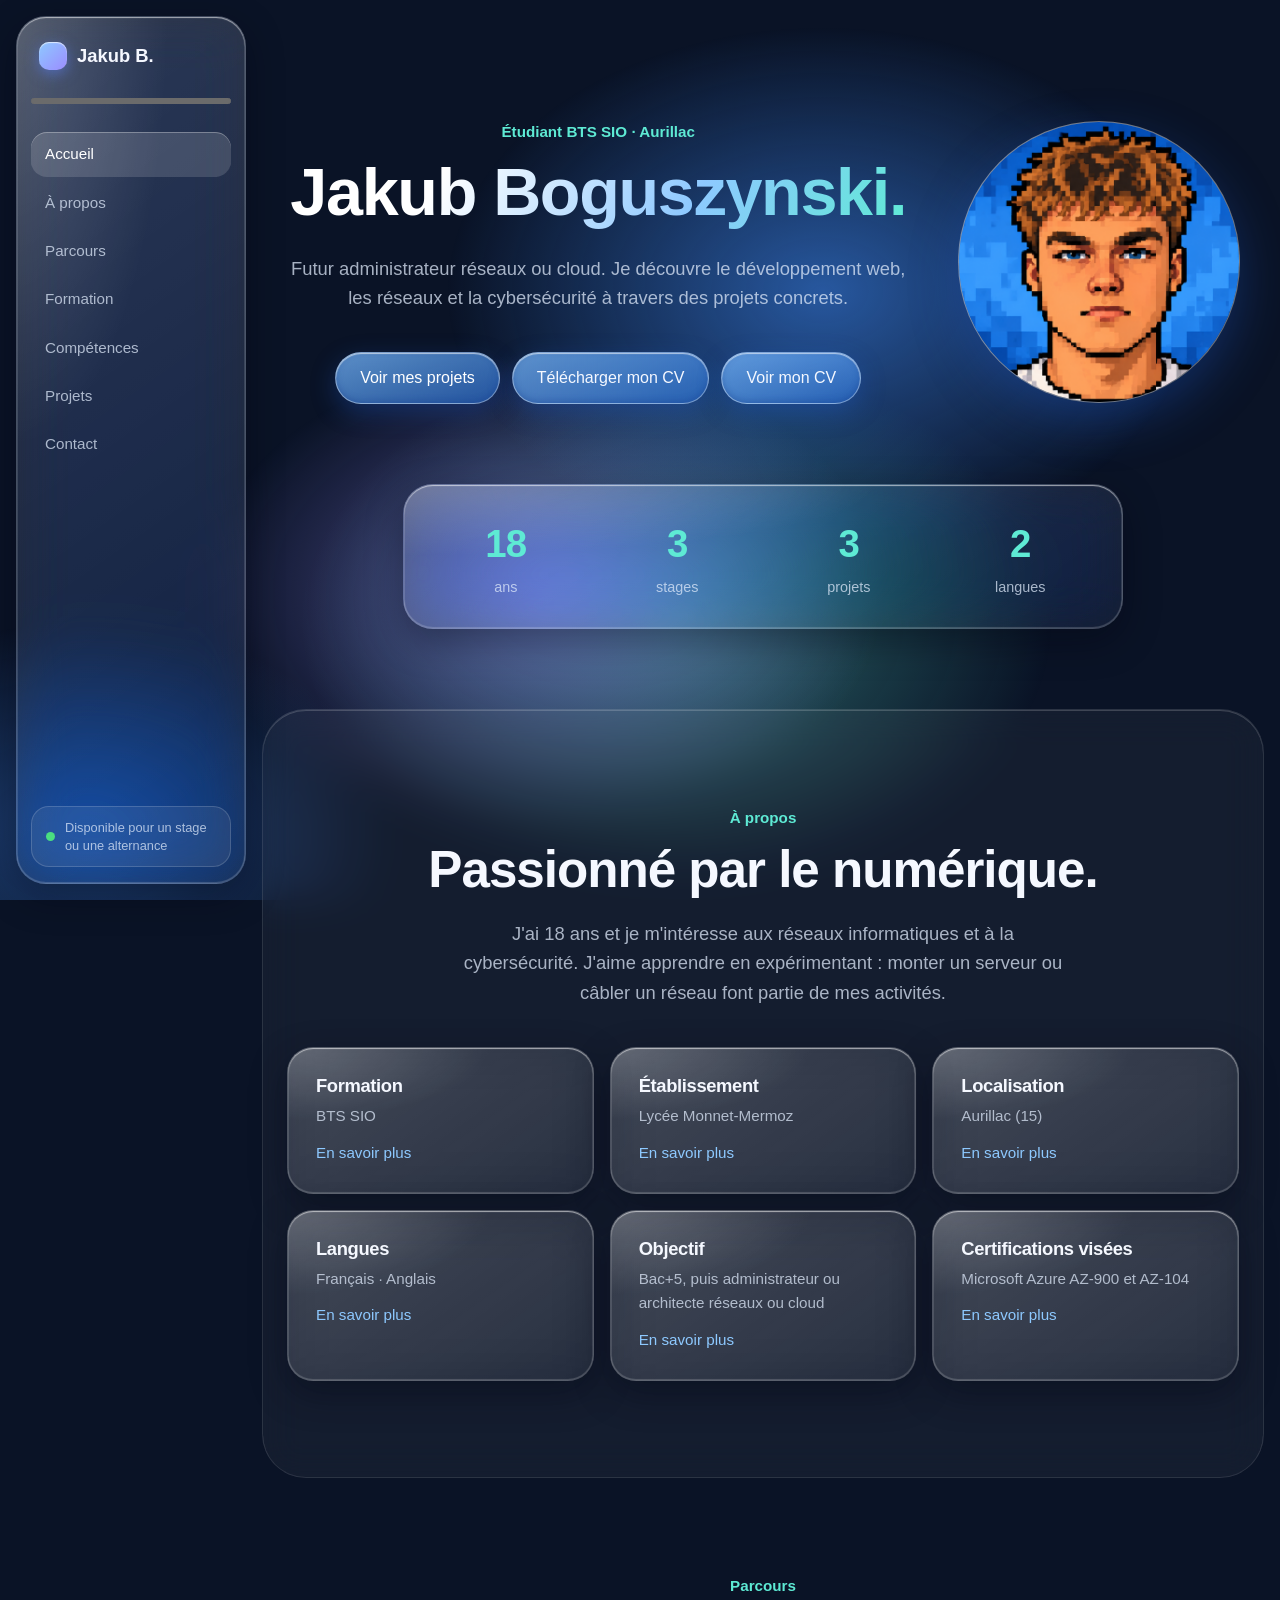
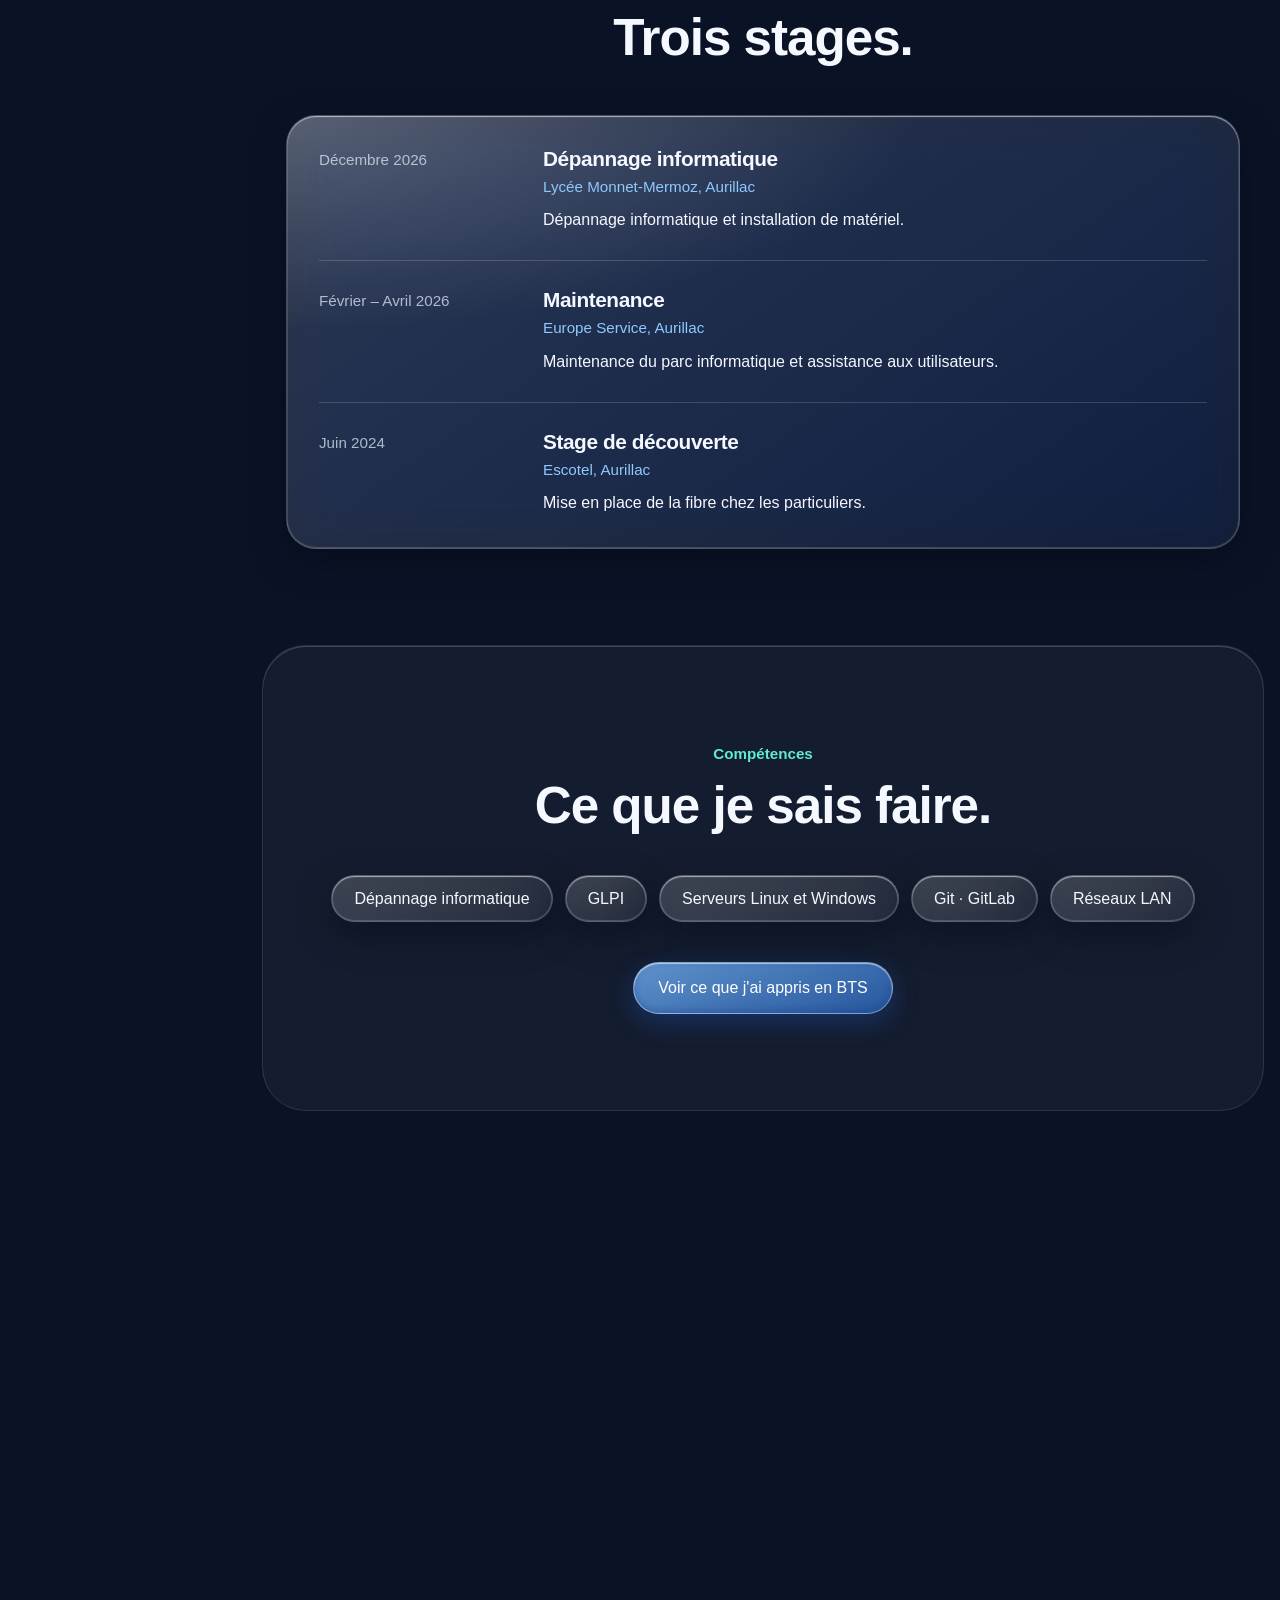
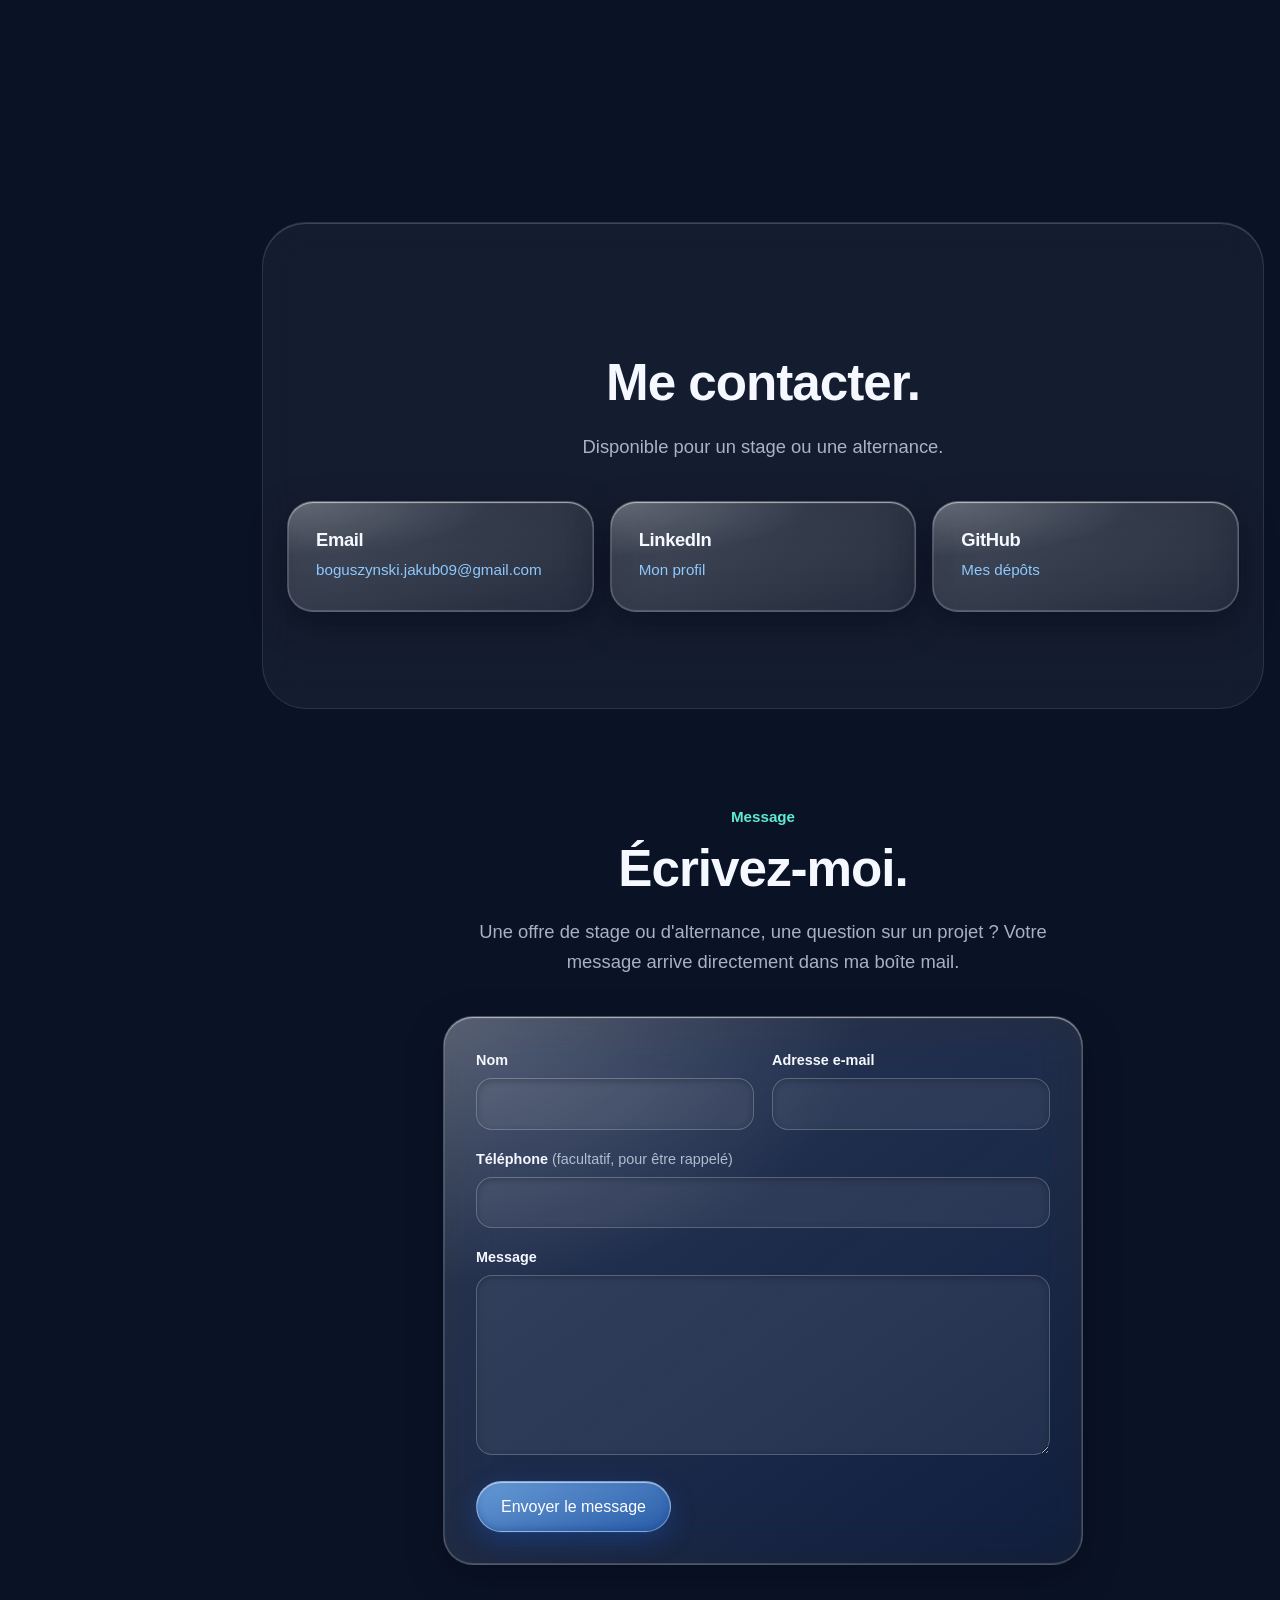
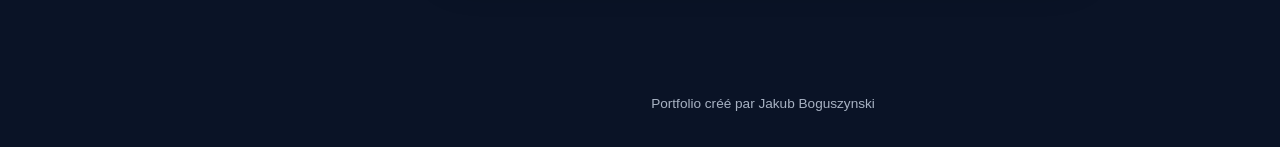
==== commit a76532ce: "Add files via upload" ====
--- a/index.html
+++ b/index.html
@@ -47,16 +47,25 @@
 
         <!-- ===== ACCUEIL ===== -->
         <section id="accueil" class="hero">
-            <p class="etiquette">Étudiant BTS SIO · Aurillac</p>
-            <h1>Jakub Boguszynski.</h1>
-            <p class="intro">
-                Futur administrateur réseaux ou cloud. Je découvre le développement web, les réseaux
-                et la cybersécurité à travers des projets concrets.
-            </p>
-            <div class="boutons">
-                <a href="#projets" class="bouton">Voir mes projets</a>
-                <a href="cv/CV_Boguszynski_Jakub.pdf" download class="bouton bouton-clair">Télécharger mon CV</a>
-                <a href="#m-cv" class="bouton bouton-clair">Voir mon CV</a>
+            <div class="hero-haut">
+                <div class="hero-texte">
+                    <p class="etiquette">Étudiant BTS SIO · Aurillac</p>
+                    <h1>Jakub Boguszynski.</h1>
+                    <p class="intro">
+                        Futur administrateur réseaux ou cloud. Je découvre le développement web, les réseaux
+                        et la cybersécurité à travers des projets concrets.
+                    </p>
+                    <div class="boutons">
+                        <a href="#projets" class="bouton">Voir mes projets</a>
+                        <a href="cv/CV_Boguszynski_Jakub.pdf" download class="bouton bouton-clair">Télécharger mon CV</a>
+                        <a href="#m-cv" class="bouton bouton-clair">Voir mon CV</a>
+                    </div>
+                </div>
+
+                <!-- Avatar : place ton image dans le dossier images/ (avatar.png) -->
+                <figure class="hero-avatar">
+                    <img src="images/avatar.png" alt="Avatar de Jakub Boguszynski" width="280" height="280">
+                </figure>
             </div>
 
             <div class="chiffres">
--- a/style.css
+++ b/style.css
@@ -49,24 +49,25 @@
     line-height: 1.6;
 }
 
-/* Fond coloré qui dérive lentement : c'est lui que le verre vient flouter */
-body::before {
+/* Fond coloré : quatre lumières que animations.js déplace vers des endroits
+   au hasard (variables --x1, --y1…). Sans JavaScript, elles restent à leur place de départ. */
+body::before,
+.fond-lumieres {
     content: "";
     position: fixed;
-    inset: -25%;
+    inset: 0;
     z-index: -1;
+    pointer-events: none;
     background:
-        radial-gradient(40% 40% at 20% 25%, rgba(59, 134, 240, 0.55), transparent 70%),
-        radial-gradient(35% 35% at 80% 20%, rgba(155, 140, 255, 0.45), transparent 70%),
-        radial-gradient(40% 40% at 70% 80%, rgba(94, 234, 212, 0.35), transparent 70%),
-        radial-gradient(30% 30% at 15% 85%, rgba(59, 134, 240, 0.35), transparent 70%);
-    animation: derive 28s ease-in-out infinite alternate;
-    will-change: transform;
-}
-
-@keyframes derive {
-    from { transform: translate(0, 0) rotate(0deg) scale(1); }
-    to   { transform: translate(4%, -3%) rotate(8deg) scale(1.1); }
+        radial-gradient(42% 42% at var(--x1, 20%) var(--y1, 25%), rgba(59, 134, 240, 0.6), transparent 70%),
+        radial-gradient(38% 38% at var(--x2, 80%) var(--y2, 20%), rgba(155, 140, 255, 0.5), transparent 70%),
+        radial-gradient(42% 42% at var(--x3, 70%) var(--y3, 80%), rgba(94, 234, 212, 0.4), transparent 70%),
+        radial-gradient(34% 34% at var(--x4, 15%) var(--y4, 85%), rgba(59, 134, 240, 0.4), transparent 70%);
+}
+
+/* Quand le script prend le relais, le fond fixe de secours disparaît */
+.lumieres-js body::before {
+    display: none;
 }
 
 img {
@@ -283,9 +284,37 @@
     text-align: center;
 }
 
+/* Texte à gauche, avatar à droite */
+.hero-haut {
+    display: grid;
+    grid-template-columns: minmax(0, 1fr) auto;
+    align-items: center;
+    gap: 48px;
+    max-width: 1100px;
+    margin: 0 auto;
+}
+
+.hero-avatar {
+    margin: 0;
+    width: clamp(200px, 22vw, 300px);
+    aspect-ratio: 1;
+    border: 1px solid rgba(255, 255, 255, 0.35);
+    border-radius: 50%;
+    overflow: hidden;
+    background: var(--verre);
+    box-shadow: var(--reflet), 0 18px 48px rgba(30, 90, 200, 0.35);
+}
+
+.hero-avatar img {
+    display: block;
+    width: 100%;
+    height: 100%;
+    object-fit: cover;
+}
+
 .hero h1 {
     margin-bottom: 24px;
-    font-size: clamp(2.6rem, 8vw, 5.5rem);
+    font-size: clamp(2.4rem, 5.2vw, 4.6rem);
     font-weight: 700;
     background: linear-gradient(120deg, #fff 25%, var(--bleu) 65%, var(--turquoise));
     -webkit-background-clip: text;
@@ -770,6 +799,18 @@
         padding: 56px 20px 48px;
     }
 
+    /* Petit écran : l'avatar passe au-dessus du texte */
+    .hero-haut {
+        grid-template-columns: 1fr;
+        gap: 28px;
+        justify-items: center;
+    }
+
+    .hero-avatar {
+        order: -1;
+        width: 170px;
+    }
+
     .grille {
         grid-template-columns: 1fr;
     }
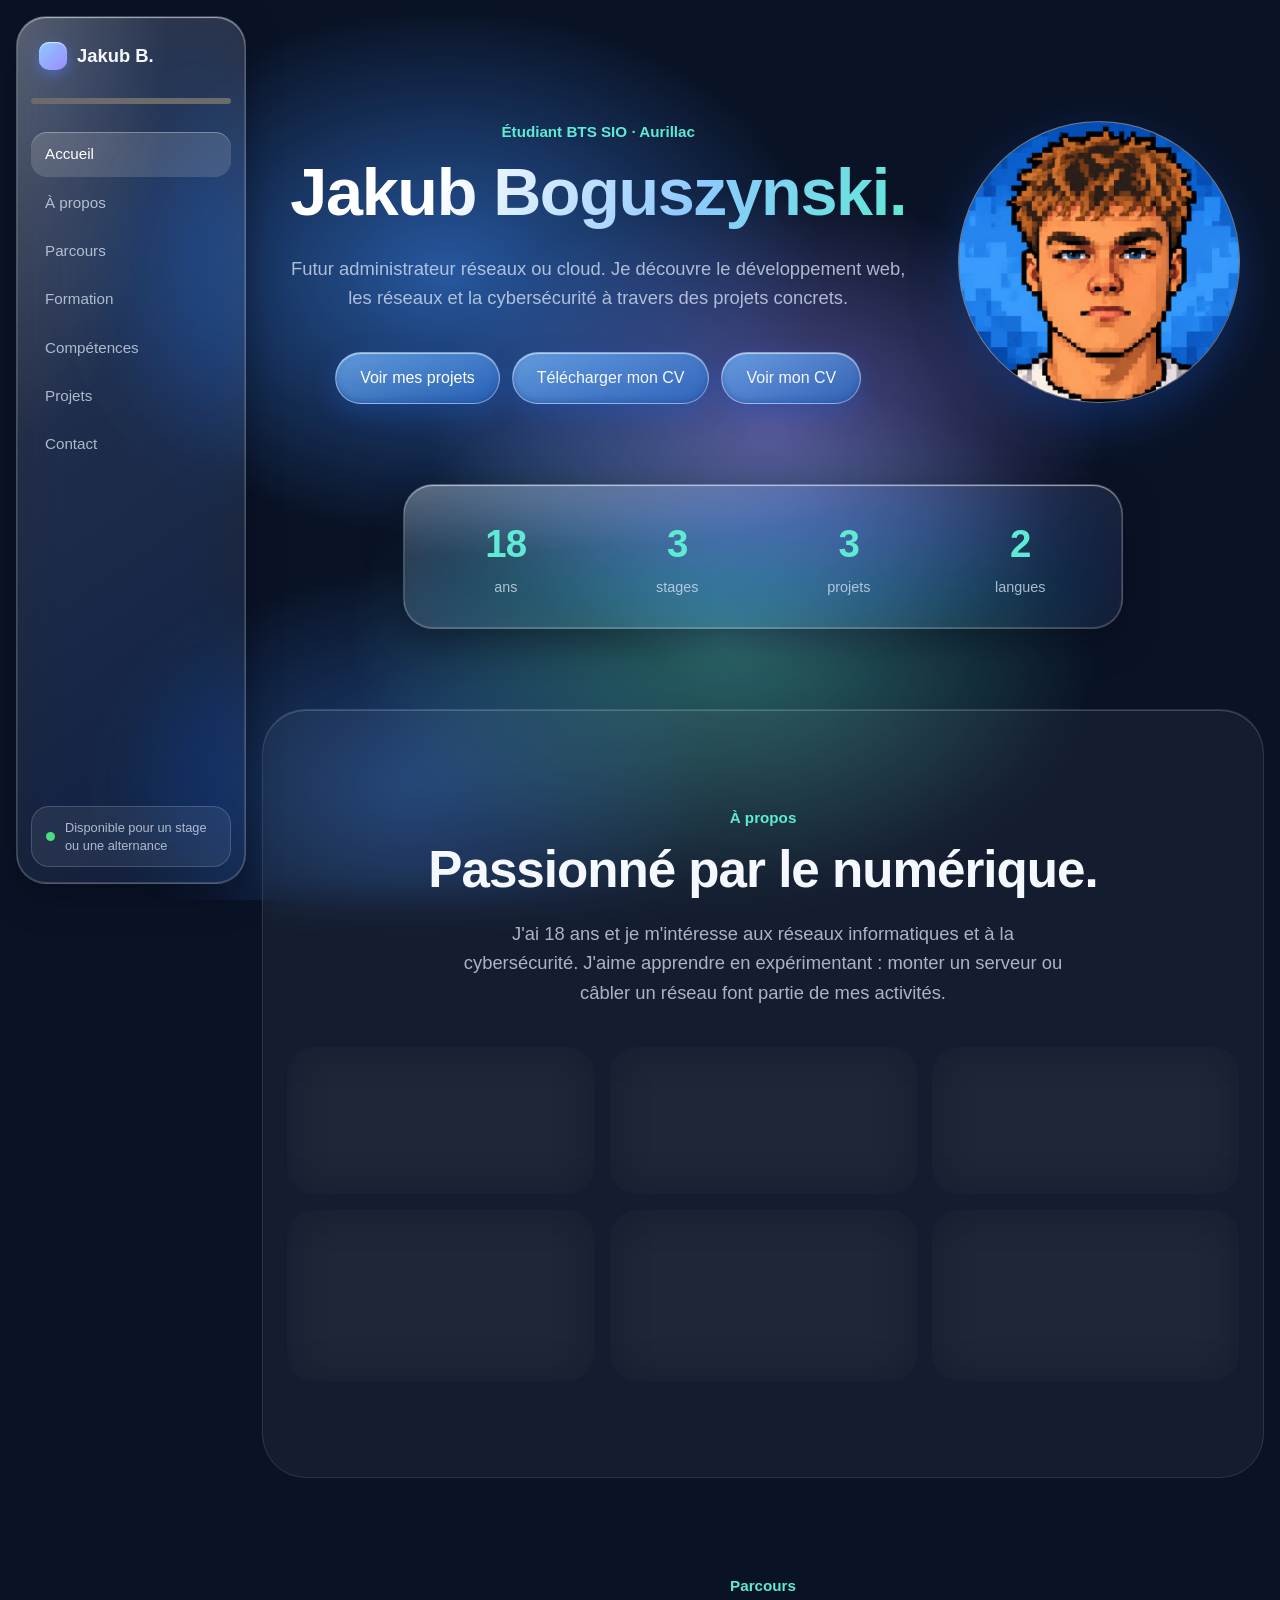
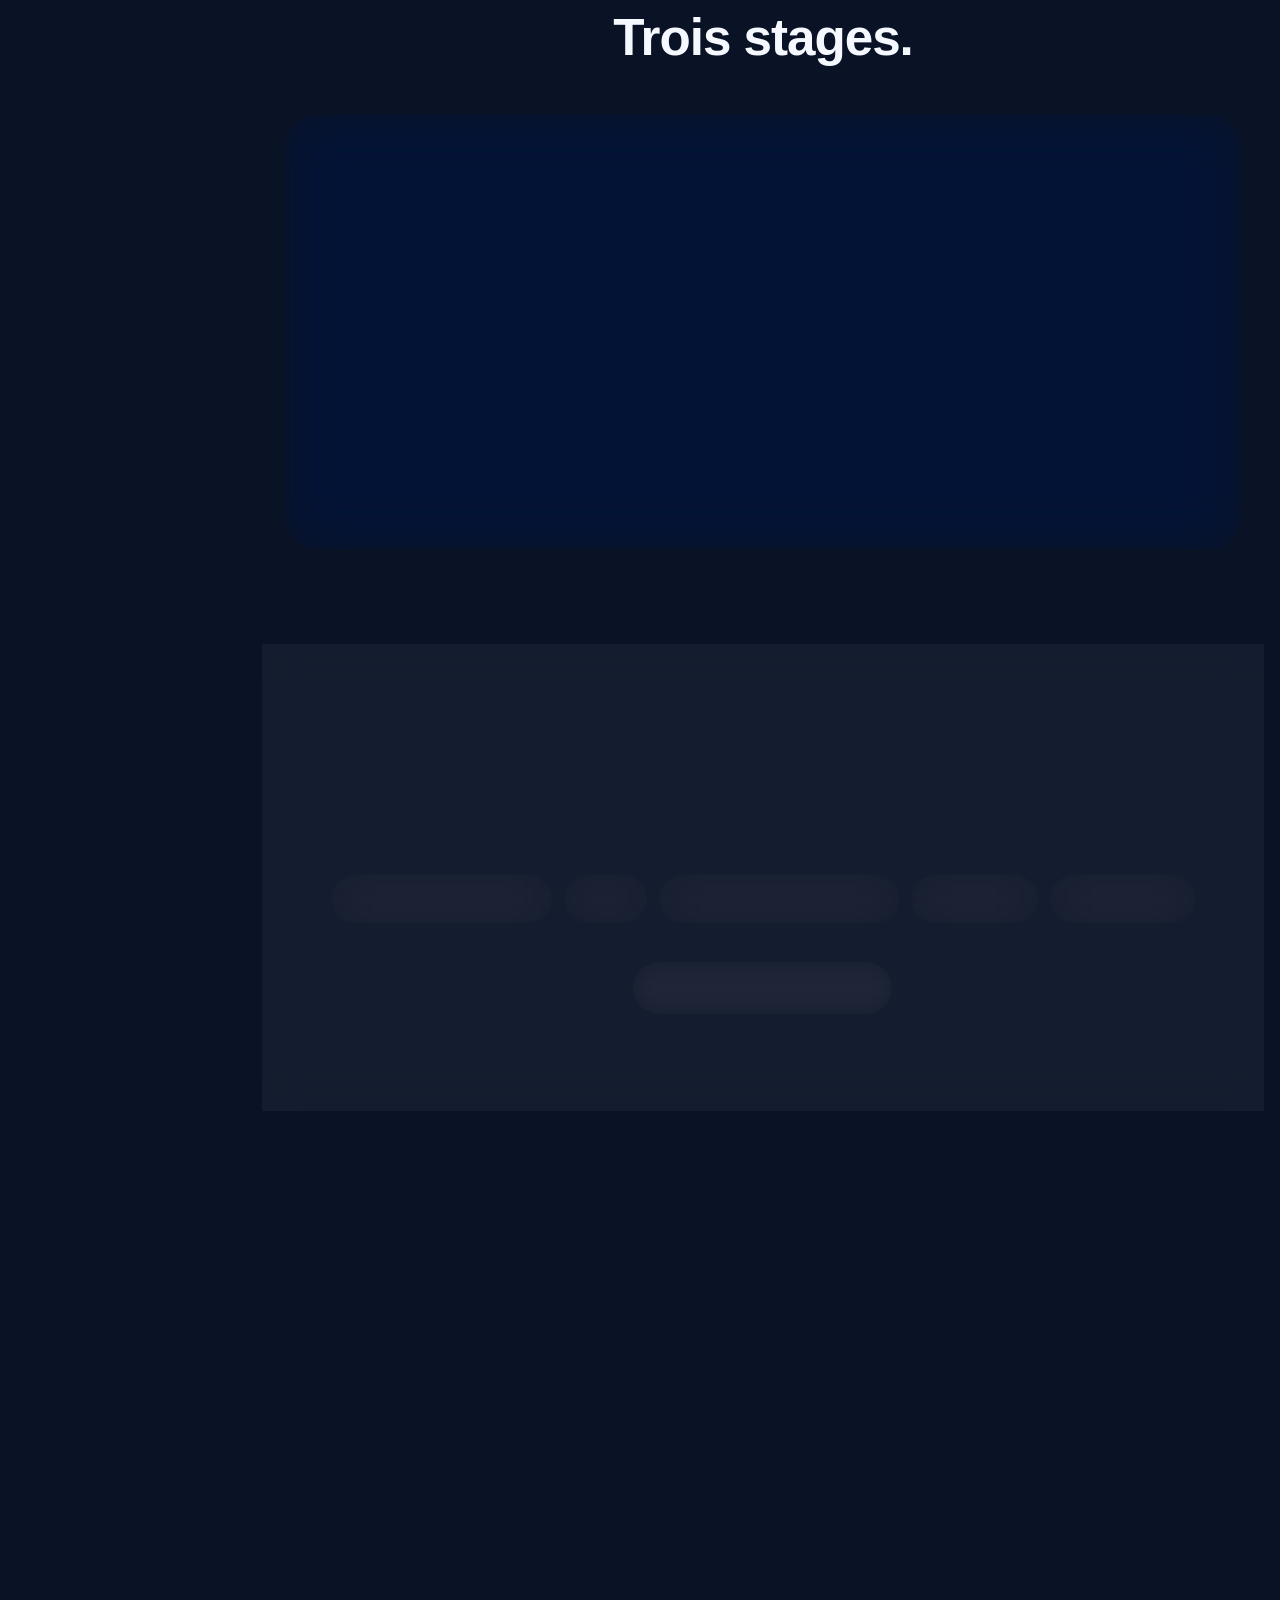
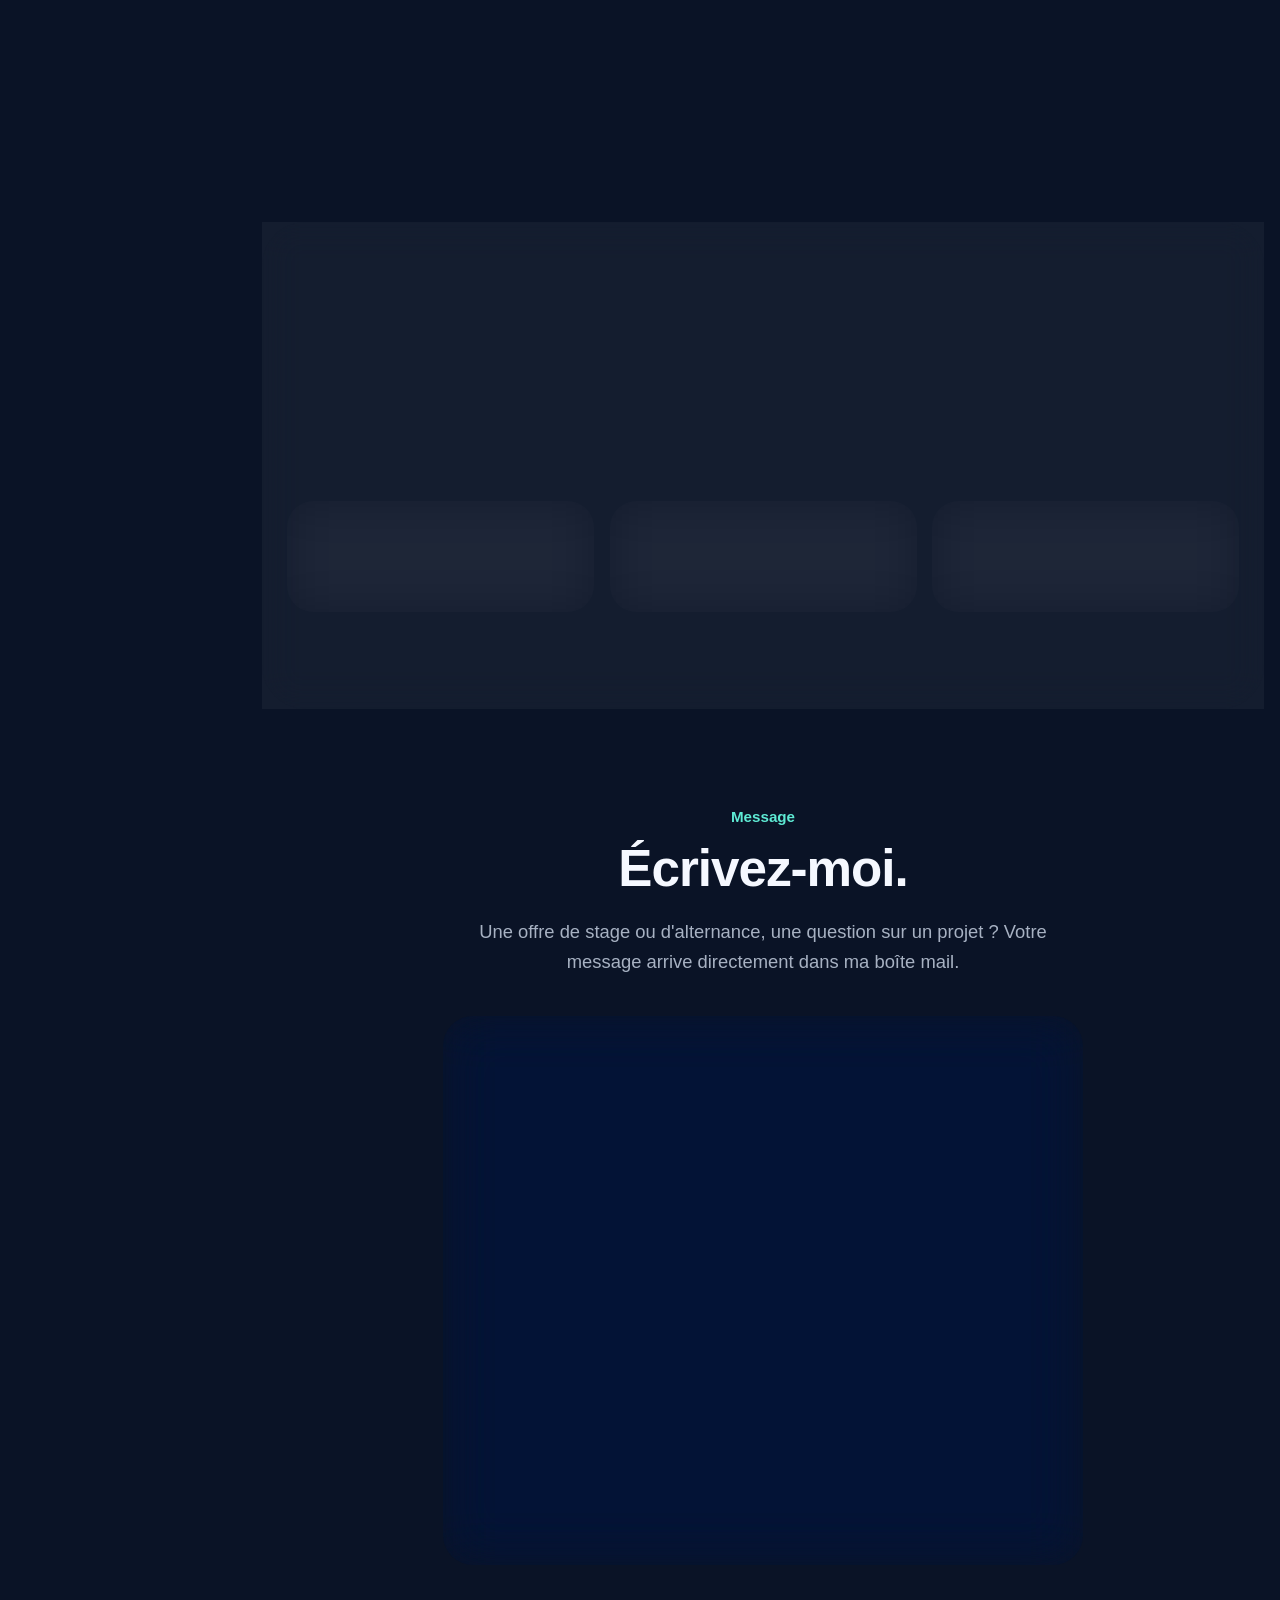
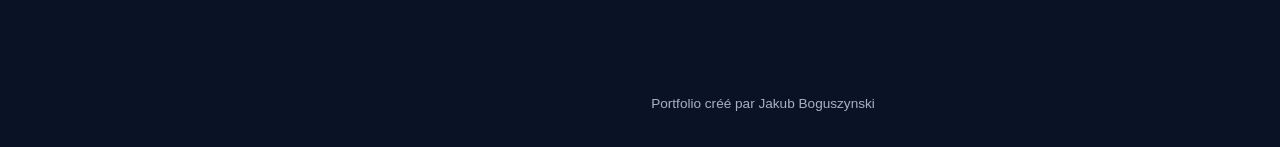
==== commit af3de9ae: "Add files via upload" ====
--- a/index.html
+++ b/index.html
@@ -258,6 +258,7 @@
                 </div>
 
                 <button type="submit" class="bouton">Envoyer le message</button>
+                <p class="formulaire-statut" role="status" aria-live="polite" hidden></p>
             </form>
         </section>
 
--- a/style.css
+++ b/style.css
@@ -1051,3 +1051,25 @@
     color: var(--texte);
     font-weight: 600;
 }
+
+
+/* ---------- Formulaire : message d'état après l'envoi ---------- */
+
+.formulaire-statut {
+    margin-top: 16px;
+    font-size: 0.95rem;
+    color: var(--texte-doux);
+}
+
+.formulaire-statut.erreur {
+    color: #ffb4b4;
+}
+
+.formulaire-statut a {
+    color: var(--bleu);
+}
+
+.formulaire .bouton[disabled] {
+    opacity: 0.6;
+    cursor: progress;
+}
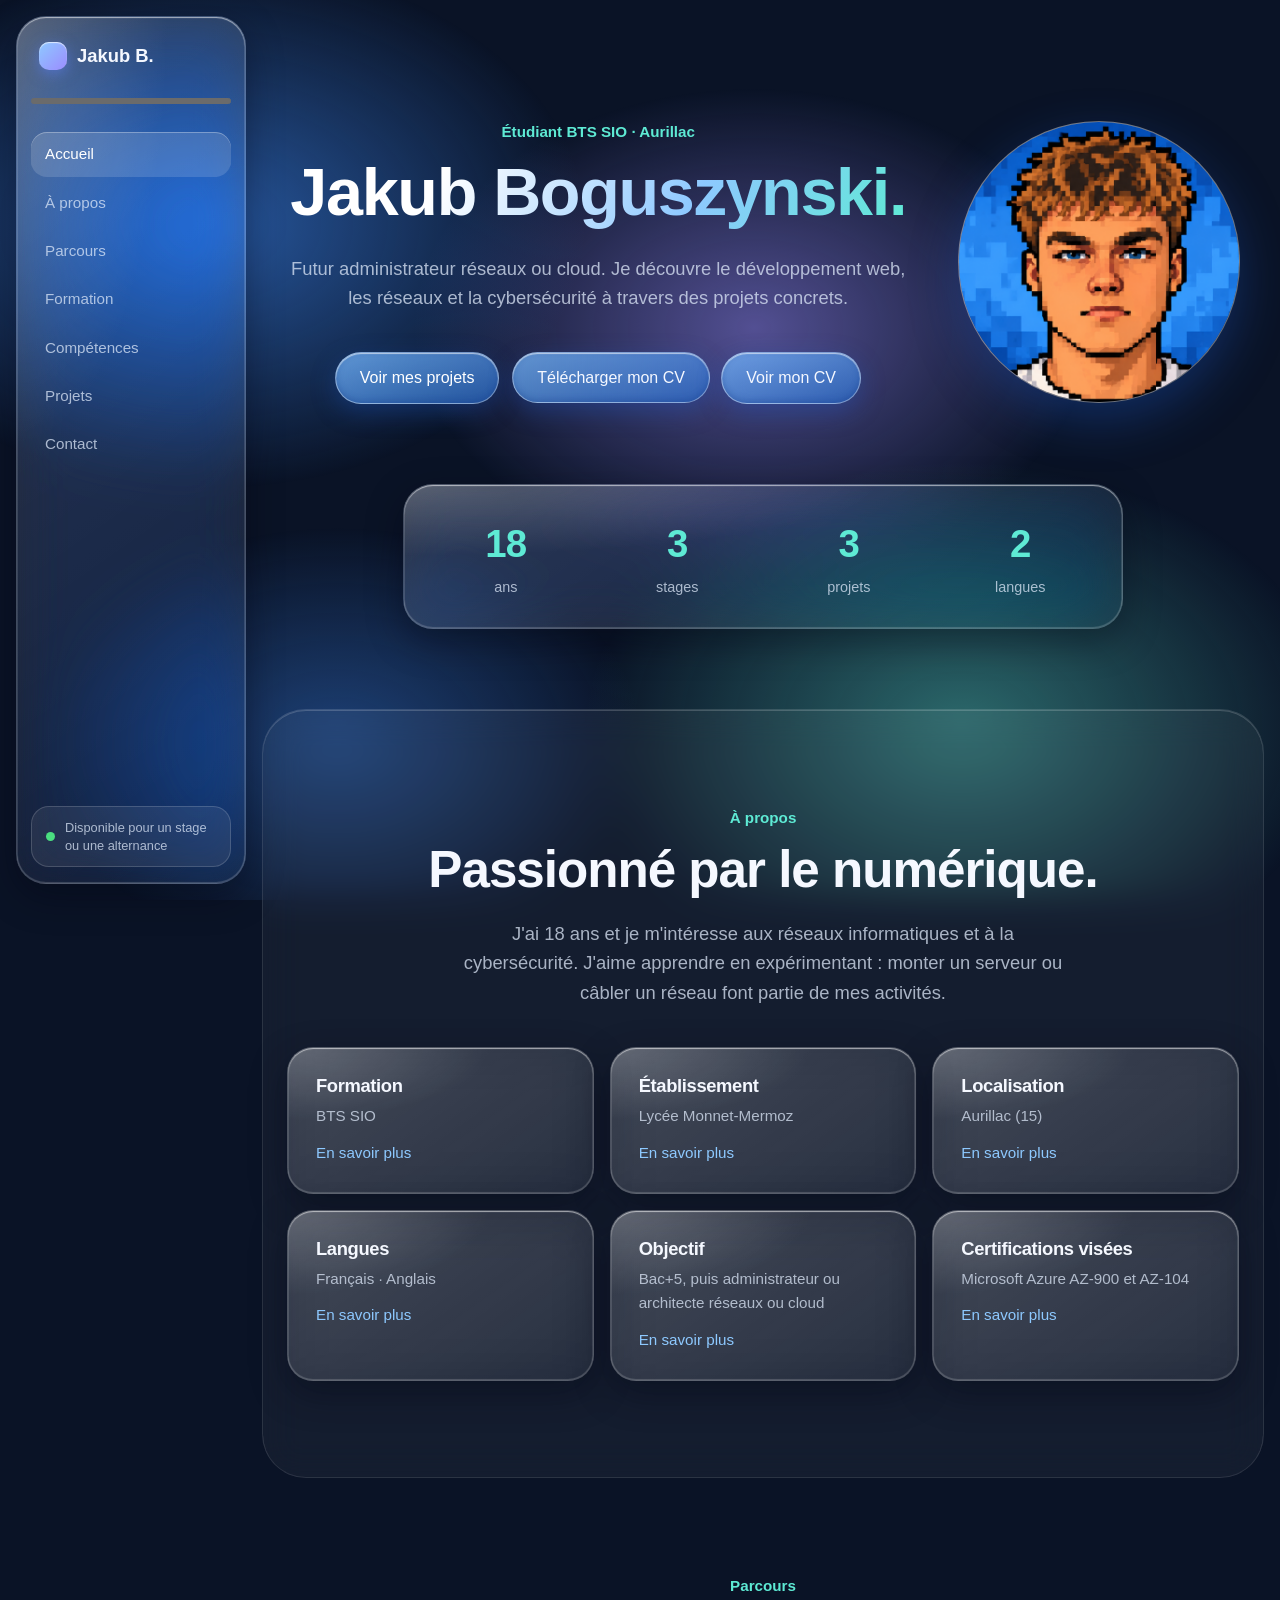
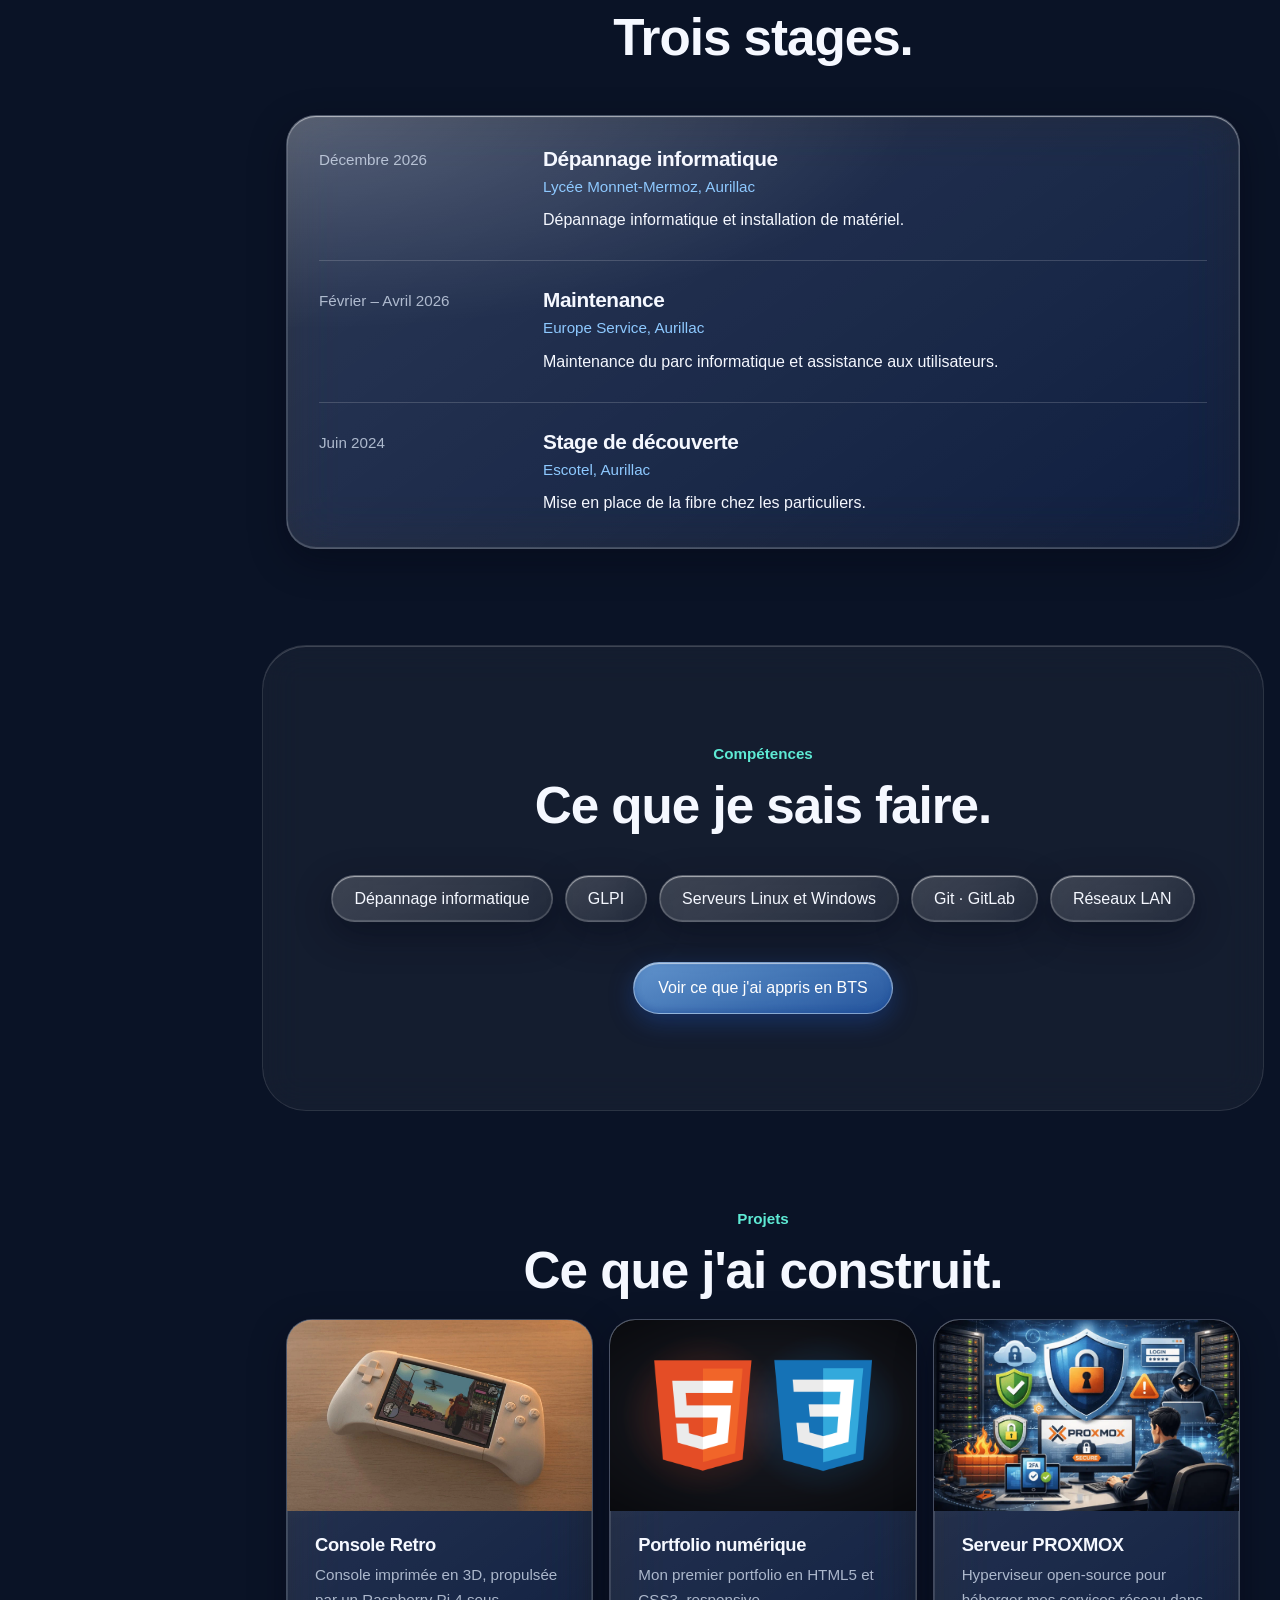
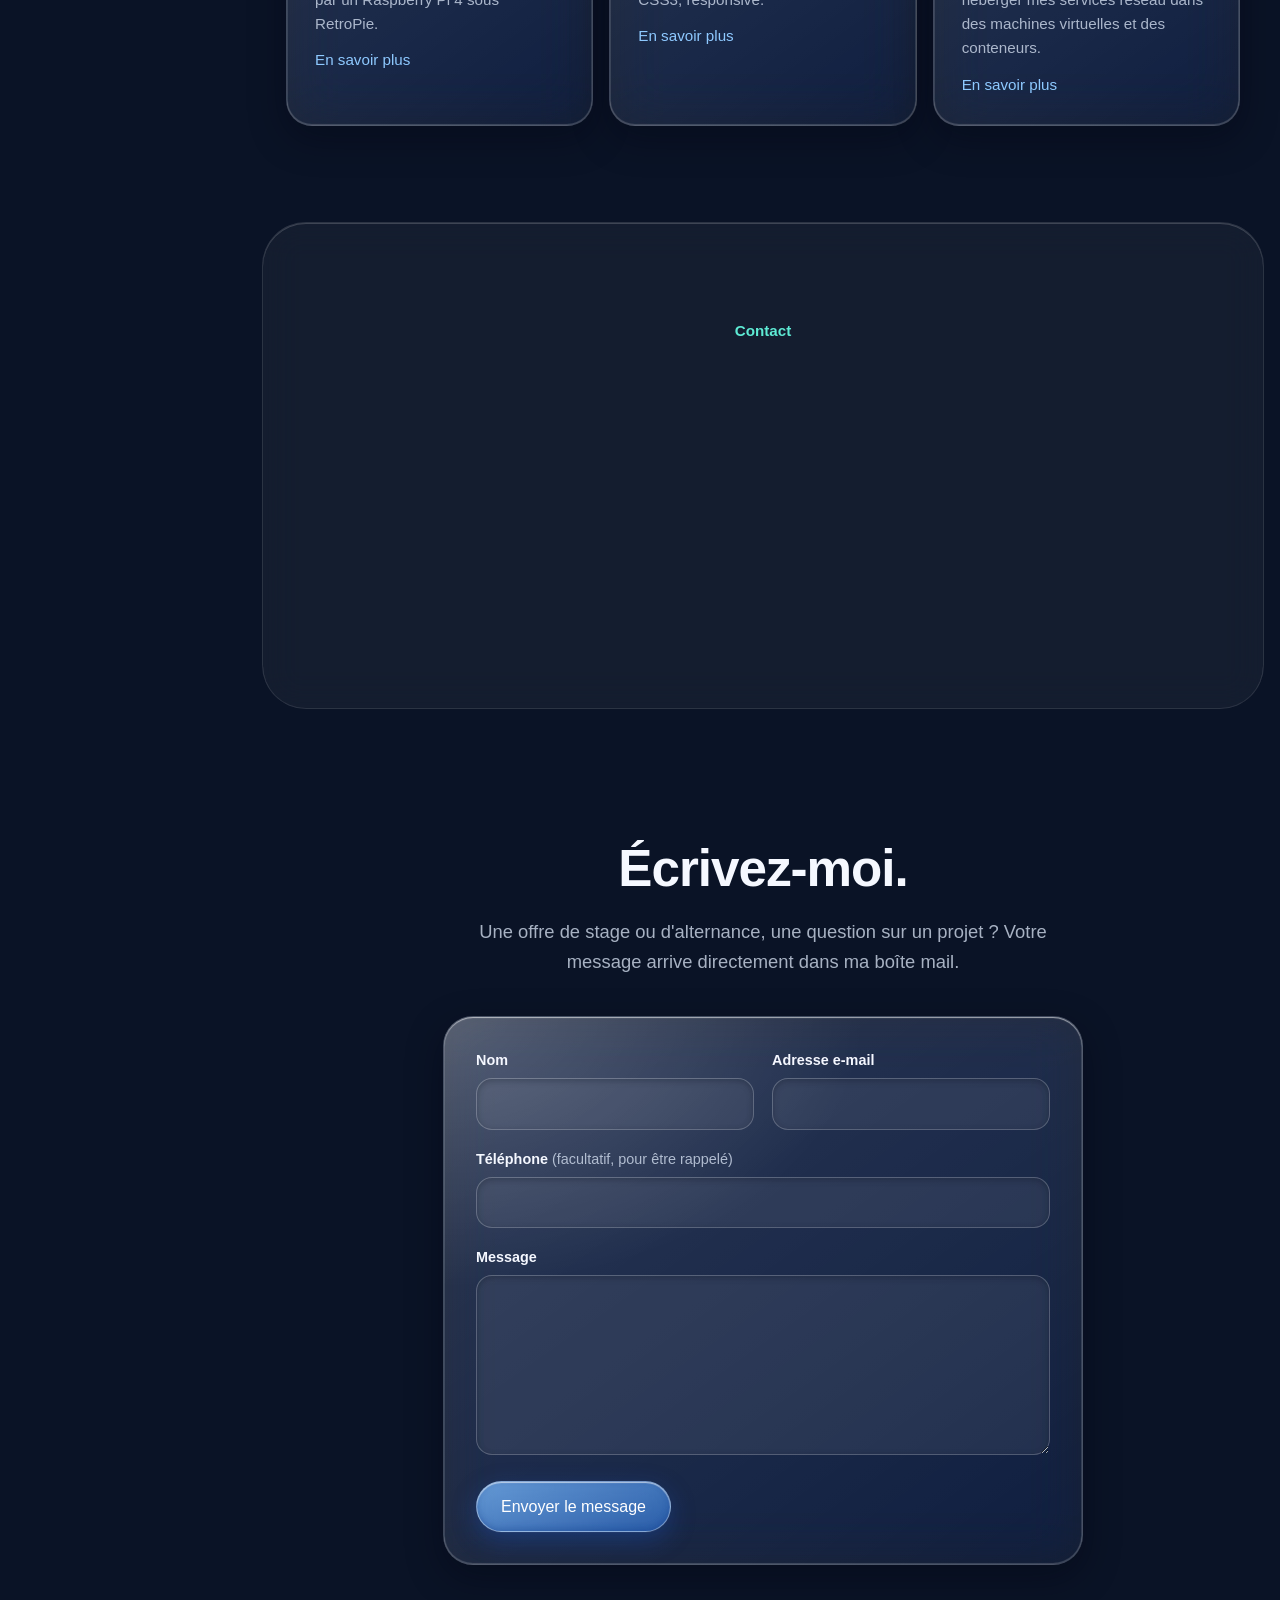
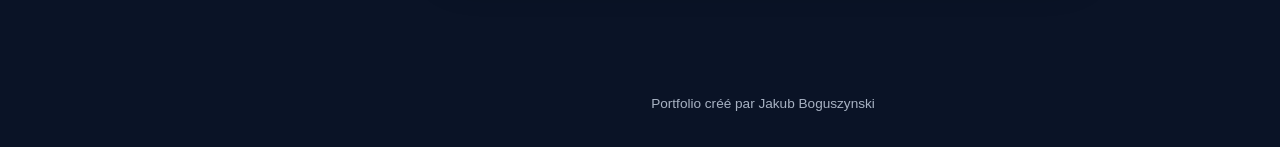
==== commit 34bbc104: "Add files via upload" ====
--- a/index.html
+++ b/index.html
@@ -228,13 +228,14 @@
             <h2>Écrivez-moi.</h2>
             <p class="intro">Une offre de stage ou d'alternance, une question sur un projet ? Votre message arrive directement dans ma boîte mail.</p>
 
-            <form class="formulaire" action="https://formsubmit.co/boguszynski.jakub09@gmail.com" method="POST">
-                <input type="hidden" name="_subject" value="Nouveau message depuis mon portfolio">
-                <input type="hidden" name="_template" value="table">
-                <input type="hidden" name="_captcha" value="false">
-                <input type="hidden" name="_next" value="https://sleazyrl.github.io/portfolio/#merci">
-                <!-- Piège anti-spam : les robots remplissent ce champ caché, pas les humains -->
-                <input type="text" name="_honey" class="honeypot" tabindex="-1" autocomplete="off" aria-hidden="true">
+            <form class="formulaire" action="https://api.web3forms.com/submit" method="POST">
+                <!-- Clé gratuite reçue par mail sur web3forms.com : remplace VOTRE_CLE_WEB3FORMS par elle -->
+                <input type="hidden" name="access_key" value="79e47db1-b01d-42eb-b781-7e931363b0bb">
+                <input type="hidden" name="subject" value="Nouveau message depuis mon portfolio">
+                <input type="hidden" name="from_name" value="Portfolio de Jakub">
+                <input type="hidden" name="redirect" value="https://sleazyrl.github.io/portfolio/#merci">
+                <!-- Piège anti-spam : les robots cochent cette case cachée, pas les humains -->
+                <input type="checkbox" name="botcheck" class="honeypot" tabindex="-1" autocomplete="off" aria-hidden="true">
 
                 <div class="champs-duo">
                     <div class="champ">
